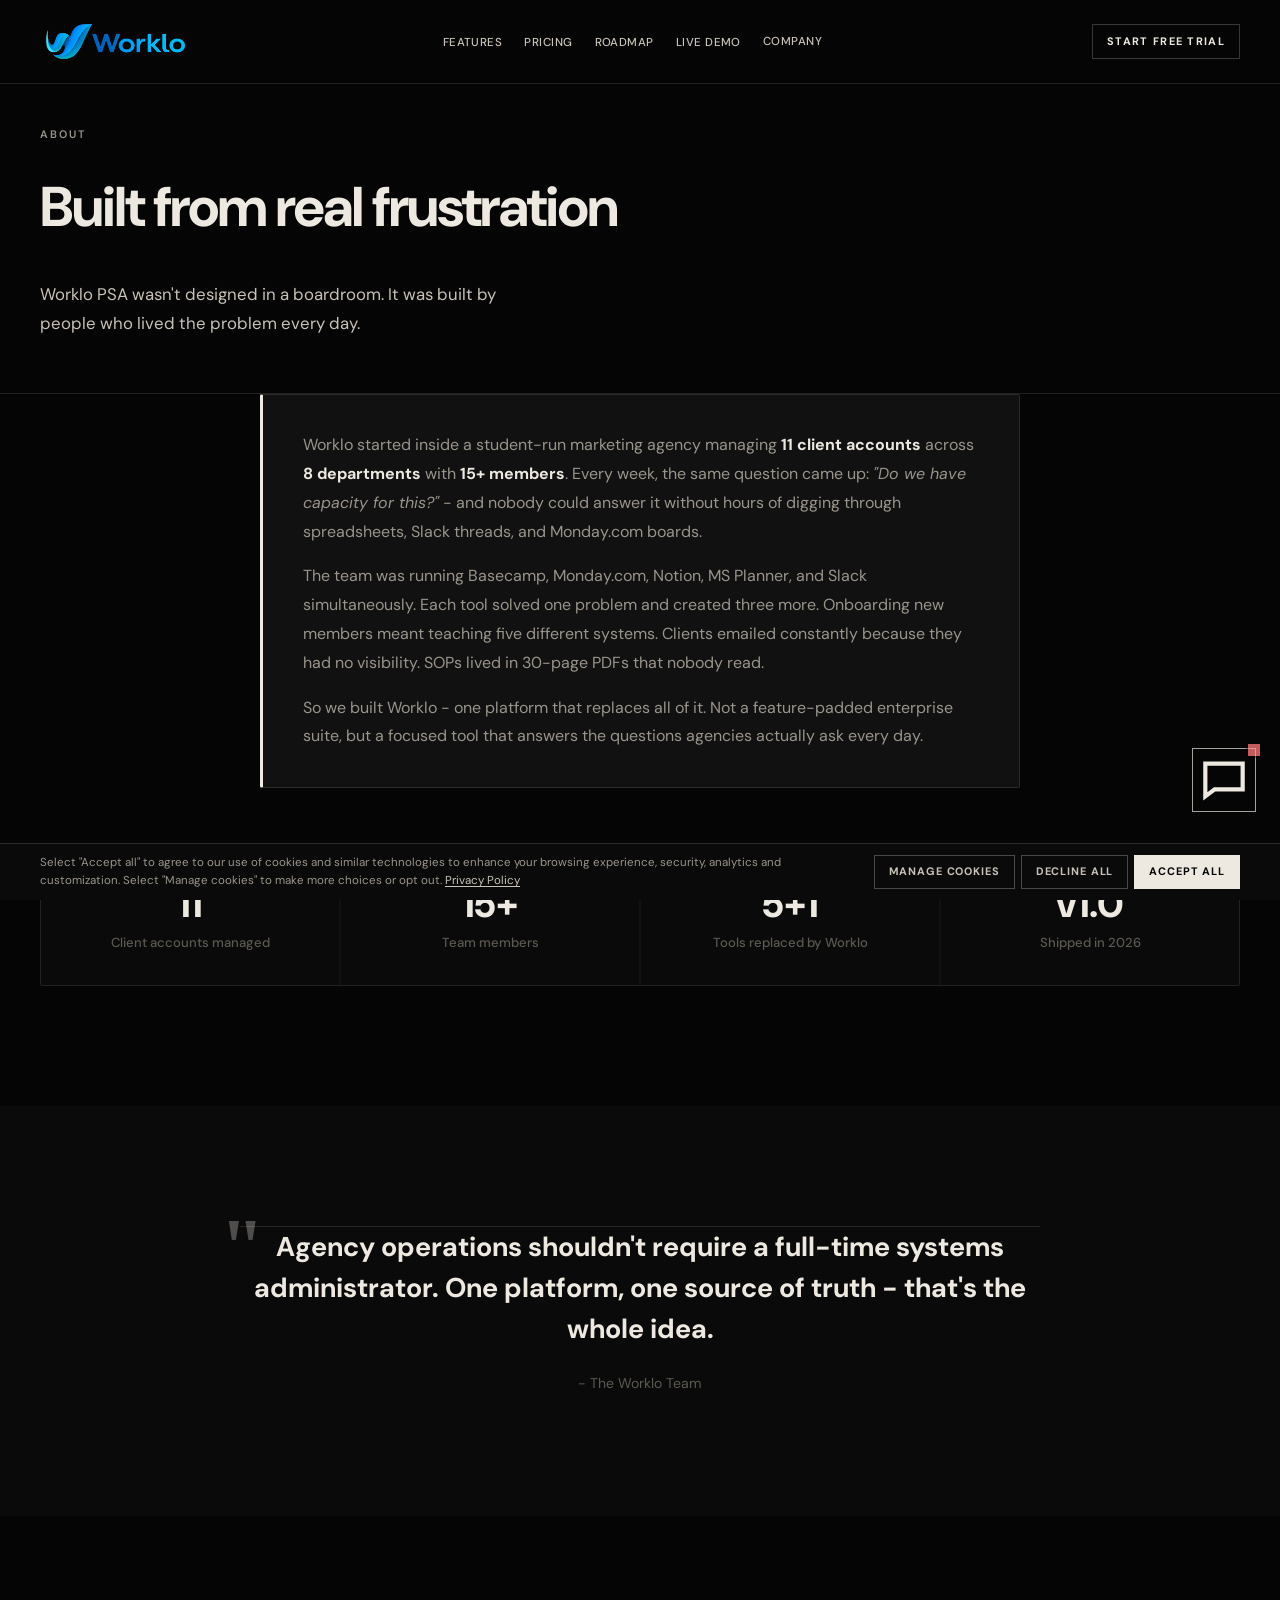
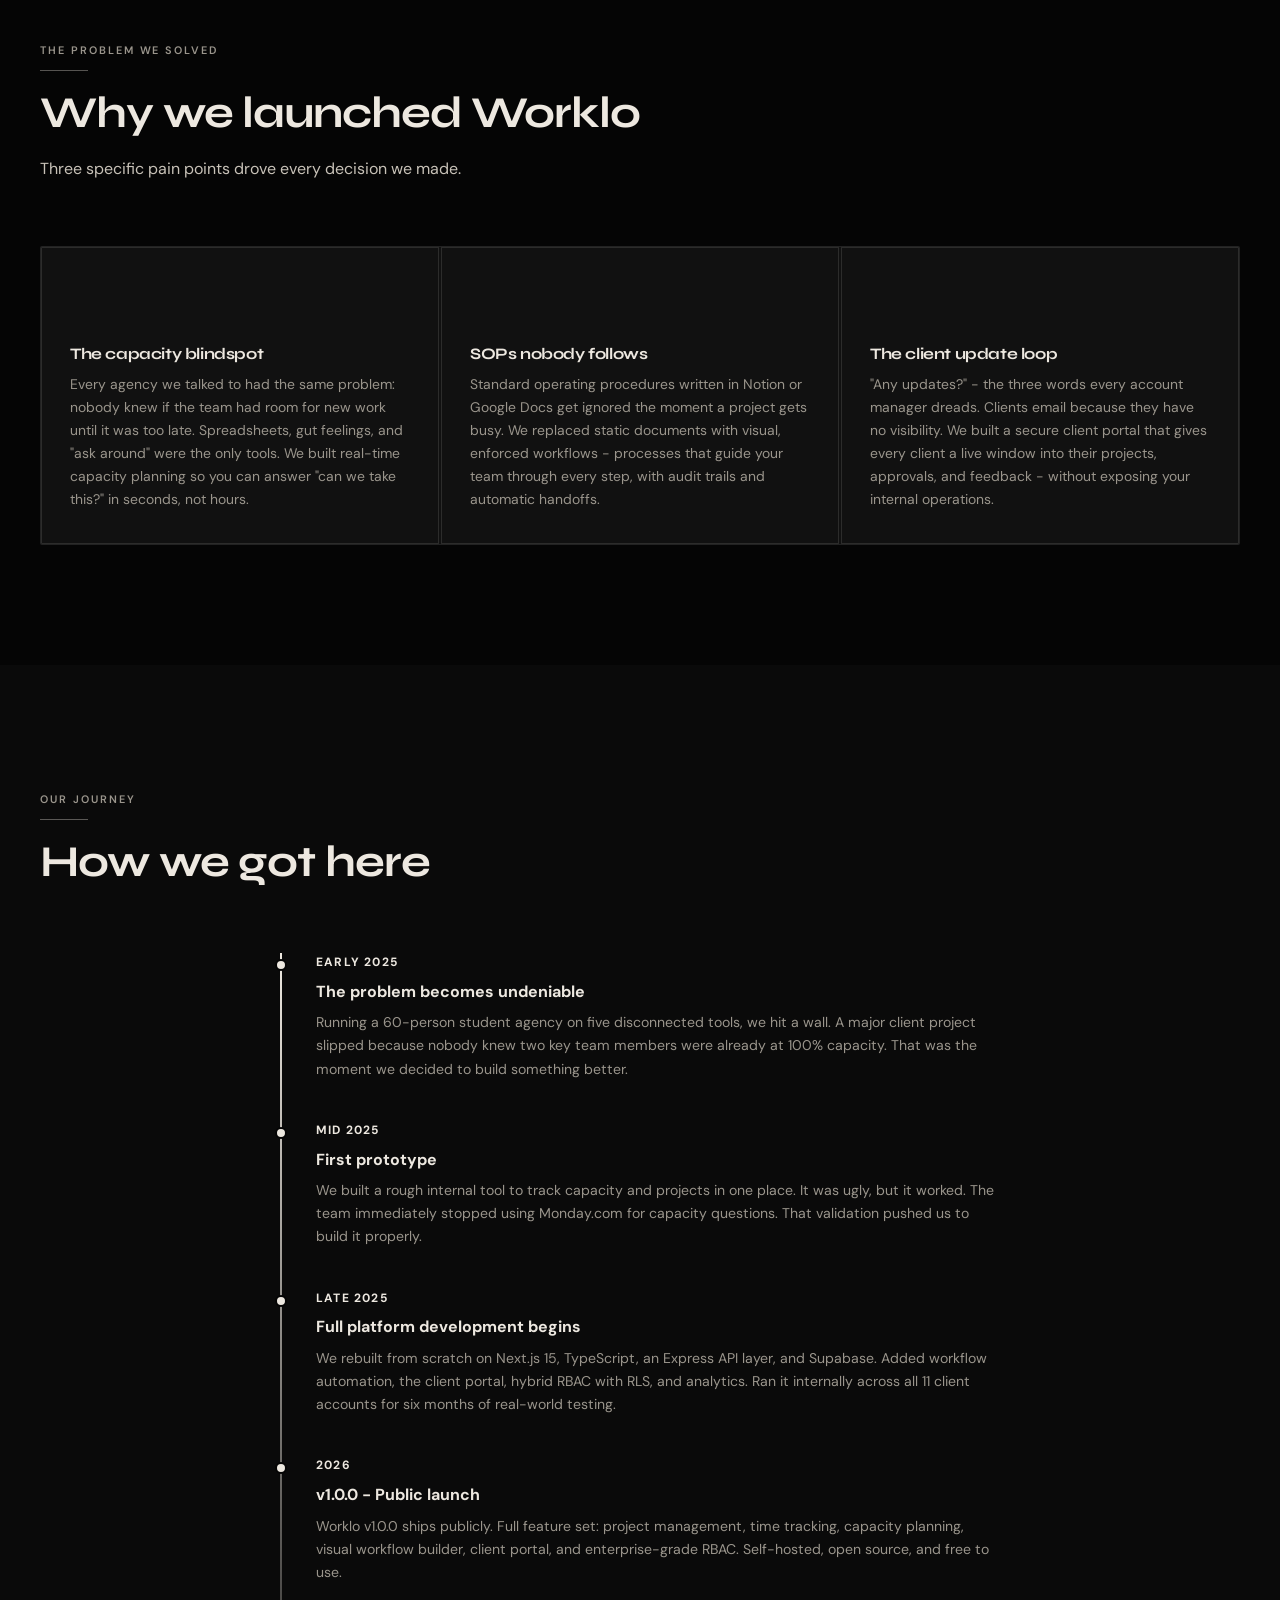
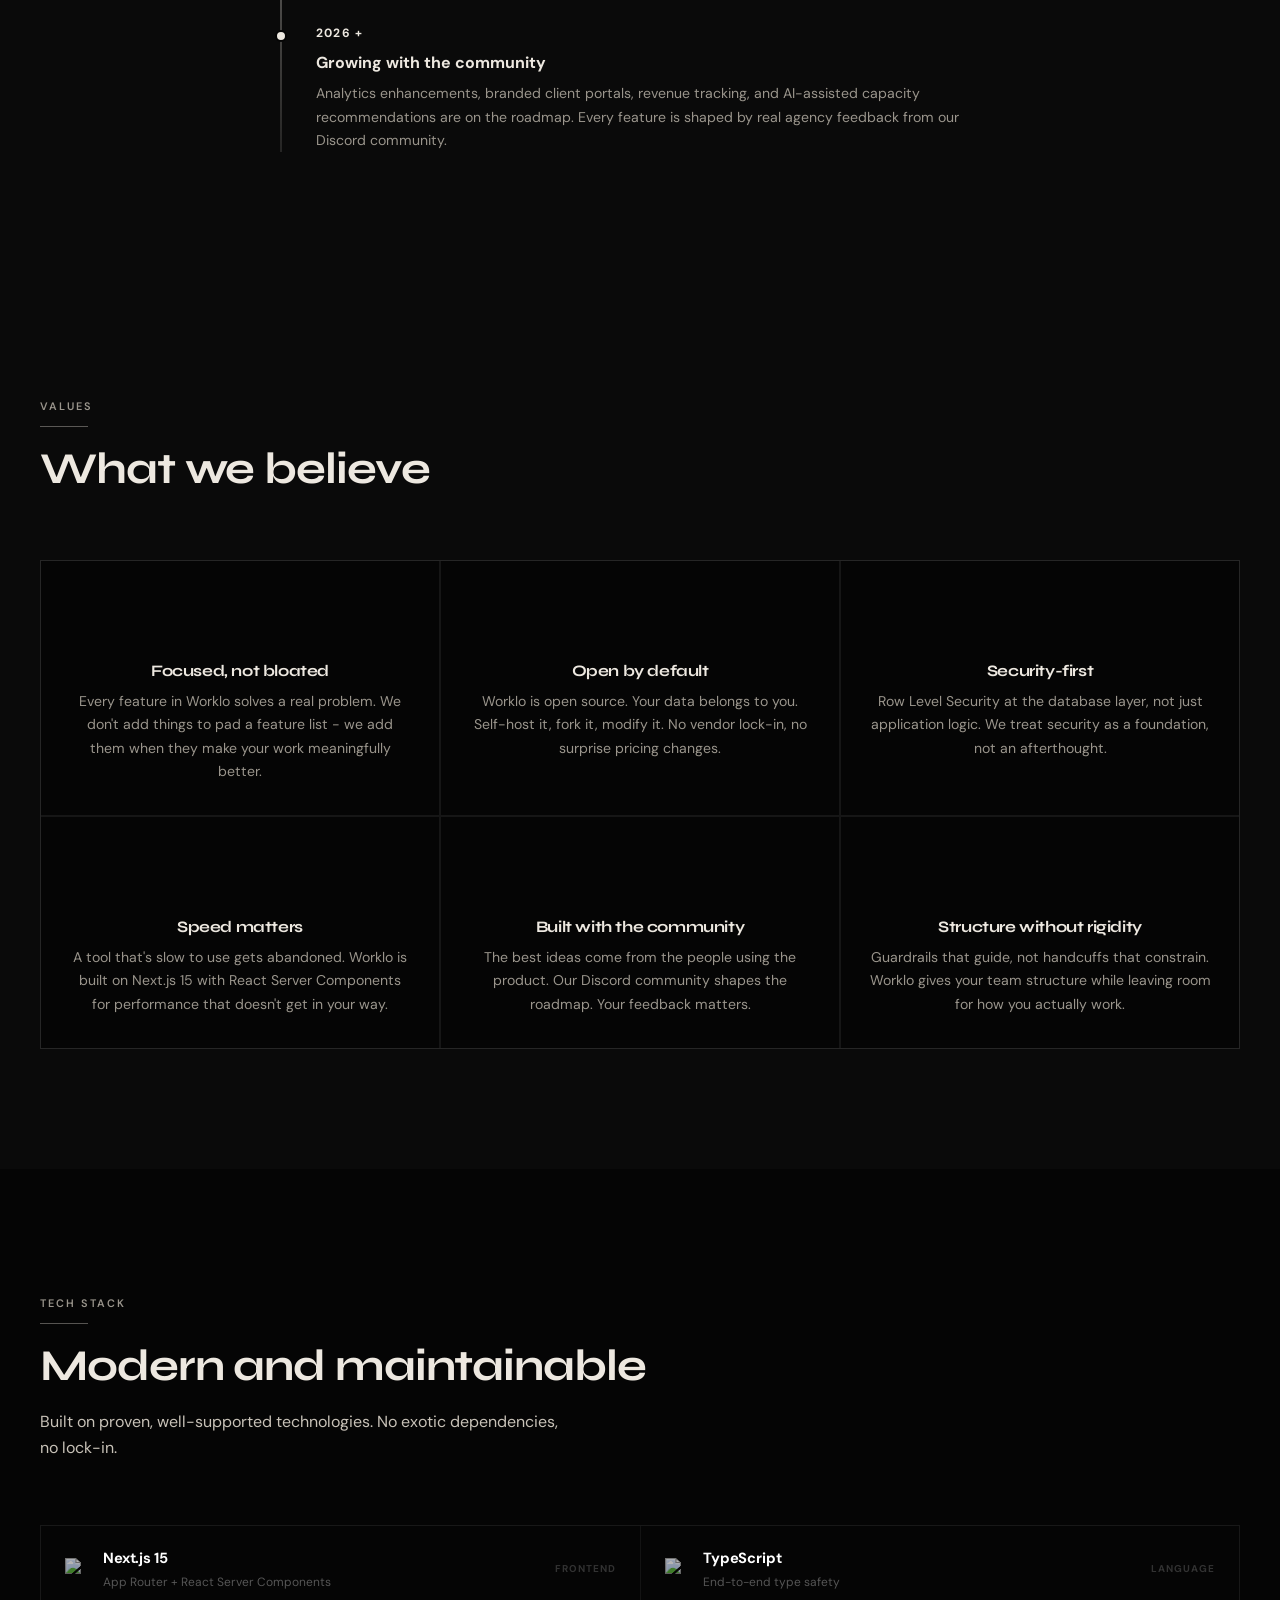
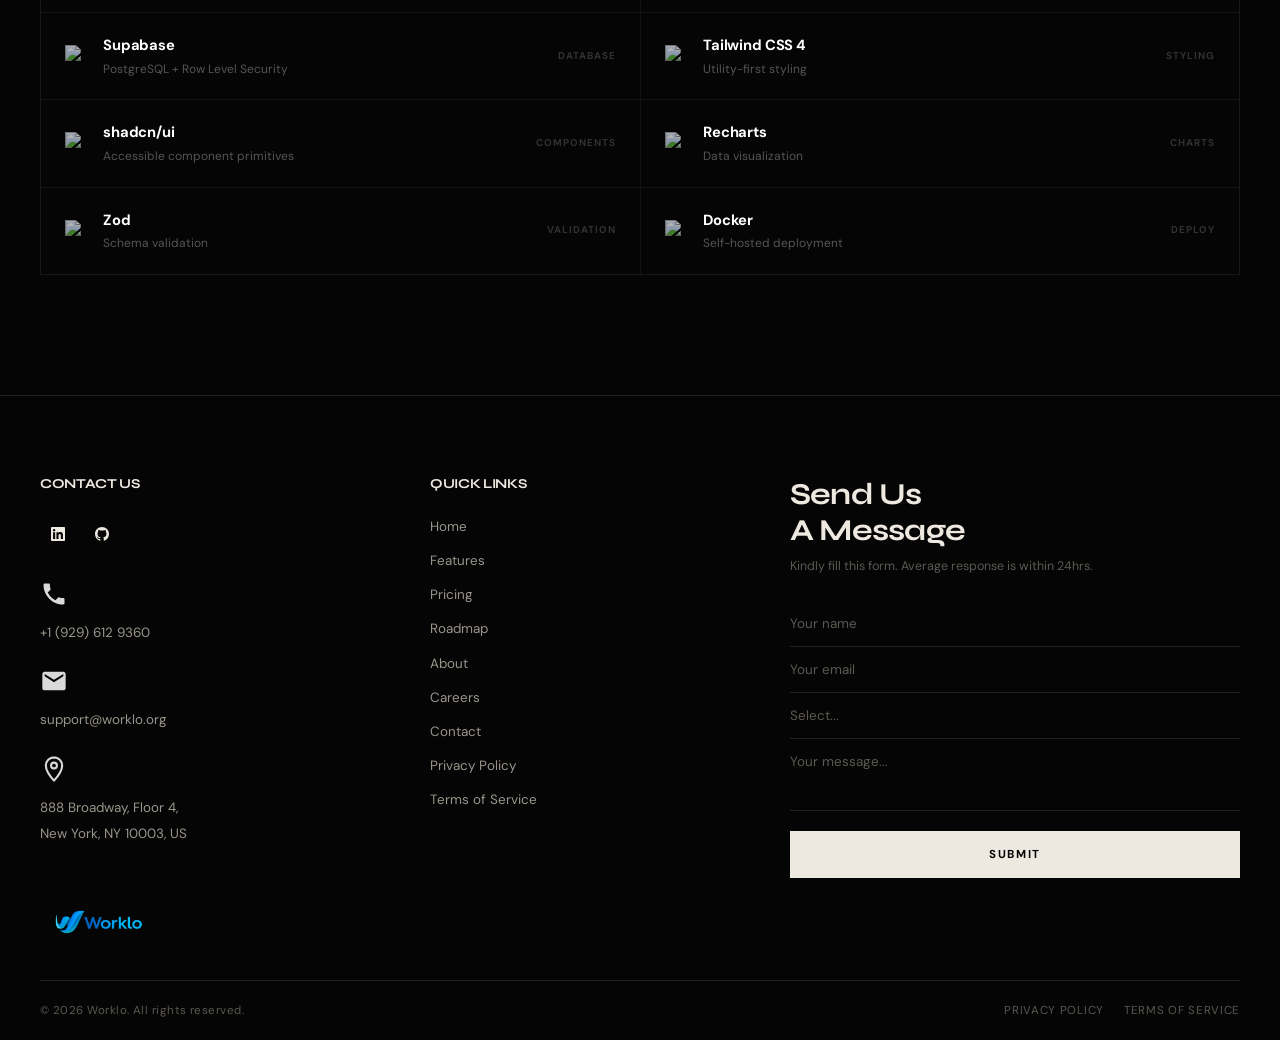
==== about/index.html @ 63b7ee44 "chagne whole design" ====
<!DOCTYPE html>
<html lang="en">
<head>
  <meta charset="UTF-8" />
  <meta name="viewport" content="width=device-width, initial-scale=1.0" />
  <title>About - Worklo</title>
  <meta name="description" content="Worklo was built by a student-run marketing agency that got tired of juggling five tools just to answer one question: do we have capacity?" />
  <link rel="stylesheet" href="/css/style.css?v=20260806g" />
  <script src="https://unpkg.com/lucide@latest/dist/umd/lucide.min.js"></script>
  <link rel="icon" href="/images/tab-logo.gif" type="image/gif" sizes="192x192" /><link rel="apple-touch-icon" sizes="180x180" href="/images/tab-logo.gif" /><link rel="shortcut icon" href="/images/tab-logo.gif" />
  <style>
    /* -$ Value cards - tile mosaic -$ */
    .values-grid {
      display: grid;
      grid-template-columns: repeat(3, 1fr);
      gap: 2px;
      background: rgba(255,255,255,0.05);
      border-radius:0;
      overflow: hidden;
      border: 1px solid rgba(255,255,255,0.07);
      counter-reset: value-counter;
    }
    .value-card {
      background: var(--dark, #0A1020);
      border: none;
      border-radius: 0;
      padding: 36px 28px 32px;
      position: relative;
      overflow: hidden;
      display: flex;
      flex-direction: column;
      align-items: center;
      text-align: center;
      transition: background 0.25s ease;
      counter-increment: value-counter;
    }
    /* Top accent bar */
    .value-card::before{display:none!important;}
    /* Ghost number watermark */
    .value-card::after{display:none!important;}
    .value-card:hover { background: var(--elevated, #152035); }
    .value-card:hover::before { opacity: 1; }

    /* Icon wrapper - colored per position */
    .value-card .icon {
      width: 44px; height: 44px;
      border-radius: 10px;
      display: flex;
      align-items: center;
      justify-content: center;
      margin: 0 auto 20px;
      transition: transform 0.3s cubic-bezier(0.16,1,0.3,1);
      flex-shrink: 0;
    }
    
    
    
    
    
    
    .value-card:hover .icon { transform:none; }
    .value-card h3 { margin-bottom: 10px; font-size: 1rem; }
    .value-card p { font-size: 0.88rem; color: var(--text-secondary); line-height: 1.65; }
    /* ── Tech Stack — clean list ── */
    .stack-list {
      display: grid;
      grid-template-columns: 1fr 1fr;
      gap: 0;
      border: 1px solid rgba(255,255,255,0.08);
      border-radius:0;
      overflow: hidden;
    }
    .stack-row {
      display: flex;
      align-items: center;
      gap: 16px;
      padding: 20px 24px;
      border-bottom: 1px solid rgba(255,255,255,0.06);
      position: relative;
      cursor: default;
      transition: background 0.2s ease;
    }
    .stack-row:nth-child(even) {
      border-left: 1px solid rgba(255,255,255,0.06);
    }
    .stack-row:nth-last-child(1),
    .stack-row:nth-last-child(2) {
      border-bottom: none;
    }
    .stack-row:hover { background: rgba(255,255,255,0.03); }

    /* Brand icon */
    .stack-icon {
      width: 22px;
      height: 22px;
      flex-shrink: 0;
      opacity: 0.7;
      transition: opacity 0.2s ease, transform 0.25s cubic-bezier(0.16,1,0.3,1);
      object-fit: contain;
    }
    .stack-row:hover .stack-icon {
      opacity: 1;
      transform: scale(1.15);
    }

    .stack-row-body { flex: 1; min-width: 0; }
    .stack-row-name {
      font-size: 0.92rem;
      font-weight: 700;
      color: #fff;
      letter-spacing: -0.01em;
      margin-bottom: 2px;
    }
    .stack-row-desc {
      font-size: 0.75rem;
      color: rgba(255,255,255,0.32);
    }
    .stack-row-cat {
      font-size: 0.62rem;
      font-weight: 700;
      letter-spacing: 0.1em;
      text-transform: uppercase;
      color: rgba(255,255,255,0.18);
      white-space: nowrap;
      transition: color 0.2s ease;
    }
    .stack-row:hover .stack-row-cat { color: rgba(255,255,255,0.45); }

    @media (max-width: 640px) {
      .stack-list { grid-template-columns: 1fr; }
      .stack-row:nth-child(even) { border-left: none; }
      .stack-row:nth-last-child(2) { border-bottom: 1px solid rgba(255,255,255,0.06); }
      .stack-row:nth-last-child(1) { border-bottom: none; }
    }
    .origin-block {
      background: var(--surface);
      border: 1px solid var(--border);
      border-left: 3px solid var(--blue);
      border-radius: var(--radius-lg);
      padding: 36px 40px;
      max-width: 760px;
      margin: 0 auto;
    }
    .origin-block p { font-size: 1rem; line-height: 1.8; margin-bottom: 16px; }
    .origin-block p:last-child { margin-bottom: 0; }

    /* Stats row */
    .stats-row {
      display: grid;
      grid-template-columns: repeat(4, 1fr);
      gap: 2px;
      background: rgba(255,255,255,0.05);
      border-radius: var(--radius-lg);
      overflow: hidden;
      border: 1px solid rgba(255,255,255,0.07);
      margin-top: 64px;
    }
    .stat-box {
      background: var(--dark, #0A1020);
      border: none;
      border-radius: 0;
      padding: 32px 24px;
      text-align: center;
      position: relative;
      overflow: hidden;
      transition: background 0.25s ease;
      cursor: default;
    }
    /* Top accent bar per nth-child */
    .stat-box::before {
      content: '';
      position: absolute;
      top: 0; left: 0; right: 0;
      height: 3px;
      opacity: 0;
      transition: opacity 0.3s ease;
      pointer-events: none;
    }
    .stat-box:hover { background: var(--elevated, #152035); }
    .stat-box:hover::before { opacity: 1; }
    .stat-box .num {
      font-size: 2.4rem;
      font-weight: 800;
      color: var(--blue);
      line-height: 1;
      margin-bottom: 8px;
    }
    .stat-box .lbl {
      font-size: 0.82rem;
      color: var(--text-muted);
      font-weight: 500;
    }

    /* Timeline */
    .timeline {
      position: relative;
      max-width: 720px;
      margin: 0 auto;
    }
    .timeline::before {
      content: '';
      position: absolute;
      left: 0;
      top: 0; bottom: 0;
      width: 2px;
      background: linear-gradient(to bottom, var(--blue), var(--border));
    }
    .timeline-item {
      padding-left: 36px;
      padding-bottom: 40px;
      position: relative;
    }
    .timeline-item:last-child { padding-bottom: 0; }
    .timeline-item::before {
      content: '';
      position: absolute;
      left: -5px;
      top: 6px;
      width: 12px; height: 12px;
      border-radius: 50%;
      background: var(--blue);
      border: 2px solid var(--black);
      box-shadow: 0 0 10px var(--blue-glow);
    }
    .timeline-date {
      font-size: 0.75rem;
      font-weight: 700;
      color: var(--blue);
      text-transform: uppercase;
      letter-spacing: 0.1em;
      margin-bottom: 6px;
    }
    .timeline-title {
      font-size: 1rem;
      font-weight: 700;
      color: var(--text-primary);
      margin-bottom: 6px;
    }
    .timeline-desc {
      font-size: 0.88rem;
      color: var(--text-secondary);
      line-height: 1.65;
    }

    /* Team photo */
    .team-photo-wrap {
      border-radius: var(--radius-xl);
      overflow: hidden;
      border: 1px solid var(--border);
      margin-bottom: 48px;
      box-shadow: 0 24px 64px rgba(0,0,0,0.4);
      position: relative;
    }
    .team-photo-wrap::after {
      content: '';
      position: absolute;
      inset: 0;
      background: linear-gradient(to bottom, transparent 60%, rgba(8,11,15,0.6) 100%);
      pointer-events: none;
    }
    .team-photo {
      width: 100%;
      height: auto;
      display: block;
    }

    /* Team flip cards */
    .team-grid {
      display: grid;
      grid-template-columns: repeat(4, 1fr);
      gap: 24px;
    }
    .team-card {
      perspective: 1000px;
      height: 340px;
      cursor: pointer;
      position: relative;
    }
    .team-card-inner {
      position: relative;
      width: 100%; height: 100%;
      transform-style: preserve-3d;
      transition: transform 0.55s cubic-bezier(0.16,1,0.3,1);
      border-radius: var(--radius-xl);
    }
    .team-card.flipped .team-card-inner {
      transform: rotateY(180deg);
    }
    .team-card-front,
    .team-card-back {
      position: absolute;
      inset: 0;
      backface-visibility: hidden;
      -webkit-backface-visibility: hidden;
      border-radius: var(--radius-xl);
      overflow: hidden;
      border: 1px solid var(--border);
    }
    /* Front */
    .team-card-front {
      background: var(--surface);
      display: flex;
      flex-direction: column;
    }
    .team-card-front .team-photo-area {
      flex: 1;
      overflow: hidden;
    }
    .team-card-front .team-photo-area img {
      width: 100%; height: 100%;
      object-fit: cover;
      object-position: top center;
      display: block;
      transition: transform 0.4s ease;
    }
    .team-card:hover .team-card-front .team-photo-area img {
      transform: scale(1.04);
    }
    .team-card-front .team-info {
      padding: 14px 16px 12px;
      background: var(--surface);
      border-top: 1px solid var(--border);
      display: flex;
      align-items: center;
      justify-content: space-between;
      gap: 8px;
    }
    .team-card-front .team-info-text { text-align: left; }
    .team-name { font-size: 0.95rem; font-weight: 700; margin-bottom: 2px; color: var(--text-primary); }
    .team-role { font-size: 0.75rem; color: var(--blue); font-weight: 600; }
    .bio-btn {
      display: flex;
      align-items: center;
      gap: 5px;
      font-size: 0.72rem;
      font-weight: 600;
      color: var(--text-secondary);
      background: rgba(255,255,255,0.06);
      border: 1px solid var(--border);
      border-radius: 8px;
      padding: 5px 10px;
      white-space: nowrap;
      transition: background 0.2s ease, color 0.2s ease, border-color 0.2s ease;
      flex-shrink: 0;
    }
    .bio-btn:hover { background: var(--blue); border-color: var(--blue); color: #fff; }
    .bio-btn svg { flex-shrink: 0; }
    /* Back */
    .team-card-back {
      background: var(--surface);
      transform: rotateY(180deg);
      display: flex;
      flex-direction: column;
      justify-content: center;
      padding: 28px 24px;
      text-align: left;
    }
    .team-card-back .team-name { font-size: 1rem; margin-bottom: 3px; }
    .team-card-back .team-role { font-size: 0.78rem; margin-bottom: 16px; display: block; }
    .team-card-back .team-bio {
      font-size: 0.83rem;
      color: var(--text-secondary);
      line-height: 1.65;
      flex: 1;
    }
    .back-close-btn {
      margin-top: 20px;
      display: inline-flex;
      align-items: center;
      gap: 5px;
      font-size: 0.72rem;
      font-weight: 600;
      color: var(--text-secondary);
      background: rgba(255,255,255,0.06);
      border: 1px solid var(--border);
      border-radius: 8px;
      padding: 5px 10px;
      width: fit-content;
      transition: background 0.2s ease, color 0.2s ease, border-color 0.2s ease;
    }
    .back-close-btn:hover { background: var(--blue); border-color: var(--blue); color: #fff; }

    /* Mission statement */
    .mission-block {
      max-width: 800px;
      margin: 0 auto;
      text-align: center;
    }
    .mission-block blockquote {
      font-size: clamp(1.2rem, 2.5vw, 1.7rem);
      font-weight: 700;
      line-height: 1.5;
      color: var(--text-primary);
      margin-bottom: 20px;
      position: relative;
    }
    .mission-block blockquote::before {
      content: '"';
      font-size: 5rem;
      color: var(--blue);
      opacity: 0.3;
      position: absolute;
      top: -20px;
      left: -20px;
      line-height: 1;
      font-family: Georgia, serif;
    }
    .mission-block cite {
      font-size: 0.88rem;
      color: var(--text-muted);
      font-style: normal;
    }

    @media (max-width: 1024px) {
      .team-grid { grid-template-columns: repeat(2, 1fr); }
      .stats-row { grid-template-columns: repeat(2, 1fr); }
    }
    @media (max-width: 768px) {
      .values-grid { grid-template-columns: 1fr; }
      .stack-list { grid-template-columns: 1fr; }
      .team-grid { grid-template-columns: repeat(2, 1fr); }
      .stats-row { grid-template-columns: repeat(2, 1fr); }
    }
    @media (max-width: 480px) {
      .team-grid { grid-template-columns: 1fr; }
      .team-card { height: 360px; }
    }

    /* -$ Stat boxes -$ */

    /* -$ Team cards -$ */
    .team-card {
      position: relative;
    }
    .team-card-front {
      transition: border-color 0.3s ease;
    }
    .team-card:hover .team-card-front {
      border-color: rgba(59,130,246,0.35);
    }

    /* -$ Origin block -$ */
    .origin-block {
      transition: border-color 0.3s ease, box-shadow 0.4s ease;
    }
    .origin-block:hover {
      border-color: rgba(59,130,246,0.5);
      box-shadow:none;, 0 24px 48px rgba(0,0,0,0.3);
    }

    /* -$ Timeline items -$ */
    .timeline-item {
      transition: padding-left 0.3s ease;
    }
    .timeline-item:hover { padding-left: 44px; }
    .timeline-item:hover .timeline-title { color: var(--blue); }
    .timeline-title { transition: color 0.25s ease; }

    /* -$ Scroll reveal for about page -$ */
    .about-reveal {
      opacity: 0;
      transform: translateY(36px);
      transition: opacity 0.7s cubic-bezier(0.16,1,0.3,1), transform 0.7s cubic-bezier(0.16,1,0.3,1);
    }
    .about-reveal.visible { opacity: 1; transform: none; }
    .about-reveal-left {
      opacity: 0;
      transform: translateX(-40px);
      transition: opacity 0.7s cubic-bezier(0.16,1,0.3,1), transform 0.7s cubic-bezier(0.16,1,0.3,1);
    }
    .about-reveal-left.visible { opacity: 1; transform: none; }
  </style>
<link rel="manifest" href="/manifest.json" /><meta name="theme-color" content="#050505" /><meta name="mobile-web-app-capable" content="yes" /><meta name="apple-mobile-web-app-capable" content="yes" /><meta name="apple-mobile-web-app-status-bar-style" content="black-translucent" />
</head>
<body>

<nav>
  <div class="nav-inner">
    <a href="/" class="nav-logo"><img src="/images/logo-nav.png" alt="Worklo" /></a>
    <ul class="nav-links">
      <li><a href="/features">Features</a></li>
      <li><a href="/pricing">Pricing</a></li>
      <li><a href="/roadmap">Roadmap</a></li>
      <li><a href="https://demo.worklo.org/" target="_blank" rel="noopener">Live Demo</a></li>
      <li class="nav-dropdown">
        <a href="#">Company <i data-lucide="chevron-down" class="chevron"></i></a>
        <div class="dropdown-menu">
          <a href="/about" class="dropdown-item">About</a>
          <a href="/careers" class="dropdown-item">Careers</a>
          <a href="/contact" class="dropdown-item">Contact</a>
        </div>
      </li>
    </ul>
    <div class="nav-actions">
      <a class="btn btn-outline nav-download-btn" href="https://app.worklo.org/">
        Start free trial
      </a>
      <div id="nav-actions-auth"></div>
    </div>
    <button class="nav-toggle" id="nav-toggle" aria-label="Toggle menu">
      <span></span><span></span><span></span>
    </button>
  </div>
</nav>
<div class="mobile-menu" id="mobile-menu">
  <a href="/features">Features</a>
  <a href="/pricing">Pricing</a>
  <a href="/roadmap">Roadmap</a>
  <a href="https://demo.worklo.org/" target="_blank" rel="noopener">Live Demo</a>
  <a href="/about">About</a>
  <a href="/careers">Careers</a>
  <a href="/contact">Contact</a>
  <a href="https://app.worklo.org/">Start free trial</a>
  <div id="mobile-auth-slot"></div>
</div>

<div class="page-hero">
  <div class="container">
    <span class="section-label">About</span>
    <h1>Built from real frustration</h1>
    <p>Worklo PSA wasn't designed in a boardroom. It was built by people who lived the problem every day.</p>
  </div>
</div>

<!-- Body sections with video background -->
<div class="video-section-wrap">

<!-- Origin Story -->
<section style="padding-top: 0;">
  <div class="container">
    <div class="origin-block fade-up">
      <p>Worklo started inside a student-run marketing agency managing <strong style="color:var(--text-primary)">11 client accounts</strong> across <strong style="color:var(--text-primary)">8 departments</strong> with <strong style="color:var(--text-primary)">15+ members</strong>. Every week, the same question came up: <em>"Do we have capacity for this?"</em> - and nobody could answer it without hours of digging through spreadsheets, Slack threads, and Monday.com boards.</p>
      <p>The team was running Basecamp, Monday.com, Notion, MS Planner, and Slack simultaneously. Each tool solved one problem and created three more. Onboarding new members meant teaching five different systems. Clients emailed constantly because they had no visibility. SOPs lived in 30-page PDFs that nobody read.</p>
      <p>So we built Worklo - one platform that replaces all of it. Not a feature-padded enterprise suite, but a focused tool that answers the questions agencies actually ask every day.</p>
    </div>

    <!-- Stats -->
    <div class="stats-row fade-up">
      <div class="stat-box">
        <div class="num">11</div>
        <div class="lbl">Client accounts managed</div>
      </div>
      <div class="stat-box">
        <div class="num">15+</div>
        <div class="lbl">Team members</div>
      </div>
      <div class="stat-box">
        <div class="num">5+1</div>
        <div class="lbl">Tools replaced by Worklo</div>
      </div>
      <div class="stat-box">
        <div class="num">v1.0</div>
        <div class="lbl">Shipped in 2026</div>
      </div>
    </div>
  </div>
</section>

<!-- Mission -->
<section style="background: var(--dark);">
  <div class="container">
    <div class="mission-block fade-up">
      <blockquote>Agency operations shouldn't require a full-time systems administrator. One platform, one source of truth - that's the whole idea.</blockquote>
      <cite>- The Worklo Team</cite>
    </div>
  </div>
</section>

<!-- Why We Built It -->
<section>
  <div class="container">
    <div class="section-header fade-up">
      <span class="section-label">The Problem We Solved</span>
      <h2>Why we launched Worklo</h2>
      <p>Three specific pain points drove every decision we made.</p>
    </div>
    <div class="features-grid">
      <div class="feature-card fade-up">
        <div class="feature-icon">
          <i data-lucide="alert-circle"></i>
        </div>
        <h3>The capacity blindspot</h3>
        <p>Every agency we talked to had the same problem: nobody knew if the team had room for new work until it was too late. Spreadsheets, gut feelings, and "ask around" were the only tools. We built real-time capacity planning so you can answer "can we take this?" in seconds, not hours.</p>
      </div>
      <div class="feature-card fade-up">
        <div class="feature-icon">
          <i data-lucide="file-text"></i>
        </div>
        <h3>SOPs nobody follows</h3>
        <p>Standard operating procedures written in Notion or Google Docs get ignored the moment a project gets busy. We replaced static documents with visual, enforced workflows - processes that guide your team through every step, with audit trails and automatic handoffs.</p>
      </div>
      <div class="feature-card fade-up">
        <div class="feature-icon">
          <i data-lucide="message-square"></i>
        </div>
        <h3>The client update loop</h3>
        <p>"Any updates?" - the three words every account manager dreads. Clients email because they have no visibility. We built a secure client portal that gives every client a live window into their projects, approvals, and feedback - without exposing your internal operations.</p>
      </div>
    </div>
  </div>
</section>

<!-- Timeline -->
<section style="background: var(--dark);">
  <div class="container">
    <div class="section-header fade-up">
      <span class="section-label">Our Journey</span>
      <h2>How we got here</h2>
    </div>
    <div class="timeline fade-up">
      <div class="timeline-item">
        <div class="timeline-date">Early 2025</div>
        <div class="timeline-title">The problem becomes undeniable</div>
        <div class="timeline-desc">Running a 60-person student agency on five disconnected tools, we hit a wall. A major client project slipped because nobody knew two key team members were already at 100% capacity. That was the moment we decided to build something better.</div>
      </div>
      <div class="timeline-item">
        <div class="timeline-date">Mid 2025</div>
        <div class="timeline-title">First prototype</div>
        <div class="timeline-desc">We built a rough internal tool to track capacity and projects in one place. It was ugly, but it worked. The team immediately stopped using Monday.com for capacity questions. That validation pushed us to build it properly.</div>
      </div>
      <div class="timeline-item">
        <div class="timeline-date">Late 2025</div>
        <div class="timeline-title">Full platform development begins</div>
        <div class="timeline-desc">We rebuilt from scratch on Next.js 15, TypeScript, an Express API layer, and Supabase. Added workflow automation, the client portal, hybrid RBAC with RLS, and analytics. Ran it internally across all 11 client accounts for six months of real-world testing.</div>
      </div>
      <div class="timeline-item">
        <div class="timeline-date">2026</div>
        <div class="timeline-title">v1.0.0 - Public launch</div>
        <div class="timeline-desc">Worklo v1.0.0 ships publicly. Full feature set: project management, time tracking, capacity planning, visual workflow builder, client portal, and enterprise-grade RBAC. Self-hosted, open source, and free to use.</div>
      </div>
      <div class="timeline-item">
        <div class="timeline-date">2026 +</div>
        <div class="timeline-title">Growing with the community</div>
        <div class="timeline-desc">Analytics enhancements, branded client portals, revenue tracking, and AI-assisted capacity recommendations are on the roadmap. Every feature is shaped by real agency feedback from our Discord community.</div>
      </div>
    </div>
  </div>
</section>

<!-- Values -->
<section style="background: var(--dark);">
  <div class="container">
    <div class="section-header fade-up">
      <span class="section-label">Values</span>
      <h2>What we believe</h2>
    </div>
    <div class="values-grid">
      <div class="value-card fade-up">
        <div class="icon"><i data-lucide="focus"></i></div>
        <h3>Focused, not bloated</h3>
        <p>Every feature in Worklo solves a real problem. We don't add things to pad a feature list - we add them when they make your work meaningfully better.</p>
      </div>
      <div class="value-card fade-up">
        <div class="icon"><i data-lucide="lock"></i></div>
        <h3>Open by default</h3>
        <p>Worklo is open source. Your data belongs to you. Self-host it, fork it, modify it. No vendor lock-in, no surprise pricing changes.</p>
      </div>
      <div class="value-card fade-up">
        <div class="icon"><i data-lucide="shield"></i></div>
        <h3>Security-first</h3>
        <p>Row Level Security at the database layer, not just application logic. We treat security as a foundation, not an afterthought.</p>
      </div>
      <div class="value-card fade-up">
        <div class="icon"><i data-lucide="trending-up"></i></div>
        <h3>Speed matters</h3>
        <p>A tool that's slow to use gets abandoned. Worklo is built on Next.js 15 with React Server Components for performance that doesn't get in your way.</p>
      </div>
      <div class="value-card fade-up">
        <div class="icon"><i data-lucide="git-merge"></i></div>
        <h3>Built with the community</h3>
        <p>The best ideas come from the people using the product. Our Discord community shapes the roadmap. Your feedback matters.</p>
      </div>
      <div class="value-card fade-up">
        <div class="icon"><i data-lucide="layers"></i></div>
        <h3>Structure without rigidity</h3>
        <p>Guardrails that guide, not handcuffs that constrain. Worklo gives your team structure while leaving room for how you actually work.</p>
      </div>
    </div>
  </div>
</section>

<!-- Tech Stack -->
<section>
  <div class="container">
    <div class="section-header fade-up">
      <span class="section-label">Tech Stack</span>
      <h2>Modern and maintainable</h2>
      <p>Built on proven, well-supported technologies. No exotic dependencies, no lock-in.</p>
    </div>
    <div class="stack-list fade-up">
      <div class="stack-row">
        <img class="stack-icon" src="https://cdn.simpleicons.org/nextdotjs/ffffff" alt="Next.js" />
        <div class="stack-row-body">
          <div class="stack-row-name">Next.js 15</div>
          <div class="stack-row-desc">App Router + React Server Components</div>
        </div>
        <span class="stack-row-cat">Frontend</span>
      </div>
      <div class="stack-row">
        <img class="stack-icon" src="https://cdn.simpleicons.org/typescript/3178C6" alt="TypeScript" />
        <div class="stack-row-body">
          <div class="stack-row-name">TypeScript</div>
          <div class="stack-row-desc">End-to-end type safety</div>
        </div>
        <span class="stack-row-cat">Language</span>
      </div>
      <div class="stack-row">
        <img class="stack-icon" src="https://cdn.simpleicons.org/supabase/3ECF8E" alt="Supabase" />
        <div class="stack-row-body">
          <div class="stack-row-name">Supabase</div>
          <div class="stack-row-desc">PostgreSQL + Row Level Security</div>
        </div>
        <span class="stack-row-cat">Database</span>
      </div>
      <div class="stack-row">
        <img class="stack-icon" src="https://cdn.simpleicons.org/tailwindcss/06B6D4" alt="Tailwind CSS" />
        <div class="stack-row-body">
          <div class="stack-row-name">Tailwind CSS 4</div>
          <div class="stack-row-desc">Utility-first styling</div>
        </div>
        <span class="stack-row-cat">Styling</span>
      </div>
      <div class="stack-row">
        <img class="stack-icon" src="https://cdn.simpleicons.org/shadcnui/ffffff" alt="shadcn/ui" />
        <div class="stack-row-body">
          <div class="stack-row-name">shadcn/ui</div>
          <div class="stack-row-desc">Accessible component primitives</div>
        </div>
        <span class="stack-row-cat">Components</span>
      </div>
      <div class="stack-row">
        <img class="stack-icon" src="https://cdn.simpleicons.org/postgresql/4169E1" alt="PostgreSQL" />
        <div class="stack-row-body">
          <div class="stack-row-name">Recharts</div>
          <div class="stack-row-desc">Data visualization</div>
        </div>
        <span class="stack-row-cat">Charts</span>
      </div>
      <div class="stack-row">
        <img class="stack-icon" src="https://cdn.simpleicons.org/zod/3E67B1" alt="Zod" />
        <div class="stack-row-body">
          <div class="stack-row-name">Zod</div>
          <div class="stack-row-desc">Schema validation</div>
        </div>
        <span class="stack-row-cat">Validation</span>
      </div>
      <div class="stack-row">
        <img class="stack-icon" src="https://cdn.simpleicons.org/docker/2496ED" alt="Docker" />
        <div class="stack-row-body">
          <div class="stack-row-name">Docker</div>
          <div class="stack-row-desc">Self-hosted deployment</div>
        </div>
        <span class="stack-row-cat">Deploy</span>
      </div>
    </div>
  </div>
</section>

</div><!-- end video-section-wrap -->


<!-- Footer -->
<footer>
  <div class="container">
    <div class="fnw">
      <div class="c1">
        <h4>Contact Us</h4>
        <div class="socials">
          <a href="https://www.linkedin.com/company/worklo-psa/" target="_blank" rel="noopener" aria-label="LinkedIn" class="soc-box"><svg viewBox="0 0 24 24" fill="currentColor"><path d="M20.447 20.452h-3.554v-5.569c0-1.328-.027-3.037-1.852-3.037-1.853 0-2.136 1.445-2.136 2.939v5.667H9.351V9h3.414v1.561h.046c.477-.9 1.637-1.85 3.37-1.85 3.601 0 4.267 2.37 4.267 5.455v6.286zM5.337 7.433a2.062 2.062 0 0 1-2.063-2.065 2.064 2.064 0 1 1 2.063 2.065zm1.782 13.019H3.555V9h3.564v11.452zM22.225 0H1.771C.792 0 0 .774 0 1.729v20.542C0 23.227.792 24 1.771 24h20.451C23.2 24 24 23.227 24 22.271V1.729C24 .774 23.2 0 22.222 0h.003z"/></svg></a><a href="https://github.com/Worklo-Group" target="_blank" rel="noopener" aria-label="GitHub" class="soc-box"><svg viewBox="0 0 24 24" fill="currentColor"><path d="M12 0C5.374 0 0 5.373 0 12c0 5.302 3.438 9.8 8.207 11.387.599.111.793-.261.793-.577v-2.234c-3.338.726-4.033-1.416-4.033-1.416-.546-1.387-1.333-1.756-1.333-1.756-1.089-.745.083-.729.083-.729 1.205.084 1.839 1.237 1.839 1.237 1.07 1.834 2.807 1.304 3.492.997.107-.775.418-1.305.762-1.604-2.665-.305-5.467-1.334-5.467-5.931 0-1.311.469-2.381 1.236-3.221-.124-.303-.535-1.524.117-3.176 0 0 1.008-.322 3.301 1.23A11.509 11.509 0 0 1 12 5.803c1.02.005 2.047.138 3.006.404 2.291-1.552 3.297-1.23 3.297-1.23.653 1.653.242 2.874.118 3.176.77.84 1.235 1.911 1.235 3.221 0 4.609-2.807 5.624-5.479 5.921.43.372.823 1.102.823 2.222v3.293c0 .319.192.694.801.576C20.566 21.797 24 17.3 24 12c0-6.627-5.373-12-12-12z"/></svg></a>
        </div>
        <div class="ph-block">
          <svg viewBox="0 0 24 24" fill="currentColor" style="width:28px;height:28px;color:rgba(255,255,255,.85);display:block;margin-bottom:12px;"><path d="M6.62 10.79c1.44 2.83 3.76 5.14 6.59 6.59l2.2-2.2c.27-.27.67-.36 1.02-.24 1.12.37 2.33.57 3.57.57.55 0 1 .45 1 1V20c0 .55-.45 1-1 1-9.39 0-17-7.61-17-17 0-.55.45-1 1-1h3.5c.55 0 1 .45 1 1 0 1.25.2 2.45.57 3.57.11.35.03.74-.25 1.02l-2.2 2.2z"/></svg>
          <a href="tel:+19296129360">+1 (929) 612 9360</a>
        </div>
        <div class="ph-block">
          <svg viewBox="0 0 24 24" fill="currentColor" style="width:28px;height:28px;color:rgba(255,255,255,.85);display:block;margin-bottom:12px;"><path d="M20 4H4c-1.1 0-2 .9-2 2v12c0 1.1.9 2 2 2h16c1.1 0 2-.9 2-2V6c0-1.1-.9-2-2-2zm0 4l-8 5-8-5V6l8 5 8-5v2z"/></svg>
          <a href="mailto:support@worklo.org">support@worklo.org</a>
        </div>
        <div class="ph-block">
          <svg viewBox="0 0 24 24" fill="none" stroke="currentColor" stroke-width="1.8" stroke-linecap="round" stroke-linejoin="round" style="width:28px;height:28px;color:rgba(255,255,255,.85);display:block;margin-bottom:12px;"><path d="M12 2C8.13 2 5 5.13 5 9c0 5.25 7 13 7 13s7-7.75 7-13c0-3.87-3.13-7-7-7zm0 9.5c-1.38 0-2.5-1.12-2.5-2.5s1.12-2.5 2.5-2.5 2.5 1.12 2.5 2.5-1.12 2.5-2.5 2.5z"/></svg>
          <a href="https://maps.google.com/?q=888+Broadway+New+York+NY" target="_blank" rel="noopener">888 Broadway, Floor 4,<br>New York, NY 10003, US</a>
        </div>
        
        <div class="logo-banner">
          <img src="/images/logo.gif" alt="Worklo" />
        </div>
      </div>
      <div class="c2">
        <h4>Quick Links</h4>
        <ul>
          <li><a href="/">Home</a></li>
          <li><a href="/features">Features</a></li>
          <li><a href="/pricing">Pricing</a></li>
          <li><a href="/roadmap">Roadmap</a></li>
          <li><a href="/about">About</a></li>
          <li><a href="/careers">Careers</a></li>
          <li><a href="/contact">Contact</a></li>
          <li><a href="/privacy">Privacy Policy</a></li>
          <li><a href="/terms">Terms of Service</a></li>
        </ul>
      </div>
      <div class="c3">
        <h3>Send Us<br>A Message</h3>
        <p class="sub">Kindly fill this form. Average response is within 24hrs.</p>
        <form id="fn-contact-form" novalidate>
          <input type="text" placeholder="Your name" name="name" required />
          <input type="email" placeholder="Your email" name="email" required />
          <select name="subject"><option value="" disabled selected>Select...</option><option value="demo">Request a demo</option><option value="support">Technical support</option><option value="pricing">Pricing inquiry</option><option value="other">Other</option></select>
          <textarea placeholder="Your message..." name="message" required></textarea>
          <button type="submit">Submit</button>
        </form>
      </div>
    </div>
    <div class="fn-bot">
      <p>&copy; 2026 Worklo. All rights reserved.</p>
      <div class="fn-bot-links">
        <a href="/privacy">Privacy Policy</a>
        <a href="/terms">Terms of Service</a>
      </div>
    </div>
  </div>
</footer>
<script src="/js/main.js"></script>
<script src="/js/chatbot.js"></script>
<script src="https://cdn.jsdelivr.net/npm/@supabase/supabase-js@2"></script>
<script src="/js/auth.js"></script>
<script>
  document.querySelectorAll('.bio-btn').forEach(function(btn) {
    btn.addEventListener('click', function(e) {
      e.stopPropagation();
      // Close all other open cards first
      document.querySelectorAll('.team-card.flipped').forEach(function(card) {
        card.classList.remove('flipped');
      });
      btn.closest('.team-card').classList.add('flipped');
    });
  });
  document.querySelectorAll('.back-close-btn').forEach(function(btn) {
    btn.addEventListener('click', function(e) {
      e.stopPropagation();
      btn.closest('.team-card').classList.remove('flipped');
    });
  });
</script>
<script>document.addEventListener("DOMContentLoaded",function(){lucide.createIcons();});</script>
</body>
</html>
---- css/style.css ----
/* ============================================================
   Worklo Website — Editorial Luxury Dark
   Black · Bone · Syne · Hairline
   ============================================================ */

@import url('https://fonts.googleapis.com/css2?family=DM+Sans:ital,opsz,wght@0,9..40,300;0,9..40,400;0,9..40,500;0,9..40,600;0,9..40,700;1,9..40,400&family=Syne:wght@500;600;700;800&display=swap');

*, *::before, *::after { box-sizing: border-box; margin: 0; padding: 0; }

:root {
  /* ── Backgrounds — true black family ── */
  --black:    #050505;
  --dark:     #0A0A0A;
  --surface:  #111111;
  --elevated: #171717;

  /* ── Borders — hairlines ── */
  --border:        rgba(237, 232, 224, 0.12);
  --border-strong: rgba(237, 232, 224, 0.22);

  /* ── Bone accent (no blue/teal glow) ── */
  --bone:      #EDE8E0;
  --bone-dim:  rgba(237, 232, 224, 0.08);
  --blue:      #EDE8E0;
  --blue-bright:#F5F1EA;
  --blue-dim:  rgba(237, 232, 224, 0.08);
  --blue-glow: transparent;
  --teal:      #EDE8E0;
  --teal-dim:  rgba(237, 232, 224, 0.1);
  --teal-glow: transparent;
  --grad: #EDE8E0;
  --grad-text: #EDE8E0;

  /* ── Text ── */
  --text-primary:   #EDE8E0;
  --text-secondary: #9A958C;
  --text-muted:     #5C5852;

  /* ── Semantic ── */
  --success: #6B8F71;
  --warning: #C4A574;
  --error:   #C45C5C;
  --info:    #EDE8E0;

  --radius:    0;
  --radius-lg: 2px;
  --radius-xl: 2px;

  --transition: 0.25s ease;
  --font: 'DM Sans', sans-serif;
  --font-display: 'Syne', sans-serif;
}

html { scroll-behavior: smooth; }

body {
  font-family: var(--font);
  background: var(--black);
  color: var(--text-primary);
  line-height: 1.65;
  overflow-x: hidden;
  -webkit-font-smoothing: antialiased;
}

/* ── Scrollbar ── */
::-webkit-scrollbar { width: 4px; }
::-webkit-scrollbar-track { background: var(--black); }
::-webkit-scrollbar-thumb { background: rgba(237,232,224,0.2); border-radius: 0; }
::-webkit-scrollbar-thumb:hover { background: rgba(237,232,224,0.4); }

/* ── Typography ── */
h1,h2,h3,h4,h5,h6 {
  font-family: var(--font-display);
  font-weight: 700;
  line-height: 1.05;
  letter-spacing: -0.03em;
  color: var(--text-primary);
}
h1 { font-size: clamp(2.8rem, 7vw, 5.5rem); font-weight: 800; }
h2 { font-size: clamp(2rem, 4.5vw, 3.4rem); }
h3 { font-size: clamp(1.15rem, 2vw, 1.45rem); letter-spacing: -0.02em; }
p  { color: var(--text-secondary); }

a { color: inherit; text-decoration: none; }

/* Neutralize legacy gradient text — solid bone */
.gradient-text {
  background: none;
  -webkit-background-clip: unset;
  -webkit-text-fill-color: var(--text-primary);
  background-clip: unset;
  color: var(--text-primary);
}

/* ── Layout ── */
.container {
  max-width: 1280px;
  margin: 0 auto;
  padding: 0 32px;
}

section { padding: 120px 0; }

/* ── Buttons — square, bone, editorial ── */
.btn {
  display: inline-flex;
  align-items: center;
  justify-content: center;
  gap: 10px;
  padding: 14px 28px;
  border-radius: 0;
  font-family: var(--font);
  font-size: 0.72rem;
  font-weight: 600;
  cursor: pointer;
  border: 1px solid transparent;
  transition: background var(--transition), color var(--transition), border-color var(--transition);
  white-space: nowrap;
  letter-spacing: 0.12em;
  text-transform: uppercase;
  position: relative;
  overflow: hidden;
}

.btn-primary {
  background: var(--bone);
  color: var(--black);
  font-weight: 700;
  box-shadow: none;
  z-index: 0;
}
.btn-primary::before,
.btn-primary::after { display: none !important; }
.btn-primary:hover {
  background: #fff;
  color: var(--black);
  transform: none;
  box-shadow: none;
}

.btn-outline {
  background: transparent;
  color: var(--bone);
  border: 1px solid var(--border-strong);
  z-index: 0;
}
.btn-outline::before { display: none !important; }
.btn-outline:hover {
  color: var(--black);
  background: var(--bone);
  border-color: var(--bone);
  transform: none;
}

.btn-ghost {
  background: transparent;
  color: var(--text-secondary);
  padding: 10px 20px;
  letter-spacing: 0.08em;
  border: none;
}
.btn-ghost:hover { color: var(--text-primary); }

/* ── Dropdown ── */
.nav-dropdown {
  position: relative;
}
.nav-dropdown > a {
  display: flex;
  align-items: center;
  gap: 4px;
}
.nav-dropdown > a .chevron {
  width: 14px; height: 14px;
  transition: transform 0.25s ease;
  flex-shrink: 0;
}
.nav-dropdown:hover > a .chevron { transform: rotate(180deg); }
.nav-dropdown:hover > a { color: #EDE8E0; }

/* Invisible bridge so cursor can move into the menu without closing it */
.nav-dropdown::after {
  content: '';
  position: absolute;
  left: -12px;
  right: -12px;
  top: 100%;
  height: 16px;
  display: none;
}
.nav-dropdown:hover::after { display: block; }

.dropdown-menu {
  position: absolute;
  top: calc(100% + 10px);
  left: 50%;
  right: auto;
  transform: translateX(-50%) translateY(8px);
  width: 200px;
  min-width: 200px;
  max-width: 220px;
  background: #0A0A0A;
  border: 1px solid rgba(237,232,224,0.14);
  border-radius: 0;
  padding: 8px;
  display: flex;
  flex-direction: column;
  gap: 2px;
  opacity: 0;
  visibility: hidden;
  pointer-events: none;
  transition: opacity 0.22s ease, transform 0.22s cubic-bezier(0.16,1,0.3,1), visibility 0.22s;
  box-shadow:
    0 24px 48px rgba(0,0,0,0.65),
    0 0 0 1px rgba(237,232,224,0.04);
  z-index: 200;
}
.dropdown-menu::before {
  content: '';
  position: absolute;
  top: -5px;
  left: 50%;
  transform: translateX(-50%) rotate(45deg);
  width: 8px;
  height: 8px;
  background: #0A0A0A;
  border-left: 1px solid rgba(237,232,224,0.14);
  border-top: 1px solid rgba(237,232,224,0.14);
  z-index: 1;
}
.dropdown-menu::after {
  content: '';
  position: absolute;
  top: 0;
  left: 8px;
  right: 8px;
  height: 1px;
  background: linear-gradient(90deg, transparent, rgba(237,232,224,0.35), transparent);
  pointer-events: none;
}
.nav-dropdown:hover .dropdown-menu {
  opacity: 1;
  visibility: visible;
  pointer-events: auto;
  transform: translateX(-50%) translateY(0);
}

.dropdown-item {
  position: relative;
  padding: 12px 14px 12px 16px;
  border-radius: 0;
  text-decoration: none;
  transition: background 0.18s ease, color 0.18s ease, padding-left 0.18s ease;
  display: flex;
  align-items: center;
  justify-content: space-between;
  gap: 12px;
  font-family: var(--font);
  font-size: 0.7rem;
  font-weight: 600;
  letter-spacing: 0.14em;
  text-transform: uppercase;
  color: #A8A39A;
  white-space: nowrap;
  background: transparent;
  border: none;
  cursor: pointer;
  pointer-events: auto;
  z-index: 2;
}
.dropdown-item::before {
  content: '';
  position: absolute;
  left: 0;
  top: 8px;
  bottom: 8px;
  width: 2px;
  background: #EDE8E0;
  opacity: 0;
  transform: scaleY(0.4);
  transition: opacity 0.18s ease, transform 0.18s ease;
}
.dropdown-item::after {
  content: '→';
  font-size: 0.75rem;
  letter-spacing: 0;
  color: #EDE8E0;
  opacity: 0;
  transform: translateX(-4px);
  transition: opacity 0.18s ease, transform 0.18s ease;
}
.dropdown-item:hover {
  background: rgba(237,232,224,0.06);
  color: #EDE8E0;
  padding-left: 18px;
}
.dropdown-item:hover::before {
  opacity: 1;
  transform: scaleY(1);
}
.dropdown-item:hover::after {
  opacity: 1;
  transform: translateX(0);
}
.dropdown-item + .dropdown-item {
  border-top: 1px solid rgba(237,232,224,0.06);
}
.dropdown-item h4 {
  font-size: inherit;
  font-weight: inherit;
  letter-spacing: inherit;
  text-transform: inherit;
  color: inherit;
  margin: 0;
  font-family: inherit;
}
.dropdown-item p {
  display: none;
}

/* ── Nav ── */
nav {
  position: fixed;
  top: 0; left: 0; right: 0;
  z-index: 100;
  padding: 0 40px;
  height: 84px;
  display: flex;
  align-items: center;
  background: var(--black);
  backdrop-filter: none;
  -webkit-backdrop-filter: none;
  border-bottom: 1px solid var(--border);
  box-shadow: none;
  transition: none;
  overflow: visible;
}
nav::before { display: none; }
nav.scrolled {
  background: var(--black);
  backdrop-filter: none;
  -webkit-backdrop-filter: none;
  border-bottom: 1px solid var(--border);
  box-shadow: none;
}
nav.scrolled::before { display: none; }

.nav-inner {
  max-width: 100%;
  width: 100%;
  margin: 0 auto;
  display: flex;
  align-items: center;
  justify-content: space-between;
  gap: 16px;
  position: relative;
  z-index: 1;
}

.nav-logo {
  display: inline-flex;
  align-items: center;
  gap: 0;
  height: auto;
  width: auto;
  overflow: visible;
  flex-shrink: 0;
  font-family: var(--font-display);
  font-size: 1.3rem;
  font-weight: 700;
  color: var(--text-primary);
}
.nav-logo img {
  height: 48px;
  width: auto;
  max-width: min(220px, 40vw);
  filter: none !important;
  transition: opacity 0.2s ease;
  transform: none !important;
  display: block;
  object-fit: contain;
  object-position: left center;
}
.nav-logo:hover img {
  filter: none !important;
  transform: none !important;
  opacity: 0.85;
}

.nav-links {
  display: flex;
  align-items: center;
  justify-content: center;
  flex: 1 1 auto;
  gap: 2px;
  list-style: none;
  position: static;
  left: auto;
  transform: none;
  min-width: 0;
  flex-wrap: nowrap;
}
.nav-links a {
  padding: 8px 10px;
  border-radius: 0;
  font-size: 0.72rem;
  font-weight: 500;
  letter-spacing: 0.04em;
  text-transform: uppercase;
  color: var(--text-secondary);
  transition: color var(--transition);
  background: none !important;
  white-space: nowrap;
}
.nav-links a:hover, .nav-links a.active {
  color: var(--bone);
  background: none !important;
}
.nav-links a::after { display: none !important; }

.nav-actions {
  display: flex;
  align-items: center;
  gap: 8px;
  flex-shrink: 0;
  margin-left: auto;
}

.nav-toggle {
  display: none;
  flex-direction: column;
  gap: 5px;
  cursor: pointer;
  padding: 8px;
  background: none;
  border: none;
}
.nav-toggle span {
  display: block;
  width: 22px;
  height: 1px;
  background: var(--bone);
  border-radius: 0;
}

/* ── Hero buttons ── */
.hero-actions {
  display: flex;
  align-items: center;
  gap: 12px;
  flex-wrap: wrap;
  justify-content: flex-start;
}

.btn-hero-primary {
  display: inline-flex;
  align-items: center;
  gap: 10px;
  padding: 16px 32px;
  border-radius: 0;
  font-family: var(--font);
  font-size: 0.72rem;
  font-weight: 700;
  cursor: pointer;
  border: 1px solid var(--bone);
  background: var(--bone);
  color: var(--black);
  letter-spacing: 0.14em;
  text-transform: uppercase;
  transition: background 0.2s ease, color 0.2s ease;
  white-space: nowrap;
  position: relative;
  overflow: hidden;
}
.btn-hero-primary::before { display: none !important; }
.btn-hero-primary:hover {
  background: #fff;
  color: var(--black);
  transform: none;
  box-shadow: none;
}
.btn-hero-primary span,
.btn-hero-primary svg { position: relative; z-index: 1; }
.btn-hero-primary svg { width: 16px; height: 16px; transition: transform 0.2s ease; }
.btn-hero-primary:hover svg { transform: translateX(3px); }

.btn-hero-ghost {
  display: inline-flex;
  align-items: center;
  justify-content: center;
  gap: 8px;
  padding: 16px 32px;
  border-radius: 0;
  font-family: var(--font);
  font-size: 0.72rem;
  font-weight: 600;
  cursor: pointer;
  background: transparent;
  color: var(--bone);
  border: 1px solid var(--border-strong);
  letter-spacing: 0.14em;
  text-transform: uppercase;
  transition: background 0.2s ease, color 0.2s ease, border-color 0.2s ease;
  white-space: nowrap;
  position: relative;
  overflow: hidden;
}
.btn-hero-ghost::before { display: none !important; }
.btn-hero-ghost:hover {
  background: var(--bone);
  color: var(--black);
  border-color: var(--bone);
  transform: none;
}
.btn-hero-ghost span { position: relative; z-index: 1; }

.btn-hero-solid {
  display: inline-flex;
  align-items: center;
  justify-content: center;
  padding: 14px 28px;
  border-radius: 0;
  font-family: var(--font);
  font-size: 0.72rem;
  font-weight: 700;
  cursor: pointer;
  border: none;
  background: var(--bone);
  color: var(--black);
  letter-spacing: 0.12em;
  text-transform: uppercase;
  transition: background 0.2s ease;
  white-space: nowrap;
  box-shadow: none;
}
.btn-hero-solid:hover {
  background: #fff;
  transform: none;
  box-shadow: none;
}

.btn-hero-outline {
  display: inline-flex;
  align-items: center;
  justify-content: center;
  padding: 14px 28px;
  border-radius: 0;
  font-family: var(--font);
  font-size: 0.72rem;
  font-weight: 600;
  cursor: pointer;
  background: transparent;
  color: var(--bone);
  border: 1px solid var(--border-strong);
  letter-spacing: 0.12em;
  text-transform: uppercase;
  transition: background 0.2s ease, color 0.2s ease;
  white-space: nowrap;
}
.btn-hero-outline:hover {
  background: var(--bone);
  color: var(--black);
  border-color: var(--bone);
  transform: none;
}

/* ── Hero ── */
.hero {
  min-height: 100vh;
  display: flex;
  align-items: flex-end;
  justify-content: flex-start;
  padding: 0;
  position: relative;
  overflow: clip;
  background: var(--black);
}

.hero-video-bg {
  position: absolute;
  inset: 0;
  z-index: 0;
  pointer-events: none;
}
.hero-video-bg video,
.hero-video-bg img {
  width: 100%;
  height: 100%;
  object-fit: cover;
  object-position: center;
  opacity: 1;
  filter: brightness(0.45);
}
.hero-video-bg::after {
  display: none !important;
  content: none !important;
}

.hero-bg { display: none; }
.hero-grid { display: none; }

.hero-content {
  position: relative;
  z-index: 3;
  max-width: 720px;
  margin: 0;
  text-align: left;
  padding: 0 0 100px;
  opacity: 1;
  transform: none;
  animation: none;
}

.hero-brand {
  font-family: var(--font-display);
  font-size: clamp(1.5rem, 3vw, 2rem);
  font-weight: 800;
  letter-spacing: -0.03em;
  color: var(--bone);
  margin-bottom: 28px;
  display: block;
}

.hero-badge { display: none !important; }

.hero h1 { margin-bottom: 24px; color: var(--bone); text-align: left; }
.hero p {
  font-size: 1.05rem;
  max-width: 480px;
  margin: 0 0 40px;
  color: rgba(237,232,224,0.72);
  text-align: left;
  line-height: 1.7;
}
.hero p strong { color: var(--bone); font-weight: 600; }

.hero-stats { display: none; }

/* ── Section headers ── */
.section-label {
  display: block;
  font-family: var(--font);
  font-size: 0.68rem;
  font-weight: 600;
  letter-spacing: 0.18em;
  text-transform: uppercase;
  color: var(--text-muted);
  background: none;
  -webkit-background-clip: unset;
  -webkit-text-fill-color: var(--text-muted);
  background-clip: unset;
  margin: 0 0 16px;
}
.section-header {
  text-align: left;
  margin-bottom: 64px;
  max-width: 640px;
}
.section-header h2 { margin-bottom: 16px; color: var(--bone); }
.section-header p {
  max-width: 520px;
  margin: 0;
  font-size: 1rem;
  color: var(--text-secondary);
}

/* ── Problem/Solution — VS Layout ── */
.vs-layout {
  display: grid;
  grid-template-columns: 1fr auto 1fr;
  gap: 0;
  margin-top: 56px;
  align-items: stretch;
}

/* Side panels */
.vs-side {
  padding: 48px 40px;
  border-radius: 20px;
  position: relative;
  overflow: hidden;
  display: flex;
  flex-direction: column;
}
.vs-before {
  background: rgba(239, 68, 68, 0.04);
  border: 1px solid rgba(239, 68, 68, 0.12);
}
.vs-before::before {
  content: '';
  position: absolute;
  top: 0; left: 0; right: 0;
  height: 2px;
  background: linear-gradient(90deg, transparent, rgba(239,68,68,0.5), transparent);
}
.vs-after {
  background: rgba(0, 194, 168, 0.04);
  border: 1px solid rgba(59,130,246,0.14);
}
.vs-after::before {
  content: '';
  position: absolute;
  top: 0; left: 0; right: 0;
  height: 2px;
  background: linear-gradient(90deg, transparent, rgba(59,130,246,0.6), transparent);
}

/* Label row */
.vs-side-label {
  display: flex;
  align-items: center;
  gap: 10px;
  font-size: 0.78rem;
  font-weight: 700;
  letter-spacing: 0.1em;
  text-transform: uppercase;
  margin-bottom: 32px;
}
.vs-label-dot {
  width: 8px; height: 8px;
  border-radius: 50%;
  flex-shrink: 0;
}
.vs-dot-red  { background: #EF4444; box-shadow: 0 0 8px rgba(239,68,68,0.6); }
.vs-dot-teal { background: var(--blue); box-shadow: 0 0 8px rgba(59,130,246,0.6); }
.vs-before .vs-side-label { color: rgba(239,68,68,0.8); }
.vs-after  .vs-side-label { color: rgba(59,130,246,0.9); }

/* List */
.vs-list {
  list-style: none;
  display: flex;
  flex-direction: column;
  gap: 0;
}
.vs-list li {
  display: flex;
  align-items: flex-start;
  gap: 16px;
  padding: 14px 0;
  border-bottom: 1px solid rgba(255,255,255,0.04);
  font-size: 0.93rem;
  color: var(--text-secondary);
  transition: color 0.2s ease;
}
.vs-list li:last-child { border-bottom: none; }
.vs-list li:hover { color: var(--text-primary); }

/* Numbered items (before) */
.vs-num {
  flex-shrink: 0;
  font-size: 0.68rem;
  font-weight: 700;
  letter-spacing: 0.06em;
  color: rgba(239,68,68,0.4);
  margin-top: 3px;
  font-variant-numeric: tabular-nums;
  min-width: 20px;
}
.vs-list li:hover .vs-num { color: rgba(239,68,68,0.7); }

/* Check icon (after) */
.vs-check {
  flex-shrink: 0;
  width: 16px; height: 16px;
  margin-top: 2px;
}

/* Center VS divider */
.vs-divider {
  display: flex;
  flex-direction: column;
  align-items: center;
  justify-content: center;
  padding: 0 28px;
  gap: 12px;
  align-self: stretch;
}
.vs-divider-line {
  flex: 1;
  width: 1px;
  background: linear-gradient(to bottom, transparent, rgba(255,255,255,0.08), transparent);
}
.vs-divider-badge {
  font-size: 0.7rem;
  font-weight: 800;
  letter-spacing: 0.15em;
  color: rgba(255,255,255,0.2);
  border: 1px solid rgba(255,255,255,0.08);
  border-radius: 6px;
  padding: 6px 8px;
  background: rgba(255,255,255,0.03);
}


/* ── Features ── */
.features-grid {
  display: grid;
  grid-template-columns: repeat(3, 1fr);
  gap: 2px;
  background: rgba(255,255,255,0.05);
  border-radius: var(--radius-xl);
  overflow: hidden;
  border: 1px solid rgba(255,255,255,0.07);
}

.feature-card {
  background: var(--dark);
  border: none;
  border-radius: 0;
  padding: 32px 28px;
  transition: background 0.25s ease;
  position: relative;
  overflow: hidden;
}

/* Accent line — unique color per card via nth-child */
.feature-card::before {
  content: '';
  position: absolute;
  top: 0; left: 0; right: 0;
  height: 3px;
  opacity: 0;
  transition: opacity 0.3s ease;
}
.feature-card:nth-child(1)::before { background: linear-gradient(90deg, #3B82F6, #60A5FA); }
.feature-card:nth-child(2)::before { background: linear-gradient(90deg, #8B5CF6, #A78BFA); }
.feature-card:nth-child(3)::before { background: linear-gradient(90deg, #06B6D4, #22D3EE); }
.feature-card:nth-child(4)::before { background: linear-gradient(90deg, #10B981, #34D399); }
.feature-card:nth-child(5)::before { background: linear-gradient(90deg, #F59E0B, #FCD34D); }
.feature-card:nth-child(6)::before { background: linear-gradient(90deg, #EF4444, #F87171); }
.feature-card:nth-child(7)::before { background: linear-gradient(90deg, #EC4899, #F472B6); }
.feature-card:nth-child(8)::before { background: linear-gradient(90deg, #3B82F6, #00C2A8); }
.feature-card:nth-child(9)::before { background: linear-gradient(90deg, #6366F1, #818CF8); }

/* Card number badge */
.feature-card::after {
  content: counter(feature-counter, decimal-leading-zero);
  counter-increment: feature-counter;
  position: absolute;
  top: 28px; right: 24px;
  font-size: 0.65rem;
  font-weight: 800;
  letter-spacing: 0.08em;
  color: rgba(255,255,255,0.1);
  font-variant-numeric: tabular-nums;
}

.features-grid { counter-reset: feature-counter; }

.feature-card:hover {
  background: var(--elevated);
}
.feature-card:hover::before { opacity: 1; }

.feature-icon {
  width: 44px; height: 44px;
  border-radius: 10px;
  display: flex;
  align-items: center;
  justify-content: center;
  margin-bottom: 20px;
  position: relative;
  z-index: 1;
}

/* Icon color per card */
.feature-card:nth-child(1) .feature-icon { background: transparent; color: #60A5FA; border: none; }
.feature-card:nth-child(2) .feature-icon { background: transparent; color: #A78BFA; border: none; }
.feature-card:nth-child(3) .feature-icon { background: transparent; color: #22D3EE; border: none; }
.feature-card:nth-child(4) .feature-icon { background: transparent; color: #34D399; border: none; }
.feature-card:nth-child(5) .feature-icon { background: transparent; color: #FCD34D; border: none; }
.feature-card:nth-child(6) .feature-icon { background: transparent; color: #F87171; border: none; }
.feature-card:nth-child(7) .feature-icon { background: transparent; color: #F472B6; border: none; }
.feature-card:nth-child(8) .feature-icon { background: transparent; color: #60A5FA; border: none; }
.feature-card:nth-child(9) .feature-icon { background: transparent; color: #818CF8; border: none; }

.feature-card h3 {
  margin-bottom: 10px;
  font-size: 1rem;
  font-weight: 700;
  letter-spacing: -0.01em;
  color: var(--text-primary);
}
.feature-card p { font-size: 0.87rem; line-height: 1.65; color: var(--text-secondary); }

/* ── Comparison table ── */
.comparison-table {
  width: 100%;
  border-collapse: collapse;
  border-radius: var(--radius-lg);
  overflow: hidden;
  border: 1px solid var(--border);
}
.comparison-table th {
  background: var(--elevated);
  padding: 16px 24px;
  text-align: left;
  font-size: 0.85rem;
  font-weight: 600;
  color: var(--text-secondary);
  letter-spacing: 0.05em;
  text-transform: uppercase;
}
.comparison-table th.highlight { color: var(--blue); }
.comparison-table td {
  padding: 16px 24px;
  border-top: 1px solid var(--border);
  font-size: 0.92rem;
  background: var(--surface);
}
.comparison-table td.highlight {
  color: var(--blue);
  font-weight: 600;
}
.comparison-table tr:hover td { background: var(--elevated); }

/* ── Pricing ── */
.pricing-grid {
  display: grid;
  grid-template-columns: repeat(3, 1fr);
  gap: 24px;
  align-items: stretch;
  padding-top: 0;
  overflow: visible;
}

.pricing-card {
  background: var(--elevated);
  border: 1px solid rgba(255,255,255,0.08);
  border-radius: var(--radius-xl);
  padding: 36px 32px;
  position: relative;
  transition: transform 0.3s cubic-bezier(0.16,1,0.3,1), box-shadow 0.3s ease, border-color 0.3s ease;
}
.pricing-card.featured {
  padding-top: 36px;
}
.pricing-card:hover {
  transform: translateY(-6px);
  box-shadow: 0 24px 56px rgba(0,0,0,0.4);
  border-color: rgba(255,255,255,0.15);
}

/* Featured card — dramatic gradient */
.pricing-card.featured {
  background: linear-gradient(145deg, #0d1f3c 0%, #0a1628 40%, #0d1a2e 100%);
  border-color: rgba(59,130,246,0.5);
  box-shadow: 0 0 0 1px rgba(59,130,246,0.2), 0 8px 40px rgba(59,130,246,0.15);
}
.pricing-card.featured:hover {
  box-shadow: 0 0 0 1px rgba(59,130,246,0.4), 0 28px 64px rgba(59,130,246,0.2);
  border-color: rgba(59,130,246,0.7);
}

/* Decorative corner glow on featured */
.pricing-card.featured::after {
  content: '';
  position: absolute;
  top: -40px; right: -40px;
  width: 160px; height: 160px;
  background: radial-gradient(circle, rgba(59,130,246,0.2) 0%, transparent 70%);
  pointer-events: none;
  border-radius: 50%;
}

.pricing-badge {
  position: relative;
  top: auto;
  left: auto;
  right: auto;
  transform: none;
  background: var(--bone);
  color: var(--black);
  font-size: 0.72rem;
  font-weight: 700;
  padding: 5px 12px;
  border-radius: 0;
  letter-spacing: 0.08em;
  text-transform: uppercase;
  white-space: nowrap;
  z-index: 2;
  box-shadow: none;
  display: inline-block;
  margin-bottom: 12px;
  align-self: flex-start;
}

.pricing-name { font-size: 0.85rem; font-weight: 600; color: var(--text-muted); text-transform: uppercase; letter-spacing: 0.1em; margin-bottom: 8px; }
.pricing-price { font-size: 2.8rem; font-weight: 800; line-height: 1; margin-bottom: 4px; }
.pricing-price span { font-size: 1rem; font-weight: 400; color: var(--text-muted); }
.pricing-desc { font-size: 0.88rem; color: var(--text-secondary); margin-bottom: 16px; padding-bottom: 16px; border-bottom: 1px solid var(--border); }

.pricing-features { list-style: none; display: flex; flex-direction: column; gap: 8px; margin-bottom: 20px; }
.pricing-features li {
  display: flex;
  align-items: center;
  gap: 10px;
  font-size: 0.88rem;
  color: var(--text-secondary);
}
.pricing-features li .check {
  width: 18px; height: 18px;
  background: rgba(59,130,246,0.12);
  border: 1px solid rgba(59,130,246,0.25);
  border-radius: 50%;
  display: flex;
  align-items: center;
  justify-content: center;
  flex-shrink: 0;
  color: var(--blue);
  font-size: 0;
  line-height: 0;
}
.pricing-features li .check::before {
  content: '\2713';
  font-size: 0.7rem;
  font-weight: 800;
  line-height: 1;
}
.pricing-card.featured .pricing-features li .check {
  background: rgba(59,130,246,0.2);
  border-color: rgba(59,130,246,0.4);
}

/* ── Testimonials ── */
.testimonials-grid {
  display: grid;
  grid-template-columns: repeat(3, 1fr);
  gap: 20px;
}
.testimonial-card {
  background: var(--elevated);
  border: 1px solid rgba(255,255,255,0.07);
  border-radius: var(--radius-lg);
  padding: 28px;
  position: relative;
  overflow: hidden;
  transition: transform 0.3s cubic-bezier(0.16,1,0.3,1), border-color 0.3s ease, box-shadow 0.3s ease;
}

/* Large decorative quote mark */
.testimonial-card::before {
  content: '\201C';
  position: absolute;
  top: -8px; right: 20px;
  font-size: 7rem;
  line-height: 1;
  font-family: Georgia, serif;
  color: rgba(59,130,246,0.08);
  pointer-events: none;
  user-select: none;
}

/* Bottom gradient border on hover */
.testimonial-card::after {
  content: '';
  position: absolute;
  bottom: 0; left: 0; right: 0;
  height: 2px;
  background: linear-gradient(90deg, #3B82F6, #00C2A8);
  transform: scaleX(0);
  transform-origin: left;
  transition: transform 0.4s cubic-bezier(0.16,1,0.3,1);
}
.testimonial-card:hover {
  transform: translateY(-5px);
  border-color: rgba(59,130,246,0.25);
  box-shadow: 0 20px 48px rgba(0,0,0,0.3);
}
.testimonial-card:hover::after {
  transform: scaleX(1);
}
.testimonial-quote {
  font-size: 0.92rem;
  color: var(--text-secondary);
  line-height: 1.7;
  margin-bottom: 20px;
  font-style: italic;
}
.testimonial-author { display: flex; align-items: center; gap: 12px; }
.author-avatar {
  width: 40px; height: 40px;
  border-radius: 50%;
  background: var(--teal-dim);
  border: 1px solid rgba(59,130,246,0.3);
  display: flex;
  align-items: center;
  justify-content: center;
  font-weight: 700;
  font-size: 0.85rem;
  color: var(--blue);
  flex-shrink: 0;
  overflow: hidden;
}
.author-avatar img {
  width: 100%;
  height: 100%;
  object-fit: cover;
  display: block;
}
.author-name { font-size: 0.88rem; font-weight: 600; }
.author-role { font-size: 0.78rem; color: var(--text-muted); }

/* ── CTA ── */
.cta-section {
  text-align: center;
  position: relative;
  overflow: hidden;
}
.cta-section::before {
  content: '';
  position: absolute;
  inset: 0;
  background: radial-gradient(ellipse 60% 80% at 50% 50%, rgba(59,130,246,0.08) 0%, transparent 70%);
}
.cta-section .container { position: relative; z-index: 1; }
.cta-section h2 { margin-bottom: 16px; }
.cta-section p { margin-bottom: 36px; font-size: 1.05rem; }

.cta-actions { display: flex; gap: 14px; justify-content: center; flex-wrap: wrap; align-items: center; }

/* CTA primary — larger, pill */
.cta-actions .btn-primary {
  padding: 14px 32px;
  font-size: 0.82rem;
  border-radius: 100px;
}
/* CTA outline — pill to match */
.cta-actions .btn-outline {
  padding: 14px 28px;
  font-size: 0.78rem;
  border-radius: 100px;
}

/* ── Video section wrapper (body sections) ── */
.video-section-wrap {
  position: relative;
  overflow: visible;
}
/* Allow pricing badge to overflow the clip boundary */
.video-section-wrap .pricing-grid {
  position: relative;
  z-index: 2;
}
.video-section-wrap section:has(.pricing-grid) {
  overflow: visible;
}
/* Network demo video must not be clipped by the page wrap */
.video-section-wrap section.home-network {
  overflow: visible;
}
.video-section-wrap .section-video-bg {
  position: absolute;
  inset: 0;
  z-index: 0;
}
.video-section-wrap .section-video-bg video {
  width: 100%;
  height: 100%;
  object-fit: cover;
  opacity: 0.55;
}
.video-section-wrap .section-video-bg::after {
  content: '';
  position: absolute;
  inset: 0;
  background: rgba(8,11,15,0.45);
}
.video-section-wrap > .container,
.video-section-wrap > section > .container,
.video-section-wrap section {
  position: relative;
  z-index: 1;
}

/* ── Home: product preview (immediately after hero) ── */
.home-product-preview {
  padding: 72px 0 88px;
}
@media (max-width: 768px) {
  .home-product-preview {
    padding: 48px 0 56px;
  }
}
.home-product-preview .section-header {
  margin-bottom: 48px;
}
.home-product-preview .home-preview-tagline {
  font-size: 1.05rem;
  font-weight: 600;
  color: var(--text-primary);
  margin: 0 auto 8px;
  max-width: 640px;
  letter-spacing: -0.01em;
}
.home-preview-frame {
  border-radius: var(--radius-xl);
  border: 1px solid rgba(255, 255, 255, 0.08);
  background: var(--elevated);
  box-shadow: 0 16px 48px rgba(0, 0, 0, 0.3);
  overflow: hidden;
  line-height: 0;
  max-width: min(760px, 90%);
  margin-left: auto;
  margin-right: auto;
}
.home-preview-frame img {
  width: 100%;
  max-width: 100%;
  height: auto;
  display: block;
}
@media (hover: hover) and (pointer: fine) {
  .home-preview-frame {
    transition: transform 0.35s ease, box-shadow 0.35s ease;
  }
  .home-preview-frame:hover {
    transform: translateY(-4px);
    box-shadow: 0 24px 64px rgba(0, 0, 0, 0.35);
  }
}

/* ── Home: pain + solution (story beats) ── */
.home-pain {
  padding: 0 0 72px;
}
@media (max-width: 768px) {
  .home-pain {
    padding: 0 0 48px;
  }
}
.home-pain .section-header {
  margin-bottom: 40px;
}
.home-pain-metrics {
  display: grid;
  grid-template-columns: repeat(3, 1fr);
  gap: 16px;
  margin-bottom: 40px;
  max-width: 900px;
  margin-left: auto;
  margin-right: auto;
}
@media (max-width: 640px) {
  .home-pain-metrics {
    grid-template-columns: 1fr;
  }
}
.home-pain-metric {
  text-align: center;
  padding: 22px 16px;
  border-radius: var(--radius-lg);
  border: 1px solid rgba(255, 255, 255, 0.07);
  background: var(--elevated);
}
.home-pain-num,
.home-pain-word {
  display: block;
  font-size: clamp(2rem, 4vw, 2.75rem);
  font-weight: 800;
  letter-spacing: -0.03em;
  line-height: 1.1;
  color: #fff;
}
.home-pain-num {
  color: #f87171;
}
.home-pain-word {
  font-size: clamp(1.75rem, 3.5vw, 2.25rem);
  font-weight: 800;
  color: #fca5a5;
}
.home-pain-cap {
  display: block;
  margin-top: 8px;
  font-size: 0.8rem;
  font-weight: 600;
  color: rgba(255, 255, 255, 0.55);
  line-height: 1.35;
}
.home-pain-bullets {
  list-style: none;
  margin: 0 auto;
  padding: 0;
  max-width: 640px;
  display: flex;
  flex-direction: column;
  gap: 14px;
}
.home-pain-bullets li {
  display: flex;
  align-items: flex-start;
  gap: 12px;
  font-size: 0.95rem;
  color: var(--text-secondary);
  line-height: 1.5;
}
.home-pain-dot {
  flex-shrink: 0;
  width: 8px;
  height: 8px;
  margin-top: 7px;
  border-radius: 50%;
  background: #ef4444;
  box-shadow: 0 0 0 4px rgba(239, 68, 68, 0.2);
}

.home-network {
  padding: 72px 0 88px;
}
@media (max-width: 768px) {
  .home-network {
    padding: 48px 0 56px;
  }
}
.home-network .section-header {
  margin-bottom: 40px;
}
.home-network-frame {
  max-width: min(920px, 100%);
  margin: 0 auto;
  border-radius: var(--radius-xl);
  overflow: hidden;
  border: 1px solid rgba(255, 255, 255, 0.08);
  background: #080b0f;
  box-shadow: 0 16px 48px rgba(0, 0, 0, 0.3);
  line-height: 0;
  min-width: 0;
}
.home-network-frame img,
.home-network-frame video {
  width: 100%;
  max-width: 100%;
  height: auto;
  display: block;
  vertical-align: top;
  object-fit: contain;
  object-position: center top;
  background: #080b0f;
}

/* ── Home: outcome / solution (after pain) ── */
.home-outcome {
  padding: 0 0 72px;
}
@media (max-width: 768px) {
  .home-outcome {
    padding: 0 0 48px;
  }
}
.home-outcome .section-header {
  margin-bottom: 40px;
}
.home-outcome-grid {
  display: grid;
  grid-template-columns: repeat(3, 1fr);
  gap: 20px;
  max-width: 1100px;
  margin: 0 auto;
}
@media (max-width: 900px) {
  .home-outcome-grid {
    grid-template-columns: 1fr;
    max-width: 520px;
  }
}
.home-outcome-card {
  padding: 28px 24px 28px 28px;
  border-radius: var(--radius-lg);
  border: 1px solid rgba(255,255,255,0.07);
  background: var(--elevated);
  position: relative;
  overflow: hidden;
  transition: transform 0.3s ease, border-color 0.3s ease, box-shadow 0.3s ease;
}

/* Colored left accent bar per card */
.home-outcome-card:nth-child(1) { border-left: 3px solid #3B82F6; }
.home-outcome-card:nth-child(2) { border-left: 3px solid #00C2A8; }
.home-outcome-card:nth-child(3) { border-left: 3px solid #8B5CF6; }

/* Decorative large number */
.home-outcome-card::before {
  content: attr(data-num);
  position: absolute;
  bottom: -12px; right: 16px;
  font-size: 5.5rem;
  font-weight: 900;
  line-height: 1;
  color: rgba(255,255,255,0.04);
  pointer-events: none;
  user-select: none;
  letter-spacing: -0.04em;
}

.home-outcome-card:hover {
  transform: translateY(-4px);
  border-color: rgba(255,255,255,0.14);
  box-shadow: 0 16px 40px rgba(0,0,0,0.3);
}

.home-outcome-card h3 {
  margin: 0 0 10px;
  font-size: 1.05rem;
  font-weight: 700;
  letter-spacing: -0.01em;
  color: #fff;
}
.home-outcome-card p {
  margin: 0;
  font-size: 0.92rem;
  line-height: 1.55;
  color: var(--text-secondary);
}

/* ── Home: four spotlight rows (marketing depth) ── */
.home-spotlight {
  padding: 72px 0 88px;
  border-top: 1px solid rgba(255, 255, 255, 0.06);
}
@media (max-width: 768px) {
  .home-spotlight {
    padding: 48px 0 56px;
  }
}
.home-spotlight .section-header {
  margin-bottom: 48px;
}
.home-spot-row {
  display: grid;
  grid-template-columns: 1fr 1.05fr;
  gap: 48px;
  align-items: center;
  margin-bottom: 56px;
}
.home-spot-row:last-child {
  margin-bottom: 0;
}
.home-spot-row--reverse .home-spot-copy {
  order: 2;
}
.home-spot-row--reverse .home-spot-visual {
  order: 1;
}
@media (max-width: 900px) {
  .home-spot-row,
  .home-spot-row.home-spot-row--reverse {
    grid-template-columns: 1fr;
    gap: 28px;
    margin-bottom: 48px;
  }
  .home-spot-row--reverse .home-spot-copy,
  .home-spot-row--reverse .home-spot-visual {
    order: unset;
  }
}
.home-spot-copy h3 {
  margin: 0 0 12px;
  font-size: clamp(1.25rem, 2.5vw, 1.45rem);
  font-weight: 700;
  letter-spacing: -0.02em;
  color: #fff;
}
.home-spot-copy > p {
  margin: 0 0 16px;
  font-size: 0.98rem;
  line-height: 1.6;
  color: var(--text-secondary);
}
.home-spot-benefits {
  list-style: none;
  margin: 0;
  padding: 0;
  display: flex;
  flex-direction: column;
  gap: 10px;
}
.home-spot-benefits li {
  position: relative;
  padding-left: 18px;
  font-size: 0.9rem;
  color: rgba(255, 255, 255, 0.72);
  line-height: 1.45;
}
.home-spot-benefits li::before {
  content: '';
  position: absolute;
  left: 0;
  top: 0.55em;
  width: 6px;
  height: 6px;
  border-radius: 50%;
  background: var(--blue);
  box-shadow: 0 0 0 3px rgba(59, 130, 246, 0.2);
}
.home-spot-frame {
  margin: 0;
  border-radius: var(--radius-xl);
  overflow: hidden;
  border: 1px solid rgba(255, 255, 255, 0.1);
  background: var(--elevated);
  box-shadow: 0 24px 64px rgba(0, 0, 0, 0.4), 0 0 0 1px rgba(59,130,246,0.08);
  line-height: 0;
  transition: transform 0.4s cubic-bezier(0.16,1,0.3,1), box-shadow 0.4s ease;
}
.home-spot-frame:hover {
  transform: translateY(-4px) scale(1.01);
  box-shadow: 0 32px 80px rgba(0, 0, 0, 0.5), 0 0 0 1px rgba(59,130,246,0.15);
}
.home-spot-frame img {
  width: 100%;
  height: auto;
  display: block;
}
.home-spot-visual--card {
  display: flex;
  align-items: stretch;
  justify-content: center;
}
.home-spot-placeholder {
  width: 100%;
  min-height: 220px;
  padding: 32px 28px;
  border-radius: var(--radius-xl);
  border: 1px solid rgba(59,130,246,0.2);
  background: linear-gradient(145deg, rgba(59,130,246,0.08) 0%, var(--elevated) 60%, rgba(0,194,168,0.05) 100%);
  display: flex;
  flex-direction: column;
  justify-content: center;
  align-items: flex-start;
  gap: 12px;
  position: relative;
  overflow: hidden;
}
.home-spot-placeholder::before {
  content: '';
  position: absolute;
  top: -30px; right: -30px;
  width: 120px; height: 120px;
  background: radial-gradient(circle, rgba(0,194,168,0.15) 0%, transparent 70%);
  pointer-events: none;
}
.home-spot-placeholder-label {
  font-size: 0.72rem;
  font-weight: 700;
  text-transform: uppercase;
  letter-spacing: 0.12em;
  color: rgba(0, 194, 168, 0.95);
}
.home-spot-placeholder p {
  margin: 0 0 8px;
  font-size: 0.95rem;
  line-height: 1.55;
  color: var(--text-secondary);
  max-width: 340px;
}

/* ── Home: benefits band ── */
.home-benefits {
  padding: 64px 0 80px;
  background: rgba(0, 0, 0, 0.25);
  border-top: 1px solid rgba(255, 255, 255, 0.06);
  border-bottom: 1px solid rgba(255, 255, 255, 0.06);
}
@media (max-width: 768px) {
  .home-benefits {
    padding: 48px 0 56px;
  }
}
.home-benefits .section-header {
  margin-bottom: 40px;
}
.home-benefits-grid {
  display: grid;
  grid-template-columns: repeat(4, 1fr);
  gap: 2px;
  background: rgba(255,255,255,0.05);
  border-radius: var(--radius-xl);
  overflow: hidden;
  border: 1px solid rgba(255,255,255,0.07);
}
@media (max-width: 960px) {
  .home-benefits-grid {
    grid-template-columns: repeat(2, 1fr);
  }
}
@media (max-width: 520px) {
  .home-benefits-grid {
    grid-template-columns: 1fr;
  }
}

.home-benefit-card {
  padding: 28px 24px;
  border-radius: 0;
  border: none;
  background: var(--dark);
  position: relative;
  overflow: hidden;
  transition: background 0.25s ease;
  counter-increment: benefit-counter;
}
.home-benefits-grid { counter-reset: benefit-counter; }

/* Unique color top bar per card */
.home-benefit-card::before {
  content: '';
  position: absolute;
  top: 0; left: 0; right: 0;
  height: 3px;
  opacity: 0;
  transition: opacity 0.3s ease;
  pointer-events: none;
}
.home-benefit-card:nth-child(1)::before { background: linear-gradient(90deg, #F59E0B, #FCD34D); }
.home-benefit-card:nth-child(2)::before { background: linear-gradient(90deg, #10B981, #34D399); }
.home-benefit-card:nth-child(3)::before { background: linear-gradient(90deg, #8B5CF6, #A78BFA); }
.home-benefit-card:nth-child(4)::before { background: linear-gradient(90deg, #3B82F6, #00C2A8); }

/* Ghost number watermark */
.home-benefit-card::after {
  content: counter(benefit-counter, decimal-leading-zero);
  position: absolute;
  bottom: -10px; right: 14px;
  font-size: 4.5rem;
  font-weight: 900;
  line-height: 1;
  color: rgba(255,255,255,0.04);
  pointer-events: none;
  user-select: none;
  letter-spacing: -0.04em;
}

.home-benefit-card:hover {
  background: var(--elevated);
}
.home-benefit-card:hover::before { opacity: 1; }

.home-benefit-card h3 {
  margin: 0 0 10px;
  font-size: 1rem;
  font-weight: 700;
  color: #fff;
  letter-spacing: -0.01em;
}
.home-benefit-card p {
  margin: 0;
  font-size: 0.88rem;
  line-height: 1.55;
  color: var(--text-secondary);
}

/* Benefit card icon — unique color per card */
.benefit-icon {
  width: 36px; height: 36px;
  border-radius: 8px;
  display: flex;
  align-items: center;
  justify-content: center;
  margin-bottom: 16px;
  transition: transform 0.3s cubic-bezier(0.16,1,0.3,1);
}
.home-benefit-card:nth-child(1) .benefit-icon { background: transparent; color: #FCD34D; border: none; }
.home-benefit-card:nth-child(2) .benefit-icon { background: transparent; color: #34D399; border: none; }
.home-benefit-card:nth-child(3) .benefit-icon { background: transparent; color: #A78BFA; border: none; }
.home-benefit-card:nth-child(4) .benefit-icon { background: transparent; color: #60A5FA; border: none; }

.home-benefit-card:hover .benefit-icon {
  transform: scale(1.1) rotate(-5deg);
}

/* Other icon types used across pages */
.value-card .icon {
  width: 44px; height: 44px;
  background: transparent;
  border: none;
  border-radius: 0;
  display: flex;
  align-items: center;
  justify-content: center;
  margin-bottom: 14px;
  color: var(--bone);
}
.hosting-card .icon {
  width: 56px; height: 56px;
  background: transparent;
  border: none;
  border-radius: 0;
  display: flex;
  align-items: center;
  justify-content: center;
  margin: 0 auto 16px;
  color: var(--bone);
}
.group-icon {
  width: 44px; height: 44px;
  background: transparent;
  border: none;
  border-radius: 0;
  display: flex;
  align-items: center;
  justify-content: center;
  margin-bottom: 14px;
  color: var(--bone);
}
.priority-card .icon {
  width: 52px; height: 52px;
  background: transparent;
  border: none;
  border-radius: 0;
  display: flex;
  align-items: center;
  justify-content: center;
  margin: 0 auto 14px;
  color: var(--bone);
}
.channel-icon {
  width: 40px; height: 40px;
  background: transparent;
  border: none;
  border-radius: 0;
  display: flex;
  align-items: center;
  justify-content: center;
  flex-shrink: 0;
  color: var(--bone);
}
.visual-icon {
  position: relative;
  z-index: 1;
  color: var(--blue);
}

/* ── Worklo PSA overview (Features page — architecture + product shots) ── */
.psa-showcase {
  padding: 56px 0 72px;
  border-bottom: 1px solid var(--border);
}
@media (max-width: 768px) {
  .psa-showcase {
    padding: 40px 0 52px;
  }
}
.psa-showcase .section-header {
  margin-bottom: 36px;
}
.psa-showcase .section-header p {
  max-width: 520px;
}
.home-psa-visual-wrap {
  position: relative;
  margin-top: 8px;
}
.home-psa-visual-wrap::before {
  content: '';
  position: absolute;
  inset: -12% -8% 35%;
  background: url('/images/Home/Network.gif') 50% 40% / min(900px, 140%) no-repeat;
  opacity: 0.07;
  pointer-events: none;
  z-index: 0;
}
.home-psa-flow,
.home-psa-bento {
  position: relative;
  z-index: 1;
}
.home-psa-flow {
  display: flex;
  flex-wrap: wrap;
  align-items: stretch;
  justify-content: center;
  gap: 10px 6px;
  margin-bottom: 40px;
}
.home-psa-flow-step {
  flex: 0 1 132px;
  text-align: center;
  padding: 22px 14px 20px;
  border-radius: var(--radius-lg);
  border: 1px solid rgba(255, 255, 255, 0.1);
  background: linear-gradient(165deg, rgba(255, 255, 255, 0.06) 0%, rgba(8, 11, 15, 0.75) 100%);
  box-shadow: 0 16px 40px rgba(0, 0, 0, 0.35);
}
.home-psa-flow-step-accent {
  border-color: rgba(59, 130, 246, 0.35);
  box-shadow: 0 16px 44px rgba(59, 130, 246, 0.12);
}
.home-psa-flow-icon {
  width: 52px;
  height: 52px;
  margin: 0 auto 12px;
  display: flex;
  align-items: center;
  justify-content: center;
  border-radius: 14px;
  background: rgba(59, 130, 246, 0.12);
  color: var(--blue);
}
.home-psa-flow-step-accent .home-psa-flow-icon {
  background: rgba(0, 194, 168, 0.15);
  color: #00c2a8;
}
.home-psa-flow-label {
  font-size: 0.95rem;
  font-weight: 700;
  color: var(--text-primary);
  letter-spacing: -0.02em;
}
.home-psa-flow-sub {
  margin-top: 4px;
  font-size: 0.75rem;
  color: var(--text-muted);
}
.home-psa-flow-arrow {
  display: flex;
  align-items: center;
  justify-content: center;
  color: rgba(255, 255, 255, 0.22);
  flex: 0 0 auto;
  padding: 0 2px;
}
.home-psa-flow-sr {
  position: absolute;
  width: 1px;
  height: 1px;
  padding: 0;
  margin: -1px;
  overflow: hidden;
  clip: rect(0, 0, 0, 0);
  white-space: nowrap;
  border: 0;
}
.home-psa-bento {
  display: grid;
  grid-template-columns: repeat(2, 1fr);
  gap: 20px;
  max-width: 960px;
  margin: 0 auto;
}
@media (max-width: 720px) {
  .home-psa-bento {
    grid-template-columns: 1fr;
  }
  .home-psa-flow {
    flex-direction: column;
    align-items: center;
  }
  .home-psa-flow-arrow {
    transform: rotate(90deg);
    padding: 4px 0;
  }
}
.home-psa-shot {
  margin: 0;
  text-align: center;
}
.home-psa-shot-frame {
  border-radius: var(--radius-lg);
  overflow: hidden;
  border: 1px solid rgba(255, 255, 255, 0.1);
  background: rgba(8, 11, 15, 0.5);
  box-shadow: 0 20px 50px rgba(0, 0, 0, 0.4);
  line-height: 0;
}
.home-psa-shot-frame img {
  width: 100%;
  height: auto;
  display: block;
}
.home-psa-shot figcaption {
  margin-top: 12px;
  font-size: 0.82rem;
  font-weight: 600;
  color: rgba(255, 255, 255, 0.55);
  letter-spacing: 0.04em;
  text-transform: uppercase;
}

/* ── Footer (old rules removed — see new footer below) ── */
.footer-video-bg { display: none; }
footer .container {
  position: relative;
  z-index: 1;
}
.footer-grid {
  display: grid;
  grid-template-columns: 2fr 1fr 1fr 1.4fr;
  gap: 48px;
  margin-bottom: 48px;
}
.footer-brand .nav-logo { margin-bottom: 14px; }
.footer-brand p { font-size: 0.88rem; max-width: 280px; color: rgba(255,255,255,0.7); }

.footer-socials {
  display: flex;
  gap: 10px;
  margin-top: 20px;
}
.footer-social-link {
  width: 38px; height: 38px;
  border-radius: 0;
  background: transparent;
  border: none;
  display: flex;
  align-items: center;
  justify-content: center;
  color: #ffffff;
  transition: color 0.2s ease, opacity 0.2s ease;
}
.footer-social-link:hover {
  background: transparent;
  border: none;
  color: var(--bone);
  transform: none;
  box-shadow: none;
  opacity: 0.85;
}
.footer-col h4 { font-size: 0.82rem; font-weight: 700; text-transform: uppercase; letter-spacing: 0.1em; color: #ffffff; margin-bottom: 16px; }
.footer-col ul { list-style: none; display: flex; flex-direction: column; gap: 10px; }
.footer-col ul li a { font-size: 0.88rem; color: rgba(255,255,255,0.75); transition: color var(--transition), padding-left 0.2s ease; }
.footer-col ul li a:hover { color: var(--blue); padding-left: 6px; }
.footer-bottom {
  padding-top: 28px;
  border-top: 1px solid rgba(255,255,255,0.12);
  display: flex;
  align-items: center;
  justify-content: space-between;
  flex-wrap: wrap;
  gap: 12px;
}
.footer-bottom p { font-size: 0.82rem; color: rgba(255,255,255,0.6); }
.footer-links { display: flex; gap: 20px; }
.footer-links a { font-size: 0.82rem; color: rgba(255,255,255,0.6); transition: color var(--transition); }
.footer-links a:hover { color: var(--blue); }

/* ── Page hero (inner pages) ── */
.page-hero {
  padding: 140px 0 72px;
  text-align: left;
  position: relative;
  overflow: visible;
  border-bottom: 1px solid var(--border);
  background: var(--black);
}
.page-hero::before { display: none; }
.page-hero .container { position: relative; z-index: 1; max-width: 1280px; overflow: visible; }
.page-hero h1 {
  margin-bottom: 20px;
  max-width: 720px;
  font-size: clamp(2.4rem, 5.5vw, 4rem);
  line-height: 1.2;
  overflow: visible;
  padding-bottom: 0.08em;
}
.page-hero p {
  font-size: 1.05rem;
  max-width: 480px;
  margin: 0;
  color: var(--text-secondary);
  line-height: 1.7;
}

/* ── Cards ── */
.card {
  background: var(--surface);
  border: 1px solid var(--border);
  border-radius: var(--radius-lg);
  padding: 28px;
}

/* ── Tag ── */
.tag {
  display: inline-flex;
  align-items: center;
  padding: 4px 12px;
  background: var(--teal-dim);
  border: 1px solid rgba(59,130,246,0.2);
  border-radius: 100px;
  font-size: 0.75rem;
  font-weight: 600;
  color: var(--blue);
}

/* ── Divider ── */
.divider { height: 1px; background: var(--border); margin: 0; }

/* ── Animations ── */
.fade-up {
  opacity: 0;
  transform: translateY(32px);
  transition: opacity 0.7s cubic-bezier(0.16,1,0.3,1), transform 0.7s cubic-bezier(0.16,1,0.3,1);
}
.fade-up.visible {
  opacity: 1;
  transform: translateY(0);
}

/* Staggered children */
.features-grid .feature-card:nth-child(1) { transition-delay: 0s; }
.features-grid .feature-card:nth-child(2) { transition-delay: 0.05s; }
.features-grid .feature-card:nth-child(3) { transition-delay: 0.10s; }
.features-grid .feature-card:nth-child(4) { transition-delay: 0.15s; }
.features-grid .feature-card:nth-child(5) { transition-delay: 0.20s; }
.features-grid .feature-card:nth-child(6) { transition-delay: 0.25s; }
.features-grid .feature-card:nth-child(7) { transition-delay: 0.30s; }
.features-grid .feature-card:nth-child(8) { transition-delay: 0.35s; }
.features-grid .feature-card:nth-child(9) { transition-delay: 0.40s; }

.testimonials-grid .testimonial-card:nth-child(1) { transition-delay: 0s; }
.testimonials-grid .testimonial-card:nth-child(2) { transition-delay: 0.06s; }
.testimonials-grid .testimonial-card:nth-child(3) { transition-delay: 0.12s; }

/* Glow pulse on teal elements */
@keyframes glowPulse {
  0%,100% { box-shadow: 0 0 12px rgba(59,130,246,0.2); }
  50%      { box-shadow: 0 0 28px rgba(59,130,246,0.5); }
}

/* Nav link underline slide */
.nav-links a {
  position: relative;
}
.nav-links a::after {
  content: '';
  position: absolute;
  bottom: 2px; left: 14px; right: 14px;
  height: 1.5px;
  background: var(--blue);
  transform: scaleX(0);
  transform-origin: center;
  transition: transform 0.25s cubic-bezier(0.16,1,0.3,1);
  border-radius: 2px;
}
.nav-links a:hover::after,
.nav-links a.active::after { transform: scaleX(1); }

/* Feature card hover — handled by grid tile system */
.feature-card {
  transition: background 0.25s ease;
}
.feature-card:hover {
  background: var(--elevated);
}

/* Primary btn — gradient reveal handled by ::before */
.btn-primary {
  position: relative;
  overflow: hidden;
}
.btn-primary::after { display: none; }
.btn-primary:hover::after { display: none; }

/* Hero badge float — removed */

/* Section label slide in */
.section-label {
  display: inline-block;
  animation: none;
}

/* Teal line draw on section headers */
.section-header h2 {
  position: relative;
}

/* Smooth card entrance for pricing */
.pricing-card {
  transition: transform 0.35s cubic-bezier(0.16,1,0.3,1), box-shadow 0.35s ease, border-color 0.3s ease;
}

/* Testimonial card hover lift */
.testimonial-card {
  transition: transform 0.3s cubic-bezier(0.16,1,0.3,1), border-color 0.3s ease, box-shadow 0.3s ease;
}
/* (hover styles consolidated below) */

/* Comparison table row highlight */
.comparison-table tr {
  transition: background 0.2s ease;
}

/* Footer link hover */
.footer-col ul li a {
  position: relative;
  padding-left: 0;
  transition: color 0.2s ease, padding-left 0.2s ease;
}
.footer-col ul li a:hover {
  padding-left: 6px;
}

/* Page hero text reveal */
.page-hero h1, .page-hero p {
  animation: heroReveal 0.6s ease both;
}
.page-hero p { animation-delay: 0.1s; }
@keyframes heroReveal {
  from { opacity: 0; }
  to   { opacity: 1; }
}

/* Teal dot in badge */
.hero-badge .dot {
  animation: pulse 2s infinite;
}

/* Mobile menu slide down */
.mobile-menu {
  transform: translateY(-8px);
  opacity: 0;
  transition: transform 0.3s cubic-bezier(0.16,1,0.3,1), opacity 0.3s ease;
}
.mobile-menu.open {
  transform: translateY(0);
  opacity: 1;
}

/* ── Mobile nav ── */
.mobile-menu {
  display: flex;
  flex-direction: column;
  gap: 4px;
  position: fixed;
  top: 68px; left: 0; right: 0;
  background: rgba(8,11,15,0.88);
  backdrop-filter: blur(24px);
  -webkit-backdrop-filter: blur(24px);
  border-bottom: 1px solid var(--border);
  padding: 20px 24px;
  z-index: 99;
  pointer-events: none;
  opacity: 0;
  transform: translateY(-8px);
  transition: opacity 0.3s cubic-bezier(0.16,1,0.3,1), transform 0.3s cubic-bezier(0.16,1,0.3,1);
}
.mobile-menu.open {
  pointer-events: all;
  opacity: 1;
  transform: translateY(0);
}
.mobile-menu a {
  padding: 12px 16px;
  border-radius: var(--radius);
  font-size: 0.95rem;
  font-weight: 500;
  color: var(--text-secondary);
  transition: all var(--transition);
}
.mobile-menu a:hover { color: var(--text-primary); background: rgba(255,255,255,0.05); }
.mobile-menu .btn { margin-top: 8px; justify-content: center; }

/* ── Responsive ── */
@media (max-width: 1024px) {
  .features-grid { grid-template-columns: repeat(2, 1fr); }
  .pricing-grid { grid-template-columns: 1fr; max-width: 480px; margin: 0 auto; }
  .testimonials-grid { grid-template-columns: 1fr 1fr; }
  .footer-grid { grid-template-columns: 1fr 1fr; }
}

/* Hide crowded desktop nav earlier — long translations need room */
@media (max-width: 1200px) {
  .nav-links, .nav-actions { display: none; }
  .nav-toggle { display: flex; }
}

@media (max-width: 768px) {
  section { padding: 72px 0; }
  .features-grid { grid-template-columns: 1fr; }
  .vs-layout { grid-template-columns: 1fr; }
  .vs-divider { flex-direction: row; padding: 20px 0; align-self: auto; }
  .vs-divider-line { flex: 1; width: auto; height: 1px; background: linear-gradient(to right, transparent, rgba(255,255,255,0.08), transparent); }
  .vs-side { padding: 32px 24px; }
  .testimonials-grid { grid-template-columns: 1fr; }
  .footer-grid { grid-template-columns: 1fr; gap: 32px; }
  .hero-stats { gap: 24px; }
  .comparison-table { font-size: 0.82rem; }
  .comparison-table th, .comparison-table td { padding: 12px 16px; }
}

/* Hide Download button on mid-size screens to keep Sign In + Get Started visible */
@media (max-width: 1100px) {
  .nav-download-wrap { display: none; }
}
@media (max-width: 900px) {
  .nav-lang-btn span:last-of-type { display: none; }
}

@media (max-width: 480px) {
  .container { padding: 0 16px; }
  .hero-actions { flex-direction: column; }
  .cta-actions { flex-direction: column; align-items: center; }
}

/* ── Download Section ── */
.hero-version-note {
  margin-top: 18px;
  font-size: 0.78rem;
  color: rgba(255,255,255,0.45);
  letter-spacing: 0.04em;
}

.download-grid {
  display: grid;
  grid-template-columns: repeat(3, 1fr);
  gap: 20px;
  margin-bottom: 32px;
  padding-top: 28px; /* room for the badge */
  overflow: visible;
}

.download-card {
  background: var(--elevated);
  border: 1px solid rgba(255,255,255,0.08);
  border-radius: var(--radius-xl);
  padding: 36px 28px 28px;
  text-align: center;
  position: relative;
  overflow: visible;
  transition: border-color 0.3s ease, transform 0.3s cubic-bezier(0.16,1,0.3,1), box-shadow 0.3s ease;
}
.download-card::before {
  display: none;
}
.download-card:hover {
  border-color: rgba(59,130,246,0.3);
  transform: translateY(-5px);
  box-shadow: 0 20px 48px rgba(0,0,0,0.35);
}
.download-card:hover::before { opacity: 0; }

.download-card-featured {
  border-color: rgba(59,130,246,0.4);
  background: linear-gradient(145deg, #0d1f3c 0%, var(--elevated) 60%);
  box-shadow: 0 0 0 1px rgba(59,130,246,0.12);
}
.download-card-featured::before { display: none; }

.download-badge-pill {
  position: absolute;
  top: -14px;
  left: 50%;
  transform: translateX(-50%);
  background: var(--blue);
  color: var(--black);
  font-size: 0.72rem;
  font-weight: 700;
  padding: 5px 18px;
  border-radius: 100px;
  letter-spacing: 0.06em;
  text-transform: uppercase;
  white-space: nowrap;
  z-index: 2;
  pointer-events: none;
}

.download-os-icon {
  width: 72px;
  height: 72px;
  background: var(--teal-dim);
  border: 1px solid rgba(59,130,246,0.2);
  border-radius: var(--radius-lg);
  display: flex;
  align-items: center;
  justify-content: center;
  margin: 0 auto 18px;
  color: var(--blue);
  transition: background 0.25s ease;
}
.download-card:hover .download-os-icon {
  background: rgba(59,130,246,0.15);
}

.download-os-name {
  font-size: 1.2rem;
  font-weight: 700;
  color: var(--text-primary);
  margin-bottom: 6px;
}

.download-os-sub {
  font-size: 0.8rem;
  color: var(--text-muted);
  margin-bottom: 24px;
  line-height: 1.5;
}

.download-btn {
  width: 100%;
  justify-content: center;
  padding: 12px 20px;
  font-size: 0.9rem;
}

.download-version {
  margin-top: 12px;
  font-size: 0.75rem;
  color: var(--text-muted);
  font-weight: 500;
}

.download-footnote {
  text-align: center;
  font-size: 0.85rem;
  color: var(--text-muted);
  margin-top: 8px;
}
.download-footnote strong { color: var(--text-secondary); }
.download-footnote a {
  color: var(--blue);
  text-decoration: none;
  transition: opacity 0.2s ease;
}
.download-footnote a:hover { opacity: 0.8; }

/* btn-sm variant */
.btn-sm {
  padding: 7px 14px;
  font-size: 0.72rem;
  letter-spacing: 0.04em;
}

/* Stagger download cards */
.download-grid .download-card:nth-child(1) { transition-delay: 0s; }
.download-grid .download-card:nth-child(2) { transition-delay: 0.08s; }
.download-grid .download-card:nth-child(3) { transition-delay: 0.16s; }

@media (max-width: 768px) {
  .download-grid { grid-template-columns: 1fr; max-width: 380px; margin: 0 auto 32px; }
}

/* ── All Download Dropdown Menus (nav, hero, cta) ── */
.nav-download-wrap {
  position: relative;
  z-index: 9999;
}

.nav-download-btn,
.hero-dl-btn,
.cta-dl-btn {
  cursor: pointer;
  user-select: none;
}
.nav-download-btn .chevron,
.hero-dl-btn .chevron,
.cta-dl-btn .chevron {
  width: 13px;
  height: 13px;
  flex-shrink: 0;
  transition: transform 0.25s ease;
}

.nav-download-menu,
.hero-dl-menu,
.cta-dl-menu {
  display: none;
  position: fixed;
  width: 240px;
  flex-direction: column;
  gap: 2px;
  padding: 8px;
  background: rgba(13,17,23,0.97);
  backdrop-filter: blur(24px);
  -webkit-backdrop-filter: blur(24px);
  border: 1px solid rgba(255,255,255,0.12);
  border-radius: 14px;
  box-shadow: 0 16px 40px rgba(0,0,0,0.55);
  z-index: 9999;
}

.nav-download-item {
  display: flex;
  align-items: center;
  gap: 12px;
  padding: 10px 12px;
  border-radius: 8px;
  text-decoration: none;
  color: var(--text-primary);
  transition: background 0.15s ease;
}
.nav-download-item:hover {
  background: rgba(255,255,255,0.07);
}

.nav-dl-icon {
  width: 32px;
  height: 32px;
  background: var(--teal-dim);
  border: 1px solid rgba(59,130,246,0.2);
  border-radius: 7px;
  display: flex;
  align-items: center;
  justify-content: center;
  flex-shrink: 0;
  color: var(--blue);
}

.nav-dl-text {
  display: flex;
  flex-direction: column;
  gap: 2px;
}
.nav-dl-os {
  font-size: 0.88rem;
  font-weight: 600;
  color: var(--text-primary);
}
.nav-dl-ext {
  font-size: 0.72rem;
  color: var(--text-muted);
}

/* ── Hero & CTA wrap ── */
.hero-dl-wrap,
.cta-dl-wrap {
  position: relative;
  display: inline-flex;
}
.hero-dl-btn,
.cta-dl-btn {
  gap: 8px;
}
.hero-dl-btn .chevron,
.cta-dl-btn .chevron {
  width: 14px;
  height: 14px;
}

/* ── Advanced Animations & Effects ── */

/* Scroll progress bar */
body { position: relative; }

/* Cursor glow — only on desktop */
@media (hover: hover) {
  #cursor-glow { display: block; }
}
@media (hover: none) {
  #cursor-glow { display: none !important; }
}

/* Button smooth transitions */
.btn-primary, .btn-hero-primary, .btn-hero-ghost, .btn-hero-solid, .btn-hero-outline {
  will-change: transform;
  transition: transform 0.3s cubic-bezier(0.16,1,0.3,1), background 0.25s ease, box-shadow 0.25s ease, color 0.25s ease, border-color 0.25s ease;
}

/* Card base — no 3D tilt */
.feature-card, .pricing-card, .download-card {
  will-change: auto;
  transform-style: flat;
}
.testimonial-card {
  will-change: auto;
  transform-style: flat;
}

/* Feature card inner glow on hover — handled by tile system */
.feature-card:hover {
  background: var(--elevated);
}

/* Section header h2 — static, no shimmer */
.section-header h2 {
  color: var(--text-primary);
}

/* Glowing teal border on cards hover — removed */
.feature-card::after {
  content: none;
}
.feature-card:hover::after { opacity: 0; }

/* Fade-up — no blur, just opacity + translate */
.fade-up {
  transition: opacity 0.55s cubic-bezier(0.16,1,0.3,1), transform 0.55s cubic-bezier(0.16,1,0.3,1);
}
.fade-up.visible {
  filter: none;
}

/* Home network video: skip blur on this frame — compositing can crop/wash video edges */
.home-network .home-network-frame.fade-up {
  filter: none;
  transition: opacity 0.7s cubic-bezier(0.16, 1, 0.3, 1), transform 0.7s cubic-bezier(0.16, 1, 0.3, 1);
}
.home-network .home-network-frame.fade-up:not(.visible) {
  opacity: 0;
  transform: translateY(32px);
}
.home-network .home-network-frame.fade-up.visible {
  opacity: 1;
  transform: translateY(0);
  filter: none;
}

/* Badge ring — removed */

/* Blue glow pulse — removed */
.download-card-featured {
  box-shadow: 0 0 0 1px rgba(59,130,246,0.12);
}

/* Hero badge — static, no float */
.hero-badge {
  position: relative;
}

/* Nav logo subtle hover scale — handled above */

/* Comparison table row slide */
.comparison-table tbody tr {
  transition: background 0.2s ease, transform 0.2s ease;
}
.comparison-table tbody tr:hover {
  transform: translateX(4px);
}

/* Footer social link spin on hover */
.footer-social-link:hover svg {
  animation: spinOnce 0.4s ease;
}
@keyframes spinOnce {
  from { transform: rotate(0deg); }
  to   { transform: rotate(360deg); }
}

/* Page hero text reveal — simple fade, no movement */
.page-hero h1,
.page-hero p,
.page-hero .section-label {
  animation: heroReveal 0.6s ease both;
}
.page-hero p { animation-delay: 0.1s; }
@keyframes heroReveal {
  from { opacity: 0; }
  to   { opacity: 1; }
}

/* gradientShift on featured card — removed, static gradient */
.download-card-featured {
  background-position: 0% 50%;
}

/* Smooth underline on footer links */
.footer-col ul li a::after {
  content: '';
  display: block;
  height: 1px;
  background: var(--blue);
  transform: scaleX(0);
  transform-origin: left;
  transition: transform 0.25s ease;
}
.footer-col ul li a:hover::after {
  transform: scaleX(1);
}
.footer-col ul li a:hover {
  padding-left: 0;
}
/* Constrain underline to text width */
.footer-col ul li {
  display: inline-flex;
}
.footer-col ul {
  align-items: flex-start;
}

/* We are hiring badge */
.hiring-badge {
  display: inline-flex;
  align-items: center;
  gap: 4px;
  font-size: 0.62rem;
  font-weight: 700;
  letter-spacing: 0.06em;
  text-transform: uppercase;
  color: var(--blue);
  background: var(--teal-dim);
  border: 1px solid rgba(59,130,246,0.3);
  border-radius: 999px;
  padding: 2px 7px;
  margin-left: 7px;
  vertical-align: middle;
  animation: hiringPulse 2.5s ease-in-out infinite;
  white-space: nowrap;
}
.hiring-badge::before {
  content: '';
  width: 5px;
  height: 5px;
  border-radius: 50%;
  background: var(--blue);
  flex-shrink: 0;
  animation: hiringDot 2.5s ease-in-out infinite;
}
@keyframes hiringPulse {
  0%, 100% { box-shadow: 0 0 0 0 rgba(59,130,246,0.25); }
  50%       { box-shadow: 0 0 0 4px rgba(0,194,168,0); }
}
@keyframes hiringDot {
  0%, 100% { opacity: 1; }
  50%       { opacity: 0.4; }
}

/* ═══════════════════════════════════════════════════════════
   GLOBAL CARD HOVER EFFECTS — Clean & Professional
═══════════════════════════════════════════════════════════ */

/* ── Shared base: all cards get position for effects ── */
.feature-card,
.pricing-card,
.testimonial-card,
.download-card,
.hosting-card,
.perk-card,
.job-card,
.group-card,
.priority-card,
.mini-card,
.faq-item {
  position: relative;
  overflow: hidden;
  transition:
    transform 0.3s cubic-bezier(0.16,1,0.3,1),
    box-shadow 0.3s ease,
    border-color 0.3s ease;
}

/* ── No shimmer sweep ── */
.feature-card::before,
.testimonial-card::before,
.hosting-card::before,
.perk-card::before,
.job-card::before,
.group-card::before,
.priority-card::before,
.mini-card::before {
  content: none;
}
.feature-card.shimmer-play::before,
.testimonial-card.shimmer-play::before,
.hosting-card.shimmer-play::before,
.perk-card.shimmer-play::before,
.job-card.shimmer-play::before,
.group-card.shimmer-play::before,
.priority-card.shimmer-play::before,
.mini-card.shimmer-play::before {
  content: none;
}

/* ── Clean border on hover ── */
.feature-card:hover,
.hosting-card:hover,
.perk-card:hover,
.group-card:hover,
.priority-card:hover {
  border-color: rgba(255,255,255,0.14);
  box-shadow: 0 12px 32px rgba(0, 0, 0, 0.25);
  transform: translateY(-3px);
}
/* ── Pricing card: creative lift ── */
.pricing-card:hover {
  transform: translateY(-6px);
  box-shadow: 0 24px 56px rgba(0,0,0,0.4);
  border-color: rgba(255,255,255,0.15);
}
.pricing-card.featured:hover {
  box-shadow: 0 0 0 1px rgba(59,130,246,0.4), 0 28px 64px rgba(59,130,246,0.2);
  border-color: rgba(59,130,246,0.7);
}

/* ── Testimonial card ── */
.testimonial-card {
  position: relative;
}
.testimonial-card::after {
  content: '';
  position: absolute;
  bottom: 0; left: 0; right: 0;
  height: 2px;
  background: linear-gradient(90deg, #3B82F6, #00C2A8);
  transform: scaleX(0);
  transform-origin: left;
  transition: transform 0.4s cubic-bezier(0.16,1,0.3,1);
}
.testimonial-card:hover {
  transform: translateY(-5px);
  border-color: rgba(59,130,246,0.25);
  box-shadow: 0 20px 48px rgba(0,0,0,0.3);
}
.testimonial-card:hover::after {
  transform: scaleX(1);
}

/* ── Download card ── */
.download-card:hover {
  transform: translateY(-5px);
  border-color: rgba(59,130,246,0.3);
  box-shadow: 0 20px 48px rgba(0, 0, 0, 0.35);
}

/* ── Job card: slide-right accent line ── */
.job-card::after {
  content: '';
  position: absolute;
  left: 0; top: 0; bottom: 0;
  width: 3px;
  background: linear-gradient(180deg, var(--blue), rgba(0, 194, 168, 0));
  transform: scaleY(0);
  transform-origin: top;
  transition: transform 0.35s cubic-bezier(0.16, 1, 0.3, 1);
  border-radius: 0 2px 2px 0;
}
.job-card:hover {
  transform: translateX(6px);
  border-color: rgba(59,130,246,0.3);
  box-shadow: 0 12px 32px rgba(0, 0, 0, 0.25);
}
.job-card:hover::after {
  transform: scaleY(1);
}

/* ── Mini card (features page stats) ── */
.mini-card:hover {
  transform: translateY(-3px);
  border-color: rgba(255,255,255,0.14);
  box-shadow: 0 10px 24px rgba(0, 0, 0, 0.2);
  background: var(--elevated);
}

/* ── FAQ item: subtle left glow ── */
.faq-item {
  transition: background 0.25s ease, padding-left 0.25s ease;
  border-radius: var(--radius);
  padding-left: 0;
}
.faq-item:hover {
  background: rgba(0, 194, 168, 0.03);
  padding-left: 8px;
}

/* ── Perk card icon pop ── */
.perk-card:hover .perk-icon {
  background: rgba(59,130,246,0.18);
  border-color: rgba(59,130,246,0.4);
  transform: scale(1.12) rotate(-4deg);
  transition: transform 0.35s cubic-bezier(0.16, 1, 0.3, 1), background 0.3s, border-color 0.3s;
}
.perk-icon {
  transition: transform 0.35s cubic-bezier(0.16, 1, 0.3, 1), background 0.3s, border-color 0.3s;
}

/* ── Group card (roadmap): clean hover ── */
.group-card::after {
  content: none;
}
.group-card:hover::after { opacity: 0; }

/* ── Priority card: clean hover ── */
.priority-card::after {
  content: none;
}
.priority-card:hover::after { transform: none; }

/* ── Hosting card icon spin ── */
.hosting-card:hover .icon svg {
  transform: rotate(8deg) scale(1.1);
  transition: transform 0.4s cubic-bezier(0.16, 1, 0.3, 1);
  color: var(--blue);
}
.hosting-card .icon svg {
  transition: transform 0.4s cubic-bezier(0.16, 1, 0.3, 1), color 0.3s;
}

/* ── Feature card icon — scale on hover ── */
.feature-card:hover .feature-icon {
  transform: scale(1.1);
  transition: transform 0.3s cubic-bezier(0.16,1,0.3,1);
}
.feature-icon {
  transition: transform 0.3s cubic-bezier(0.16,1,0.3,1);
}

/* Fix: pricing-card badge clipping — override global overflow:hidden */
.pricing-card {
  overflow: visible;
}
/* Re-clip only the shimmer pseudo-element via clip-path instead */
.pricing-card::before {
  clip-path: inset(0 0 0 0 round var(--radius-xl));
}

/* Download card: keep overflow visible for badge */
.download-card {
  overflow: visible;
}
.download-card::before {
  display: none;
}
/* Also ensure the section doesn't clip the grid */
#download .container {
  overflow: visible;
}

/* ── Auth Nav User Menu ── */
.nav-user-menu { position: relative; }
.nav-user-btn {
  display: flex;
  align-items: center;
  gap: 8px;
  background: var(--elevated);
  border: 1px solid var(--border-strong);
  border-radius: 999px;
  padding: 5px 12px 5px 5px;
  cursor: pointer;
  font-family: var(--font);
  color: var(--text-primary);
  font-size: 0.88rem;
  font-weight: 600;
  transition: border-color 0.2s ease, background 0.2s ease;
}
.nav-user-btn:hover { border-color: var(--blue); background: var(--surface); }
.nav-user-avatar {
  width: 28px; height: 28px;
  border-radius: 50%;
  background: var(--blue);
  color: #fff;
  font-size: 0.72rem;
  font-weight: 800;
  display: flex;
  align-items: center;
  justify-content: center;
  flex-shrink: 0;
}
.nav-user-name { max-width: 100px; overflow: hidden; text-overflow: ellipsis; white-space: nowrap; }
.nav-user-dropdown {
  display: none;
  position: absolute;
  top: calc(100% + 8px);
  right: 0;
  min-width: 200px;
  background: var(--surface);
  border: 1px solid var(--border-strong);
  border-radius: var(--radius-lg);
  box-shadow: 0 16px 40px rgba(0,0,0,0.4);
  z-index: 9999;
  overflow: hidden;
}
.nav-user-dropdown.open { display: block; }
.nav-user-info { padding: 14px 16px; }
.nav-user-fullname { display: block; font-size: 0.88rem; font-weight: 700; color: var(--text-primary); margin-bottom: 2px; }
.nav-user-email { display: block; font-size: 0.78rem; color: var(--text-muted); }
.nav-user-divider { height: 1px; background: var(--border); }
.nav-user-signout {
  width: 100%;
  padding: 12px 16px;
  text-align: left;
  background: none;
  border: none;
  font-family: var(--font);
  font-size: 0.88rem;
  color: var(--error);
  cursor: pointer;
  transition: background 0.15s ease;
}
.nav-user-signout:hover { background: rgba(239,68,68,0.08); }

.nav-user-profile-link {
  display: block;
  padding: 12px 16px;
  font-size: 0.88rem;
  color: var(--text-primary);
  text-decoration: none;
  font-weight: 500;
  transition: background 0.15s ease;
}
.nav-user-profile-link:hover { background: var(--elevated); color: var(--blue); }

/* ── Cookie Consent Banner ── */
.cookie-banner {
  position: fixed;
  bottom: 0; left: 0; right: 0;
  z-index: 99999;
  background: #0A0A0A;
  border-top: 1px solid rgba(237,232,224,0.14);
  padding: 10px 40px;
  display: flex;
  align-items: center;
  gap: 32px;
  opacity: 1;
  transform: translateY(0);
  transition: opacity 0.3s ease, transform 0.3s ease;
}
.cookie-banner.hidden {
  opacity: 0;
  transform: translateY(100%);
  pointer-events: none;
}
.cookie-banner-text {
  flex: 1;
  font-size: 0.72rem;
  color: #9A958C;
  line-height: 1.55;
  margin: 0;
}
.cookie-banner-text a {
  color: #C8C2B8;
  text-decoration: underline;
  text-underline-offset: 2px;
}
.cookie-banner-text a:hover { color: #EDE8E0; }
.cookie-banner-actions {
  display: flex;
  align-items: center;
  gap: 6px;
  flex-shrink: 0;
}
.cookie-btn-manage,
.cookie-btn-decline,
.cookie-btn-accept {
  padding: 6px 14px;
  border-radius: 0;
  font-family: var(--font);
  font-size: 0.68rem;
  font-weight: 700;
  letter-spacing: 0.08em;
  text-transform: uppercase;
  cursor: pointer;
  transition: background 0.15s ease, color 0.15s ease, border-color 0.15s ease;
  white-space: nowrap;
  line-height: 1.8;
}
.cookie-btn-manage {
  background: transparent;
  color: #C8C2B8;
  border: 1px solid rgba(237,232,224,0.28);
}
.cookie-btn-manage:hover { background: rgba(237,232,224,0.06); color: #EDE8E0; }
.cookie-btn-decline {
  background: transparent;
  color: #C8C2B8;
  border: 1px solid rgba(237,232,224,0.28);
}
.cookie-btn-decline:hover { background: rgba(237,232,224,0.06); color: #EDE8E0; }
.cookie-btn-accept {
  background: #EDE8E0;
  color: #050505;
  border: 1px solid #EDE8E0;
}
.cookie-btn-accept:hover { background: #fff; border-color: #fff; color: #050505; }
@media (max-width: 768px) {
  .cookie-banner {
    flex-direction: column;
    align-items: flex-start;
    padding: 14px 20px;
    gap: 12px;
  }
  .cookie-banner-actions { width: 100%; justify-content: flex-end; }
}

/* ── Language Switcher ── */
.nav-lang-menu { position: relative; }

.nav-lang-btn {
  display: flex;
  align-items: center;
  gap: 4px;
  background: none;
  border: none;
  border-radius: 0;
  padding: 6px 4px;
  cursor: pointer;
  font-family: var(--font);
  font-size: 0.72rem;
  font-weight: 800;
  color: rgba(255,255,255,0.75);
  letter-spacing: 0.1em;
  text-transform: uppercase;
  transition: color 0.2s ease;
  white-space: nowrap;
  position: relative;
}

/* Underline that draws in on hover */
.nav-lang-btn::after {
  content: '';
  position: absolute;
  bottom: 2px; left: 4px; right: 4px;
  height: 1px;
  background: rgba(255,255,255,0.5);
  transform: scaleX(0);
  transform-origin: left;
  transition: transform 0.25s cubic-bezier(0.16,1,0.3,1);
}
.nav-lang-btn:hover {
  color: #fff;
}
.nav-lang-btn:hover::after {
  transform: scaleX(1);
}

/* Chevron */
.nav-lang-btn svg {
  opacity: 0.6;
  transition: opacity 0.2s ease, transform 0.25s ease;
}
.nav-lang-btn:hover svg {
  opacity: 1;
}
.nav-lang-menu:hover .nav-lang-btn svg {
  transform: rotate(180deg);
  opacity: 1;
}

/* Flag badge — replaced with plain text, hide the badge styling */
.nav-lang-flag {
  font-size: 0.72rem;
  font-weight: 800;
  letter-spacing: 0.1em;
  background: none;
  color: inherit;
  border-radius: 0;
  padding: 0;
  line-height: 1;
}

/* Dropdown — sharp, editorial */
.nav-lang-dropdown {
  display: none;
  position: absolute;
  top: calc(100% + 8px);
  right: 0;
  min-width: 148px;
  background: #0a0e18;
  border: 1px solid rgba(255,255,255,0.1);
  border-radius: 4px;
  box-shadow: 0 16px 40px rgba(0,0,0,0.7);
  z-index: 9999;
  overflow: hidden;
  padding: 4px 0;
  backdrop-filter: none;
}
.nav-lang-dropdown.open { display: block; }

.nav-lang-option {
  display: flex;
  align-items: center;
  gap: 10px;
  padding: 9px 16px;
  font-size: 0.78rem;
  font-weight: 600;
  color: rgba(255,255,255,0.5);
  cursor: pointer;
  border-radius: 0;
  transition: color 0.15s ease, background 0.15s ease;
  border: none;
  background: none;
  width: 100%;
  font-family: var(--font);
  text-align: left;
  letter-spacing: 0.04em;
  text-transform: uppercase;
  position: relative;
}

/* Active indicator — left bar */
.nav-lang-option.active {
  color: #fff;
  font-weight: 800;
}
.nav-lang-option.active::before {
  content: '';
  position: absolute;
  left: 0; top: 20%; bottom: 20%;
  width: 2px;
  background: #fff;
  border-radius: 0 2px 2px 0;
}
.nav-lang-option:hover {
  background: rgba(255,255,255,0.05);
  color: rgba(255,255,255,0.9);
}

/* ── Search ── */
.nav-search-btn {
  width: 36px; height: 36px;
  border-radius: 0;
  background: transparent;
  border: none;
  display: flex; align-items: center; justify-content: center;
  cursor: pointer;
  color: rgba(255,255,255,0.5);
  transition: color 0.2s ease, opacity 0.2s ease;
  flex-shrink: 0;
}
.nav-search-btn:hover {
  background: transparent;
  border: none;
  color: #fff;
  opacity: 0.9;
}
.search-overlay {
  position: fixed;
  inset: 0;
  background: rgba(0,0,0,0.7);
  backdrop-filter: blur(8px);
  z-index: 99998;
  display: flex;
  align-items: flex-start;
  justify-content: center;
  padding-top: 80px;
  opacity: 0;
  pointer-events: none;
  transition: opacity 0.25s ease;
}
.search-overlay.open { opacity: 1; pointer-events: all; }
.search-box {
  width: 100%;
  max-width: 640px;
  background: var(--surface);
  border: 1px solid var(--border-strong);
  border-radius: var(--radius-xl);
  box-shadow: 0 24px 64px rgba(0,0,0,0.6);
  overflow: hidden;
  transform: translateY(-16px);
  transition: transform 0.25s cubic-bezier(0.16,1,0.3,1);
  margin: 0 16px;
}
.search-overlay.open .search-box { transform: translateY(0); }
.search-input-wrap {
  display: flex;
  align-items: center;
  gap: 12px;
  padding: 16px 20px;
  border-bottom: 1px solid var(--border);
}
.search-input-wrap svg { color: var(--text-muted); flex-shrink: 0; }
.search-input {
  flex: 1;
  background: none;
  border: none;
  outline: none;
  font-family: var(--font);
  font-size: 1rem;
  color: var(--text-primary);
}
.search-input::placeholder { color: var(--text-muted); }
.search-close {
  background: var(--elevated);
  border: 1px solid var(--border);
  border-radius: 6px;
  padding: 4px 8px;
  font-size: 0.72rem;
  color: var(--text-muted);
  cursor: pointer;
  font-family: var(--font);
  transition: all 0.15s ease;
}
.search-close:hover { border-color: var(--text-muted); color: var(--text-primary); }
.search-results {
  max-height: 400px;
  overflow-y: auto;
  padding: 8px;
}
.search-result-item {
  display: flex;
  align-items: flex-start;
  gap: 12px;
  padding: 12px;
  border-radius: var(--radius);
  cursor: pointer;
  text-decoration: none;
  transition: background 0.15s ease;
}
.search-result-item:hover { background: var(--elevated); }
.search-result-icon {
  width: 32px; height: 32px;
  border-radius: 8px;
  background: rgba(59,130,246,0.1);
  border: 1px solid rgba(59,130,246,0.15);
  display: flex; align-items: center; justify-content: center;
  flex-shrink: 0;
  color: var(--blue);
}
.search-result-title { font-size: 0.88rem; font-weight: 600; color: var(--text-primary); margin-bottom: 2px; }
.search-result-snippet { font-size: 0.78rem; color: var(--text-muted); line-height: 1.5; }
.search-result-snippet mark { background: rgba(59,130,246,0.2); color: var(--blue); border-radius: 2px; padding: 0 2px; }
.search-empty {
  padding: 32px;
  text-align: center;
  color: var(--text-muted);
  font-size: 0.88rem;
}
.search-footer {
  padding: 10px 20px;
  border-top: 1px solid var(--border);
  display: flex;
  gap: 16px;
  font-size: 0.72rem;
  color: var(--text-muted);
}
.search-footer kbd {
  background: var(--elevated);
  border: 1px solid var(--border);
  border-radius: 4px;
  padding: 1px 5px;
  font-family: var(--font);
  font-size: 0.7rem;
}

/* ── Nav actions layout fix ── */
.nav-actions {
  flex-wrap: nowrap !important;
  align-items: center;
  gap: 6px !important;
}
#nav-actions-auth {
  display: contents; /* makes it invisible to flex layout — children participate directly */
}
.nav-download-wrap { flex-shrink: 0; }
.nav-lang-menu { flex-shrink: 0; }
.nav-search-btn { flex-shrink: 0; }

/* Divider between utility controls and CTA buttons */
.nav-actions-divider {
  width: 1px;
  height: 20px;
  background: rgba(255,255,255,0.1);
  flex-shrink: 0;
  margin: 0 2px;
}

/* Nav CTA button sizing */
.nav-actions .btn {
  padding: 8px 14px;
  font-size: 0.68rem;
  border-radius: 0;
  letter-spacing: 0.04em;
  white-space: nowrap;
  max-width: none;
  flex-shrink: 0;
}

/* Nav "Start free trial" — bone outline, no GT-breaking overflow tricks */
.nav-actions .btn-outline {
  background: transparent;
  border: 1px solid rgba(237,232,224,0.45);
  color: #EDE8E0;
  border-radius: 0;
  font-weight: 700;
  letter-spacing: 0.04em;
  padding: 8px 14px;
  display: inline-flex;
  align-items: center;
  gap: 0;
  overflow: visible;
  position: relative;
  transition: background 0.2s ease, color 0.2s ease, border-color 0.2s ease;
}

/* Disable arrow pseudo — conflicts with Google Translate text nodes */
.nav-actions .btn-outline::after {
  content: none !important;
  display: none !important;
}

.nav-actions .btn-outline:hover {
  background: #EDE8E0;
  border-color: #EDE8E0;
  color: #050505;
  transform: none;
}
.nav-actions .btn-outline:hover::after { display: none !important; }
.nav-actions .btn-outline:hover::before { display: none !important; }

/* ── Hide Google Translate toolbar ── */
.goog-te-banner-frame,
.goog-te-banner-frame.skiptranslate,
#goog-gt-tt,
.goog-te-balloon-frame,
.goog-tooltip,
.goog-tooltip:hover,
.goog-te-gadget,
.goog-te-gadget-simple,
iframe.skiptranslate {
  display: none !important;
  visibility: hidden !important;
}
body {
  top: 0 !important;
}
.skiptranslate {
  display: none !important;
  visibility: hidden !important;
}

/* ── Lang button loading spinner ── */
.nav-lang-btn[data-loading='true'] {
  pointer-events: none;
  opacity: 0.4;
}
.nav-lang-btn[data-loading='true'] span,
.nav-lang-btn[data-loading='true'] svg {
  opacity: 0;
}
.nav-lang-btn[data-loading='true']::before {
  content: '';
  position: absolute;
  width: 10px;
  height: 10px;
  border: 1.5px solid rgba(255,255,255,.2);
  border-top-color: #fff;
  border-radius: 50%;
  animation: langSpin .6s linear infinite;
  left: 50%; top: 50%;
  transform: translate(-50%, -50%);
}
@keyframes langSpin { to { transform: translate(-50%, -50%) rotate(360deg); } }
.nav-lang-btn { position: relative; display: flex; align-items: center; }

/* ── Chatbot widget — always on top ── */
#wl-btn,
#wl-panel {
  z-index: 2147483647 !important;
  position: fixed !important;
  pointer-events: auto !important;
}
#wl-btn {
  bottom: 88px !important;
  right: 24px !important;
  width: 64px !important;
  height: 64px !important;
  border-radius: 0 !important;
  border: none !important;
  background: transparent !important;
  box-shadow: none !important;
  overflow: visible !important;
}
#wl-btn img {
  width: 48px !important;
  height: 48px !important;
  max-width: 48px !important;
  max-height: 48px !important;
}
#wl-panel {
  z-index: 2147483646 !important;
  bottom: 168px !important;
  right: 24px !important;
}

.footer-video-bg { display: none; }

/* ── End of styles ── */

/* ── Lucide icon sizing ── */
/* Lucide replaces <i data-lucide> with <svg> — target the SVG */
.feature-icon svg,
.benefit-icon svg,
.perk-icon svg,
.group-icon svg,
.priority-card .icon svg,
.hosting-card .icon svg,
.value-card .icon svg,
.channel-icon svg,
.modal-icon-box svg,
.stack-icon svg {
  display: block;
  stroke-width: 1.75;
}

.feature-icon svg  { width: 20px; height: 20px; }
.benefit-icon svg  { width: 18px; height: 18px; }
.perk-icon svg     { width: 22px; height: 22px; }
.group-icon svg    { width: 22px; height: 22px; }
.priority-card .icon svg { width: 24px; height: 24px; }
.hosting-card .icon svg  { width: 28px; height: 28px; }
.value-card .icon svg    { width: 22px; height: 22px; }
.channel-icon svg  { width: 18px; height: 18px; }
.modal-icon-box svg{ width: 24px; height: 24px; }

/* Button icons */
.btn-hero-primary svg,
.btn svg { width: 16px; height: 16px; stroke-width: 2.25; display: block; }

/* Bio / back buttons */
.bio-btn svg,
.back-close-btn svg { width: 13px; height: 13px; stroke-width: 2.5; display: block; }

/* Nav chevron */
.chevron svg,
svg.chevron { width: 14px; height: 14px; stroke-width: 2.5; }

/* Ensure icon wrapper <i> doesn't collapse before Lucide runs */
i[data-lucide] {
  display: inline-flex;
  align-items: center;
  justify-content: center;
  width: 1em;
  height: 1em;
}

/* ═══════════════════════════════════════════════════════════
   EDITORIAL LUXURY — Homepage + Footer + Neutralize
   ═══════════════════════════════════════════════════════════ */

/* Kill rainbow / glow card accents */
.feature-card::before,
.feature-card::after,
.home-outcome-card::before,
.home-benefit-card::before { display: none !important; }
.feature-card {
  background: var(--surface) !important;
  border: 1px solid var(--border) !important;
  border-radius: 0 !important;
  box-shadow: none !important;
}
.feature-card:hover {
  transform: none !important;
  border-color: var(--border-strong) !important;
  box-shadow: none !important;
}
.feature-icon {
  background: var(--bone-dim) !important;
  color: var(--bone) !important;
  border: 1px solid var(--border) !important;
  border-radius: 0 !important;
}

.pricing-card,
.testimonial-card,
.download-card,
.job-card,
.mini-card {
  border-radius: 0 !important;
}

/* CTA */
.cta-section {
  background: var(--dark) !important;
  border-top: 1px solid var(--border);
  text-align: left;
  padding: 120px 0;
}
.cta-section .section-label { margin-bottom: 16px; }
.cta-section h2 {
  font-family: var(--font-display);
  font-size: clamp(2.2rem, 5vw, 3.8rem);
  margin-bottom: 20px;
  max-width: 640px;
}
.cta-section > .container > p,
.cta-section p {
  max-width: 480px;
  margin: 0 0 40px;
  text-align: left;
}
.cta-actions {
  display: flex;
  gap: 12px;
  flex-wrap: wrap;
  justify-content: flex-start;
}

/* Mobile menu — editorial */
.mobile-menu {
  background: var(--black) !important;
  border-top: 1px solid var(--border);
}
.mobile-menu a {
  font-family: var(--font);
  letter-spacing: 0.1em;
  text-transform: uppercase;
  font-size: 0.8rem;
  color: var(--text-secondary);
  border-radius: 0;
}
.mobile-menu a:hover { color: var(--bone); background: var(--bone-dim); }

/* ── Editorial homepage sections ── */
.ed-wrap {
  background: var(--black);
  padding-left: 40px;
  padding-right: 40px;
  box-sizing: border-box;
}

.ed-product {
  padding: 0 0 120px;
  border-top: 1px solid var(--border);
}
.ed-product-caption {
  display: flex;
  align-items: baseline;
  justify-content: space-between;
  gap: 24px;
  padding: 28px 0;
  border-bottom: 1px solid var(--border);
  max-width: 1280px;
  margin: 0 auto;
  width: 100%;
  box-sizing: border-box;
}
.ed-product-caption span {
  font-size: 0.68rem;
  letter-spacing: 0.16em;
  text-transform: uppercase;
  color: var(--text-muted);
  font-weight: 600;
}
.ed-product-caption p {
  font-size: 0.9rem;
  color: var(--text-secondary);
  margin: 0;
  max-width: 420px;
  text-align: right;
}
.ed-product-frame {
  width: 100%;
  max-width: 960px;
  margin: 0 auto;
  padding: 0 0 8px;
  overflow: visible;
  background: transparent;
  box-sizing: border-box;
}
.ed-product-frame img {
  width: 100%;
  height: auto;
  max-height: none;
  object-fit: contain;
  object-position: center top;
  display: block;
  border: 1px solid var(--border);
  background: var(--dark);
}

.ed-pain {
  padding: 120px 0;
  border-top: 1px solid var(--border);
}
.ed-pain-grid {
  display: grid;
  grid-template-columns: 1fr 1fr;
  gap: 80px;
  align-items: start;
}
.ed-pain-copy h2 { margin-bottom: 20px; }
.ed-pain-copy > p {
  font-size: 1.05rem;
  max-width: 420px;
  margin-bottom: 0;
}
.ed-metrics {
  display: flex;
  flex-direction: column;
}
.ed-metric {
  display: grid;
  grid-template-columns: 100px 1fr;
  gap: 24px;
  align-items: baseline;
  padding: 28px 0;
  border-top: 1px solid var(--border);
}
.ed-metric:last-child { border-bottom: 1px solid var(--border); }
.ed-metric-val {
  font-family: var(--font-display);
  font-size: 2rem;
  font-weight: 800;
  letter-spacing: -0.03em;
  color: var(--bone);
}
.ed-metric-cap {
  font-size: 0.92rem;
  color: var(--text-secondary);
  line-height: 1.5;
}

.ed-shift {
  padding: 120px 0;
  border-top: 1px solid var(--border);
  background: var(--dark);
}
.ed-shift-list {
  list-style: none;
  margin: 0;
  padding: 0;
  max-width: 900px;
}
.ed-shift-item {
  display: grid;
  grid-template-columns: 64px 1fr;
  gap: 32px;
  padding: 36px 0;
  border-top: 1px solid var(--border);
  opacity: 0;
  transform: translateY(16px);
  transition: opacity 0.6s ease, transform 0.6s ease;
}
.ed-shift-item.visible,
.fade-up.visible .ed-shift-item,
.ed-shift .fade-up.visible + .ed-shift-list .ed-shift-item {
  opacity: 1;
  transform: none;
}
.ed-shift-list.fade-up.visible .ed-shift-item {
  opacity: 1;
  transform: none;
}
.ed-shift-list.fade-up.visible .ed-shift-item:nth-child(1) { transition-delay: 0.05s; }
.ed-shift-list.fade-up.visible .ed-shift-item:nth-child(2) { transition-delay: 0.15s; }
.ed-shift-list.fade-up.visible .ed-shift-item:nth-child(3) { transition-delay: 0.25s; }
.ed-shift-item:last-child { border-bottom: 1px solid var(--border); }
.ed-shift-num {
  font-family: var(--font-display);
  font-size: 0.85rem;
  font-weight: 700;
  letter-spacing: 0.1em;
  color: var(--text-muted);
  padding-top: 6px;
}
.ed-shift-body h3 {
  font-size: 1.35rem;
  margin-bottom: 10px;
  color: var(--bone);
}
.ed-shift-body p {
  margin: 0;
  max-width: 520px;
  font-size: 0.95rem;
}

.ed-spot {
  padding: 0;
  border-top: 1px solid var(--border);
  max-width: 1280px;
  margin: 0 auto;
}
.ed-spot-row {
  display: grid;
  grid-template-columns: 1fr 1.2fr;
  gap: 0;
  align-items: stretch;
  min-height: 520px;
  border-bottom: 1px solid var(--border);
  border-left: 1px solid var(--border);
  border-right: 1px solid var(--border);
}
.ed-spot-row--reverse { grid-template-columns: 1.2fr 1fr; }
.ed-spot-row--reverse .ed-spot-copy { order: 2; }
.ed-spot-row--reverse .ed-spot-visual { order: 1; }
.ed-spot-copy {
  display: flex;
  flex-direction: column;
  justify-content: center;
  padding: 64px 48px;
  border-right: 1px solid var(--border);
}
.ed-spot-row--reverse .ed-spot-copy { border-right: none; border-left: 1px solid var(--border); }
.ed-spot-kicker {
  font-size: 0.68rem;
  letter-spacing: 0.16em;
  text-transform: uppercase;
  color: var(--text-muted);
  font-weight: 600;
  margin-bottom: 20px;
}
.ed-spot-copy h3 {
  font-size: clamp(1.6rem, 3vw, 2.2rem);
  margin-bottom: 16px;
  max-width: 360px;
}
.ed-spot-copy p {
  font-size: 0.98rem;
  max-width: 360px;
  margin: 0;
  line-height: 1.7;
}
.ed-spot-visual {
  overflow: hidden;
  background: var(--dark);
  position: relative;
}
.ed-spot-visual img,
.ed-spot-visual video {
  width: 100%;
  height: 100%;
  object-fit: cover;
  display: block;
  min-height: 400px;
}

.ed-close {
  padding: 140px 0;
  border-top: 1px solid var(--border);
  background: var(--black);
}
.ed-close-inner {
  max-width: 720px;
}
.ed-close h2 {
  font-size: clamp(2.4rem, 6vw, 4.2rem);
  margin-bottom: 24px;
}
.ed-close p {
  font-size: 1.05rem;
  max-width: 440px;
  margin: 0 0 40px;
}
.ed-close-actions {
  display: flex;
  gap: 12px;
  flex-wrap: wrap;
}

/* Rule draw-in on scroll */
.ed-rule {
  height: 1px;
  background: var(--border);
  transform: scaleX(0);
  transform-origin: left;
  transition: transform 0.8s cubic-bezier(0.16,1,0.3,1);
}
.ed-rule.visible,
.fade-up.visible .ed-rule { transform: scaleX(1); }

/* ── Footer (shared) ── */
footer {
  background: var(--black);
  border-top: 1px solid var(--border);
  padding: 80px 0 0;
}
footer .container { position: relative; z-index: 1; }
.fnw {
  display: grid;
  grid-template-columns: 1.1fr 1fr 1.5fr;
  gap: 60px;
  align-items: start;
}
.fnw .c1 h4,
.fnw .c2 h4 {
  font-family: var(--font-display);
  font-size: 0.85rem;
  font-weight: 700;
  color: var(--bone);
  margin: 0 0 24px;
  letter-spacing: 0.06em;
  text-transform: uppercase;
  background: none;
  -webkit-text-fill-color: var(--bone);
}
.fnw .socials { display: flex; gap: 8px; margin-bottom: 28px; }
.fnw .socials a {
  width: 36px;
  height: 36px;
  border-radius: 0;
  background: transparent;
  border: none;
  display: flex;
  align-items: center;
  justify-content: center;
  color: var(--bone);
  text-decoration: none;
  transition: opacity 0.2s, color 0.2s;
  flex-shrink: 0;
}
.fnw .socials a svg { width: 14px; height: 14px; }
.fnw .socials a:hover {
  background: transparent;
  color: var(--bone);
  border: none;
  transform: none;
  opacity: 0.7;
}
.fnw .ph-block { margin-bottom: 22px; }
.fnw .ph-block > svg,
.fnw .ad-block > svg {
  display: block;
  color: var(--text-muted);
  margin-bottom: 10px;
  width: 18px;
  height: 18px;
}
.fnw .ph-block a {
  display: block;
  font-size: 0.84rem;
  color: var(--text-secondary);
  text-decoration: none;
  line-height: 1.9;
  transition: color 0.2s;
}
.fnw .ph-block a:hover { color: var(--bone); }
.fnw .logo-banner {
  width: 100%;
  padding: 16px 0;
  background: none;
  border: none;
  display: flex;
  align-items: center;
  justify-content: flex-start;
  margin-top: 8px;
}
.fnw .logo-banner img {
  height: 80px;
  width: auto;
  max-width: 100%;
  object-fit: contain;
  filter: none !important;
}
.fnw .c2 ul {
  list-style: none;
  padding: 0;
  margin: 0;
  display: flex;
  flex-direction: column;
  gap: 12px;
}
.fnw .c2 ul li a {
  font-size: 0.84rem;
  color: var(--text-secondary);
  text-decoration: none;
  transition: color 0.2s;
  display: block;
  padding: 0;
}
.fnw .c2 ul li a:hover { color: var(--bone); }
.fnw .c3 h3 {
  font-family: var(--font-display);
  font-size: 1.9rem;
  font-weight: 700;
  color: var(--bone);
  line-height: 1.1;
  margin: 0 0 8px;
  letter-spacing: -0.03em;
  background: none;
  -webkit-text-fill-color: var(--bone);
}
.fnw .c3 .sub {
  font-size: 0.78rem;
  color: var(--text-muted);
  margin-bottom: 24px;
  line-height: 1.6;
}
.fnw .c3 form { display: flex; flex-direction: column; gap: 0; }
.fnw .c3 input,
.fnw .c3 select,
.fnw .c3 textarea {
  width: 100%;
  background: transparent;
  border: none;
  border-bottom: 1px solid var(--border);
  border-radius: 0;
  padding: 14px 0;
  font-family: var(--font);
  font-size: 0.84rem;
  color: var(--text-secondary);
  outline: none;
  box-shadow: none;
  transition: border-color 0.2s;
}
.fnw .c3 input::placeholder,
.fnw .c3 textarea::placeholder { color: var(--text-muted); }
.fnw .c3 input:focus,
.fnw .c3 select:focus,
.fnw .c3 textarea:focus {
  border-bottom-color: var(--border-strong);
  background: transparent;
  box-shadow: none;
}
.fnw .c3 select {
  color: var(--text-muted);
  cursor: pointer;
  -webkit-appearance: none;
  appearance: none;
}
.fnw .c3 select option { background: #111; color: #fff; }
.fnw .c3 textarea { resize: none; min-height: 72px; }
.fnw .c3 button {
  width: 100%;
  padding: 16px;
  border-radius: 0;
  background: var(--bone);
  color: var(--black);
  font-family: var(--font);
  font-size: 0.72rem;
  font-weight: 700;
  letter-spacing: 0.14em;
  text-transform: uppercase;
  border: none;
  cursor: pointer;
  margin-top: 20px;
  transition: background 0.2s;
}
.fnw .c3 button:hover {
  background: #fff;
  transform: none;
}
.fn-bot {
  border-top: 1px solid var(--border);
  padding: 20px 0;
  display: flex;
  align-items: center;
  justify-content: space-between;
  flex-wrap: wrap;
  gap: 12px;
}
.fn-bot p { font-size: 0.72rem; color: var(--text-muted); margin: 0; letter-spacing: 0.04em; }
.fn-bot-links { display: flex; gap: 20px; }
.fn-bot-links a {
  font-size: 0.72rem;
  color: var(--text-muted);
  text-decoration: none;
  letter-spacing: 0.06em;
  text-transform: uppercase;
  transition: color 0.2s;
}
.fn-bot-links a:hover { color: var(--bone); }

@media (max-width: 960px) {
  .ed-wrap {
    padding-left: 20px;
    padding-right: 20px;
  }
  .fnw { grid-template-columns: 1fr 1fr; gap: 40px; }
  .fnw .c3 { grid-column: 1 / -1; }
  .ed-pain-grid { grid-template-columns: 1fr; gap: 48px; }
  .ed-spot-row,
  .ed-spot-row--reverse { grid-template-columns: 1fr; min-height: 0; }
  .ed-spot-row--reverse .ed-spot-copy,
  .ed-spot-row--reverse .ed-spot-visual { order: unset; }
  .ed-spot-copy,
  .ed-spot-row--reverse .ed-spot-copy {
    border: none;
    border-bottom: 1px solid var(--border);
    padding: 48px 24px;
  }
  .ed-spot-visual img,
  .ed-spot-visual video { min-height: 280px; }
  .hero-content { padding: 0 0 72px; }
  .ed-product-caption { flex-direction: column; align-items: flex-start; }
  .ed-product-caption p { text-align: left; }
}

@media (max-width: 600px) {
  .fnw { grid-template-columns: 1fr; gap: 32px; }
  footer { padding: 48px 0 0; }
  .fnw .logo-banner img { height: 64px; }
  .fnw .c3 h3 { font-size: 1.5rem; }
  .fn-bot { flex-direction: column; align-items: flex-start; gap: 8px; }
  .container { padding: 0 20px; }
  nav { padding: 0 20px; }
  .ed-metric { grid-template-columns: 80px 1fr; gap: 16px; }
  .ed-shift-item { grid-template-columns: 40px 1fr; gap: 16px; }
}

.nav-links a::after{display:none!important;}
.nav-logo img{filter:none!important;}

/* ═══════════════════════════════════════════════════════════
   PASS 2 — Inner page editorial overrides
   ═══════════════════════════════════════════════════════════ */

/* Kill orbs / glass / tilt noise */
.orb, .orb-teal, .orb-blue, .orb-purple { display: none !important; }
.tilt-card { transform: none !important; }

/* Feature page rows */
.feature-section {
  padding: 100px 0 !important;
  border-bottom: 1px solid var(--border) !important;
  position: relative;
}
.feature-section::after { display: none !important; }
.feature-row {
  display: grid;
  grid-template-columns: 1fr 1fr;
  gap: 64px;
  align-items: center;
}
.feature-row.reverse { direction: rtl; }
.feature-row.reverse > * { direction: ltr; }
.feature-visual {
  background: var(--dark) !important;
  border: 1px solid var(--border) !important;
  border-radius: 0 !important;
  padding: 0 !important;
  min-height: 280px;
  overflow: hidden;
  position: relative;
}
.feature-visual img {
  width: 100%;
  height: 100%;
  object-fit: cover;
  border-radius: 0 !important;
  box-shadow: none !important;
  transform: none !important;
}
.feature-visual:hover img {
  transform: none !important;
  box-shadow: none !important;
}
.feature-text h2 {
  font-family: var(--font-display);
  font-size: clamp(1.6rem, 3vw, 2.2rem);
  margin-bottom: 16px;
  color: var(--bone);
}
.feature-bullets {
  list-style: none;
  display: flex;
  flex-direction: column;
  gap: 12px;
  margin-bottom: 0;
}
.feature-bullets li {
  display: flex;
  align-items: flex-start;
  gap: 14px;
  font-size: 0.9rem;
  color: var(--text-secondary);
  padding: 10px 0;
  border-top: 1px solid var(--border);
}
.feature-bullets li:last-child { border-bottom: 1px solid var(--border); }
.feature-bullets li::before {
  content: "" !important;
  width: 6px;
  height: 6px;
  margin-top: 8px;
  background: var(--bone);
  flex-shrink: 0;
  color: transparent !important;
}

/* Mini metric cards — editorial hairline grid */
.mini-cards {
  display: grid !important;
  grid-template-columns: 1fr 1fr !important;
  gap: 0 !important;
  width: 100% !important;
  padding: 0 !important;
  background: transparent !important;
  backdrop-filter: none !important;
  border-radius: 0 !important;
  border: 1px solid var(--border) !important;
  box-shadow: none !important;
}
.mini-card {
  background: transparent !important;
  border: none !important;
  border-right: 1px solid var(--border) !important;
  border-bottom: 1px solid var(--border) !important;
  border-radius: 0 !important;
  padding: 24px 20px !important;
  transform: none !important;
  box-shadow: none !important;
}
.mini-card:nth-child(2n) { border-right: none !important; }
.mini-card:nth-child(n+3) { border-bottom: none !important; }
.mini-card:hover {
  background: var(--bone-dim) !important;
  border-color: var(--border) !important;
  transform: none !important;
}
.mini-card .label {
  font-size: 0.65rem !important;
  color: var(--text-muted) !important;
  letter-spacing: 0.14em !important;
}
.mini-card .value {
  font-family: var(--font-display) !important;
  font-size: 1.8rem !important;
  font-weight: 800 !important;
  color: var(--bone) !important;
  letter-spacing: -0.03em !important;
}
.mini-card .sub {
  font-size: 0.72rem !important;
  color: var(--text-muted) !important;
}

/* PSA showcase */
.psa-showcase { padding: 100px 0; border-bottom: 1px solid var(--border); }
.home-psa-bento {
  display: grid;
  grid-template-columns: 1fr 1fr;
  gap: 1px;
  background: var(--border);
  border: 1px solid var(--border);
}
.home-psa-shot {
  margin: 0;
  background: var(--dark);
}
.home-psa-shot-frame { overflow: hidden; }
.home-psa-shot-frame img { width: 100%; height: auto; display: block; }
.home-psa-shot figcaption {
  padding: 14px 18px;
  font-size: 0.68rem;
  letter-spacing: 0.14em;
  text-transform: uppercase;
  color: var(--text-muted);
  border-top: 1px solid var(--border);
}

/* Pricing */
.pricing-grid {
  display: grid;
  grid-template-columns: repeat(3, 1fr);
  gap: 1px;
  background: var(--border);
  border: 1px solid var(--border);
  padding: 0;
  align-items: stretch;
}
.pricing-card {
  background: var(--black) !important;
  border: none !important;
  border-radius: 0 !important;
  padding: 28px 22px !important;
  box-shadow: none !important;
  position: relative;
  height: 100%;
  display: flex;
  flex-direction: column;
}
.pricing-card.featured,
.pricing-card.popular {
  background: var(--dark) !important;
  transform: none !important;
  box-shadow: none !important;
}
.pricing-badge {
  position: absolute;
  top: 20px;
  right: 20px;
  left: auto;
  transform: none;
  background: var(--bone) !important;
  color: var(--black) !important;
  font-size: 0.62rem !important;
  font-weight: 700 !important;
  letter-spacing: 0.12em !important;
  text-transform: uppercase !important;
  padding: 6px 10px !important;
  border-radius: 0 !important;
  background-image: none !important;
  box-shadow: none !important;
}
.billing-toggle, .billing-pill {
  border-radius: 0 !important;
  background: var(--dark) !important;
  border: 1px solid var(--border) !important;
}
.billing-pill span,
.billing-option {
  border-radius: 0 !important;
}
.hosting-grid {
  display: grid;
  grid-template-columns: repeat(3, 1fr);
  gap: 1px;
  background: var(--border);
  border: 1px solid var(--border);
}
.hosting-card {
  background: var(--black) !important;
  border: none !important;
  border-radius: 0 !important;
  padding: 36px 28px !important;
  box-shadow: none !important;
}
.hosting-card::before,
.hosting-card::after { display: none !important; }
.hosting-card .icon {
  background: var(--bone-dim) !important;
  color: var(--bone) !important;
  border: 1px solid var(--border) !important;
  border-radius: 0 !important;
}
.faq-item {
  border: none !important;
  border-top: 1px solid var(--border) !important;
  border-radius: 0 !important;
  background: transparent !important;
}
.faq-item:last-child { border-bottom: 1px solid var(--border) !important; }

/* Roadmap */
.status-badge {
  border-radius: 0 !important;
  background: var(--bone-dim) !important;
  color: var(--bone) !important;
  border: 1px solid var(--border) !important;
  font-size: 0.62rem !important;
  letter-spacing: 0.1em !important;
  text-transform: uppercase !important;
}
.status-badge .dot,
.status-badge::before { display: none !important; }
.group-card, .priority-card {
  background: var(--black) !important;
  border: 1px solid var(--border) !important;
  border-radius: 0 !important;
  box-shadow: none !important;
}
.group-card::before,
.priority-card::before,
.group-card::after,
.priority-card::after { display: none !important; }
.group-icon, .priority-card .icon {
  background: transparent !important;
  color: var(--bone) !important;
  border: none !important;
  border-radius: 0 !important;
}

/* About */
.stats-row, .values-grid {
  display: grid;
  gap: 1px;
  background: var(--border);
  border: 1px solid var(--border);
}
.stat-card, .value-card, .home-benefit-card {
  background: var(--black) !important;
  border: none !important;
  border-radius: 0 !important;
  box-shadow: none !important;
}
.stat-card::before, .value-card::before,
.stat-card::after, .value-card::after { display: none !important; }
.origin-block, .mission-block {
  border-top: 1px solid var(--border);
}
.stack-list li {
  border-bottom: 1px solid var(--border);
  padding: 14px 0;
}
.timeline-item::before,
.timeline .dot {
  background: var(--bone) !important;
  box-shadow: none !important;
}

/* Careers */
.job-card {
  background: transparent !important;
  border: none !important;
  border-top: 1px solid var(--border) !important;
  border-radius: 0 !important;
  box-shadow: none !important;
  padding: 28px 32px !important;
}
@media (max-width: 768px) {
  .job-card { padding: 20px 20px !important; }
}
.job-card:last-child { border-bottom: 1px solid var(--border) !important; }
.job-card::before { display: none !important; }
.job-tag {
  border-radius: 0 !important;
  background: transparent !important;
  border: 1px solid var(--border) !important;
  color: var(--text-secondary) !important;
  font-size: 0.65rem !important;
  letter-spacing: 0.08em !important;
  text-transform: uppercase !important;
}
.job-tag.remote {
  color: var(--bone) !important;
  border-color: var(--border-strong) !important;
}
.perks-grid {
  display: grid;
  grid-template-columns: repeat(3, 1fr);
  gap: 1px;
  background: var(--border);
  border: 1px solid var(--border);
}
.perk-card {
  background: var(--black) !important;
  border: none !important;
  border-radius: 0 !important;
  padding: 36px 28px !important;
}
.perk-card::before, .perk-card::after { display: none !important; }
.perk-icon {
  background: transparent !important;
  color: var(--bone) !important;
  border: none !important;
  border-radius: 0 !important;
}
.jfp-badge {
  border-radius: 0 !important;
  background: var(--bone-dim) !important;
  color: var(--bone) !important;
  border: 1px solid var(--border) !important;
}
.jfp-apply-btn, .afp-submit-btn {
  border-radius: 0 !important;
  background: var(--bone) !important;
  color: var(--black) !important;
  background-image: none !important;
}
.jfp-apply-btn:hover, .afp-submit-btn:hover {
  background: #fff !important;
  opacity: 1 !important;
}
.jfp-section h4 { color: var(--text-muted) !important; }
.jfp-salary { color: var(--bone) !important; }
.jfp-about-heading { color: var(--text-muted) !important; }

/* Contact */
.contact-wrap {
  display: grid;
  grid-template-columns: 1fr 1.2fr;
  gap: 0;
  border-top: 1px solid var(--border);
  border-bottom: 1px solid var(--border);
}
.contact-left, .contact-form-panel {
  padding: 64px 48px;
}
.contact-form-panel {
  border-left: 1px solid var(--border);
  background: var(--dark);
}
.contact-row {
  border-bottom: 1px solid var(--border);
  padding: 20px 0;
}
.contact-row-dot { display: none !important; }

/* Legal */
.legal-wrap { max-width: 760px; padding: 64px 0 120px; }
.legal-toc {
  background: transparent !important;
  border: 1px solid var(--border) !important;
  border-radius: 0 !important;
  padding: 24px !important;
}
.legal-highlight {
  background: transparent !important;
  border: 1px solid var(--border) !important;
  border-left: 2px solid var(--bone) !important;
  border-radius: 0 !important;
}

@media (max-width: 900px) {
  .feature-row, .feature-row.reverse { grid-template-columns: 1fr; gap: 32px; direction: ltr; }
  .pricing-grid, .hosting-grid, .home-psa-bento { grid-template-columns: 1fr; }
  .perks-grid, .values-grid { grid-template-columns: 1fr; }
  .contact-wrap { grid-template-columns: 1fr; }
  .contact-form-panel { border-left: none; border-top: 1px solid var(--border); }
  .contact-left, .contact-form-panel { padding: 40px 24px; }
}

.hosting-card .icon,
.perk-icon,
.group-icon,
.value-card .icon,
.priority-card .icon,
.feature-icon,
.benefit-icon,
.channel-icon,
.nav-search-btn,
.footer-social-link,
.fnw .socials a,
#wl-btn {
  background: transparent !important;
  color: var(--bone) !important;
  border: none !important;
  border-radius: 0 !important;
  box-shadow: none !important;
  transform: none !important;
}
.hosting-card::before,
.job-card::before,
.perk-card::before,
.group-card::before,
.priority-card::before,
.value-card::before,
.stat-card::before,
.hosting-card::after,
.job-card::after,
.perk-card::after,
.group-card::after,
.priority-card::after,
.value-card::after,
.stat-card::after {
  display: none !important;
  content: none !important;
  opacity: 0 !important;
}
.contact-eyebrow::before,
.contact-note::before { background: var(--bone) !important; box-shadow: none !important; }
.billing-option.active {
  background: var(--bone) !important;
  color: var(--black) !important;
  border-radius: 0 !important;
}
.pricing-price { color: var(--bone) !important; font-family: var(--font-display) !important; }


/* ═══════════════════════════════════════════════════════════
   FINAL EDITORIAL LOCK — wins over legacy layers
   ═══════════════════════════════════════════════════════════ */
:root {
  --black: #050505 !important;
  --dark: #0A0A0A !important;
  --surface: #111111 !important;
  --elevated: #171717 !important;
  --bone: #EDE8E0 !important;
  --text-primary: #EDE8E0 !important;
  --text-secondary: #9A958C !important;
  --text-muted: #5C5852 !important;
  --border: rgba(237,232,224,0.12) !important;
  --border-strong: rgba(237,232,224,0.22) !important;
  --blue: #EDE8E0 !important;
  --teal: #EDE8E0 !important;
  --grad: #EDE8E0 !important;
  --grad-text: #EDE8E0 !important;
  --font: 'DM Sans', sans-serif !important;
  --font-display: 'Syne', sans-serif !important;
  --radius: 0 !important;
  --radius-lg: 2px !important;
  --radius-xl: 2px !important;
}

body {
  background: #050505 !important;
  color: #EDE8E0 !important;
  font-family: 'DM Sans', sans-serif !important;
}

h1,h2,h3,h4,h5,h6 {
  font-family: 'Syne', sans-serif !important;
  color: #EDE8E0 !important;
}

.gradient-text {
  background: none !important;
  -webkit-text-fill-color: #EDE8E0 !important;
  color: #EDE8E0 !important;
}

nav {
  background: #050505 !important;
  backdrop-filter: none !important;
  -webkit-backdrop-filter: none !important;
  border-bottom: 1px solid rgba(237,232,224,0.12) !important;
  box-shadow: none !important;
}
nav.scrolled {
  background: #050505 !important;
  backdrop-filter: none !important;
  box-shadow: none !important;
}
.nav-logo {
  height: auto !important;
  width: auto !important;
  overflow: visible !important;
  display: inline-flex !important;
  align-items: center !important;
  justify-content: flex-start !important;
}
.nav-logo img {
  height: 48px !important;
  width: auto !important;
  max-height: none !important;
  max-width: min(220px, 40vw) !important;
  filter: none !important;
  transform: none !important;
  object-fit: contain !important;
  object-position: left center !important;
}
nav {
  height: 84px !important;
  overflow: visible !important;
}
.nav-inner {
  overflow: visible !important;
  align-items: center !important;
  gap: 16px !important;
}
.nav-links {
  position: static !important;
  left: auto !important;
  transform: none !important;
  flex: 1 1 auto !important;
  justify-content: center !important;
  min-width: 0 !important;
  flex-wrap: nowrap !important;
}
.nav-links a {
  color: #9A958C !important;
  background: none !important;
  text-transform: uppercase !important;
  letter-spacing: 0.04em !important;
  font-size: 0.72rem !important;
  white-space: nowrap !important;
  padding: 8px 10px !important;
}
.nav-links a:hover, .nav-links a.active {
  color: #EDE8E0 !important;
  background: none !important;
}
.nav-actions {
  flex-shrink: 0 !important;
  margin-left: auto !important;
  gap: 8px !important;
}
.nav-actions .btn,
.nav-actions .btn-outline {
  overflow: visible !important;
  white-space: nowrap !important;
}
.nav-actions .btn-outline::after {
  content: none !important;
  display: none !important;
}
@media (max-width: 1200px) {
  .nav-links,
  .nav-actions { display: none !important; }
  .nav-toggle { display: flex !important; }
}

.hero {
  min-height: 100vh !important;
  display: flex !important;
  align-items: flex-end !important;
  justify-content: flex-start !important;
  background: #050505 !important;
  padding: 0 !important;
}
.hero-grid, .hero-bg, .hero-badge, .hero-stats { display: none !important; }
.hero-video-bg::after {
  background:
    linear-gradient(180deg, rgba(5,5,5,0.3) 0%, rgba(5,5,5,0.5) 40%, rgba(5,5,5,0.94) 100%),
    linear-gradient(90deg, rgba(5,5,5,0.8) 0%, rgba(5,5,5,0.25) 55%, transparent 100%) !important;
}
.hero::after { display: none !important; }
.hero-content {
  text-align: left !important;
  max-width: 720px !important;
  margin: 0 !important;
  padding: 0 0 100px !important;
  position: relative !important;
  z-index: 5 !important;
}
.hero h1 {
  text-align: left !important;
  color: #EDE8E0 !important;
  font-weight: 800 !important;
}
.hero p {
  text-align: left !important;
  margin: 0 0 40px !important;
  max-width: 480px !important;
  color: rgba(237,232,224,0.72) !important;
}
.hero-actions { justify-content: flex-start !important; }

.btn-hero-primary,
.btn-primary {
  background: #EDE8E0 !important;
  color: #050505 !important;
  border-radius: 0 !important;
  border: 1px solid #EDE8E0 !important;
  box-shadow: none !important;
  text-transform: uppercase !important;
  letter-spacing: 0.12em !important;
  transform: none !important;
}
.btn-hero-primary:hover,
.btn-primary:hover {
  background: #fff !important;
  color: #050505 !important;
  transform: none !important;
  box-shadow: none !important;
}
.btn-hero-primary::before,
.btn-primary::before { display: none !important; }

.btn-hero-ghost,
.btn-outline {
  background: transparent !important;
  color: #EDE8E0 !important;
  border: 1px solid rgba(237,232,224,0.22) !important;
  border-radius: 0 !important;
  text-transform: uppercase !important;
  letter-spacing: 0.12em !important;
  transform: none !important;
}
.btn-hero-ghost:hover,
.btn-outline:hover {
  background: #EDE8E0 !important;
  color: #050505 !important;
  transform: none !important;
}
.btn-hero-ghost::before,
.btn-outline::before { display: none !important; }

.page-hero {
  text-align: left !important;
  padding: 140px 0 72px !important;
  border-bottom: 1px solid rgba(237,232,224,0.12) !important;
  background: #050505 !important;
}
.page-hero::before { display: none !important; }
.page-hero h1 { text-align: left !important; max-width: 720px !important; }
.page-hero p { text-align: left !important; margin: 0 !important; max-width: 480px !important; }

.section-label {
  background: none !important;
  -webkit-text-fill-color: #5C5852 !important;
  color: #5C5852 !important;
  letter-spacing: 0.18em !important;
}

.section-header { text-align: left !important; }
.cta-section { text-align: left !important; }
.cta-actions { justify-content: flex-start !important; }

.video-section-wrap::before { display: none !important; }

footer { background: #050505 !important; border-top: 1px solid rgba(237,232,224,0.12) !important; }


/* ── CRITICAL FIX: readable type + static labels ── */
.section-label,
.page-hero .section-label,
.cta-section .section-label,
.ed-spot-kicker,
.ed-product-caption span {
  opacity: 1 !important;
  animation: none !important;
  background: none !important;
  background-image: none !important;
  -webkit-background-clip: border-box !important;
  background-clip: border-box !important;
  -webkit-text-fill-color: #9A958C !important;
  color: #9A958C !important;
  visibility: visible !important;
}

h1, h2, h3, h4, h5, h6,
.page-hero h1,
.hero h1,
.hero-brand,
.cta-section h2,
.ed-close h2,
.ed-pain-copy h2,
.section-header h2 {
  opacity: 1 !important;
  animation: none !important;
  background: none !important;
  background-image: none !important;
  -webkit-background-clip: border-box !important;
  background-clip: border-box !important;
  -webkit-text-fill-color: #EDE8E0 !important;
  color: #EDE8E0 !important;
  visibility: visible !important;
}

.hero p, .page-hero p, .section-header p, p {
  -webkit-text-fill-color: unset !important;
}

.pricing-card,
.pricing-card.featured {
  transform: none !important;
  position: relative !important;
  top: auto !important;
  box-shadow: none !important;
  background: #050505 !important;
  border: none !important;
}
.pricing-card.featured {
  background: #0A0A0A !important;
}
.pricing-card.featured::after { display: none !important; }
.pricing-card:hover { transform: none !important; box-shadow: none !important; }
.pricing-grid {
  display: grid !important;
  grid-template-columns: repeat(3, 1fr) !important;
  gap: 1px !important;
  align-items: stretch !important;
  padding: 0 !important;
  background: rgba(237,232,224,0.12) !important;
  border: 1px solid rgba(237,232,224,0.12) !important;
}
@media (max-width: 900px) {
  .pricing-grid { grid-template-columns: 1fr !important; }
}
.pricing-card,
.pricing-card.featured {
  height: 600px !important;
  min-height: 600px !important;
  max-height: 600px !important;
  box-sizing: border-box !important;
}

/* ── Scroll reveals: hidden until JS marks visible (text stays readable) ── */
html:not(.js) .fade-up,
html:not(.js) .reveal,
html:not(.js) .reveal-left,
html:not(.js) .reveal-right {
  opacity: 1 !important;
  transform: none !important;
  visibility: visible !important;
}

html.js .fade-up:not(.visible),
html.js .reveal:not(.visible),
html.js .reveal-left:not(.visible),
html.js .reveal-right:not(.visible) {
  opacity: 0 !important;
  visibility: hidden;
  will-change: opacity, transform;
}
html.js .fade-up:not(.visible),
html.js .reveal:not(.visible) {
  transform: translateY(32px) !important;
}
html.js .reveal-left:not(.visible) {
  transform: translateX(-36px) !important;
}
html.js .reveal-right:not(.visible) {
  transform: translateX(36px) !important;
}

html.js .fade-up.visible,
html.js .reveal.visible,
html.js .reveal-left.visible,
html.js .reveal-right.visible {
  opacity: 1 !important;
  transform: none !important;
  filter: none !important;
  visibility: visible !important;
}

.hero p,
.hero p strong,
.page-hero p,
.section-header p,
.ed-pain-copy > p,
.ed-close p,
.ed-spot-copy p,
.contact-sub,
.home-psa-lead {
  color: #C8C2B8 !important;
  -webkit-text-fill-color: #C8C2B8 !important;
  opacity: 1 !important;
}

.hero .btn-hero-primary,
.btn-hero-primary {
  background: #EDE8E0 !important;
  color: #050505 !important;
  opacity: 1 !important;
  visibility: visible !important;
}
.hero .btn-hero-ghost,
.btn-hero-ghost {
  background: transparent !important;
  color: #EDE8E0 !important;
  border: 1px solid rgba(237,232,224,0.45) !important;
  opacity: 1 !important;
}

/* Pricing: kill featured float/glow overlap */
.pricing-card.featured {
  background: #0A0A0A !important;
  border: none !important;
  box-shadow: none !important;
  transform: none !important;
  margin: 0 !important;
  top: 0 !important;
  z-index: 1 !important;
}
.pricing-grid {
  overflow: visible !important;
  align-items: stretch !important;
  padding-top: 0 !important;
  padding-bottom: 0 !important;
}
.pricing-grid > .pricing-card {
  height: 600px !important;
  min-height: 600px !important;
  max-height: 600px !important;
  align-self: stretch !important;
}
.video-section-wrap {
  overflow: visible !important;
  position: relative !important;
}
.video-section-wrap::before,
.video-section-wrap::after {
  display: none !important;
}

/* Page heroes: less dead space */
.page-hero {
  padding: 120px 0 56px !important;
  overflow: visible !important;
}

/* ── HARD FIX: tame Syne distortion + pricing type ── */
/* Syne’s lowercase g is designed to look truncated (known issue) — keep it off page heroes */
h1, h2, h3, h4, h5, h6,
.hero h1,
.section-header h2,
.cta-section h2,
.ed-close h2,
.ed-pain-copy h2,
.contact-headline {
  font-family: 'Syne', 'DM Sans', sans-serif !important;
  font-weight: 700 !important;
  letter-spacing: -0.025em !important;
  font-stretch: normal !important;
  font-variation-settings: 'wght' 700 !important;
  line-height: 1.2 !important;
  text-rendering: auto !important;
  -webkit-font-smoothing: antialiased !important;
  overflow: visible !important;
}

.hero h1 {
  font-size: clamp(2.4rem, 5.5vw, 4.25rem) !important;
  line-height: 1.15 !important;
}
.page-hero h1 {
  font-family: 'DM Sans', sans-serif !important;
  font-size: clamp(2.2rem, 4.5vw, 3.5rem) !important;
  font-weight: 700 !important;
  letter-spacing: -0.03em !important;
  line-height: 1.45 !important;
  overflow: visible !important;
  padding: 0.12em 0 0.22em !important;
  text-rendering: geometricPrecision !important;
  font-variation-settings: 'opsz' 40, 'wght' 700 !important;
  -webkit-font-smoothing: antialiased !important;
}
.page-hero {
  overflow: visible !important;
}
.page-hero .container {
  overflow: visible !important;
}
h2, .section-header h2, .cta-section h2 {
  font-size: clamp(1.75rem, 3.5vw, 2.75rem) !important;
  line-height: 1.2 !important;
}

.hero-brand {
  font-size: 0.75rem !important;
  font-weight: 600 !important;
  letter-spacing: 0.2em !important;
  text-transform: uppercase !important;
  color: #9A958C !important;
  -webkit-text-fill-color: #9A958C !important;
  margin-bottom: 20px !important;
}

.pricing-name {
  font-family: 'DM Sans', sans-serif !important;
  font-size: 0.72rem !important;
  font-weight: 600 !important;
  letter-spacing: 0.14em !important;
  text-transform: uppercase !important;
  color: #9A958C !important;
  margin-bottom: 16px !important;
}
.pricing-price {
  font-family: 'Syne', sans-serif !important;
  font-size: clamp(2rem, 3vw, 2.75rem) !important;
  font-weight: 700 !important;
  letter-spacing: -0.03em !important;
  line-height: 1.15 !important;
  color: #EDE8E0 !important;
  -webkit-text-fill-color: #EDE8E0 !important;
  display: flex !important;
  flex-wrap: wrap !important;
  align-items: baseline !important;
  gap: 8px !important;
  margin-bottom: 12px !important;
}
.pricing-price span {
  font-family: 'DM Sans', sans-serif !important;
  font-size: 0.85rem !important;
  font-weight: 500 !important;
  letter-spacing: 0 !important;
  color: #9A958C !important;
  -webkit-text-fill-color: #9A958C !important;
}
.pricing-desc {
  font-size: 0.9rem !important;
  line-height: 1.6 !important;
  color: #9A958C !important;
  margin-bottom: 16px !important;
  padding-bottom: 16px !important;
}
.pricing-card {
  padding: 28px 22px !important;
  height: 600px !important;
  min-height: 600px !important;
  max-height: 600px !important;
  overflow: visible !important;
  display: flex !important;
  flex-direction: column !important;
  box-sizing: border-box !important;
}
.pricing-card .btn {
  margin-top: auto !important;
}
.pricing-name {
  margin-bottom: 10px !important;
}
.pricing-price {
  margin-bottom: 8px !important;
}
.pricing-desc {
  font-size: 0.88rem !important;
  line-height: 1.55 !important;
  color: #9A958C !important;
  margin-bottom: 16px !important;
  padding-bottom: 16px !important;
  border-bottom: 1px solid rgba(237,232,224,0.12) !important;
}
.pricing-features {
  gap: 8px !important;
  margin-bottom: 20px !important;
}
.pricing-badge {
  position: static !important;
  display: inline-block !important;
  align-self: flex-start !important;
  margin: 0 0 12px 0 !important;
  top: auto !important;
  right: auto !important;
  left: auto !important;
  transform: none !important;
  box-shadow: none !important;
  width: auto !important;
  max-width: 100% !important;
}

.container {
  padding-left: 32px !important;
  padding-right: 32px !important;
}


/* ── FINAL LAYOUT FIXES ── */
.billing-toggle {
  background: transparent !important;
  border: none !important;
  width: auto !important;
  display: flex !important;
  justify-content: center !important;
  margin: 0 auto 28px !important;
}
.billing-pill {
  display: inline-flex !important;
  width: auto !important;
  background: #111 !important;
  border: 1px solid rgba(237,232,224,0.12) !important;
  border-radius: 0 !important;
  padding: 4px !important;
}
.billing-option.active {
  background: #EDE8E0 !important;
  color: #050505 !important;
}

.pricing-card.featured {
  padding-top: 28px !important;
  transform: none !important;
  margin-top: 0 !important;
  position: relative !important;
  z-index: auto !important;
}
.pricing-badge {
  position: static !important;
  display: inline-block !important;
  align-self: flex-start !important;
  margin: 0 0 14px 0 !important;
  top: auto !important;
  right: auto !important;
  left: auto !important;
  transform: none !important;
  width: auto !important;
}

.hero .btn-hero-primary {
  background: #EDE8E0 !important;
  color: #050505 !important;
  box-shadow: none !important;
  filter: none !important;
  opacity: 1 !important;
  z-index: 6 !important;
  position: relative !important;
}
.hero .btn-hero-ghost {
  background: rgba(5,5,5,0.55) !important;
  color: #EDE8E0 !important;
  border: 1px solid rgba(237,232,224,0.55) !important;
  backdrop-filter: none !important;
  opacity: 1 !important;
  z-index: 6 !important;
  position: relative !important;
}
.hero-actions {
  position: relative !important;
  z-index: 6 !important;
}
.hero-content {
  z-index: 6 !important;
}

.nav-links a {
  color: #C8C2B8 !important;
}


.hero > .container {
  position: relative !important;
  z-index: 10 !important;
  width: 100% !important;
  max-width: 1280px !important;
  margin-left: auto !important;
  margin-right: auto !important;
  padding-left: 40px !important;
  padding-right: 40px !important;
  box-sizing: border-box !important;
}
.nav-inner {
  max-width: 1280px !important;
  margin-left: auto !important;
  margin-right: auto !important;
  padding-left: 0 !important;
  padding-right: 0 !important;
}
nav {
  padding-left: 40px !important;
  padding-right: 40px !important;
}
@media (max-width: 960px) {
  nav {
    padding-left: 20px !important;
    padding-right: 20px !important;
  }
  .hero > .container {
    padding-left: 20px !important;
    padding-right: 20px !important;
  }
}
.ed-wrap {
  padding-left: 40px !important;
  padding-right: 40px !important;
}
.ed-wrap .container {
  padding-left: 0 !important;
  padding-right: 0 !important;
}
@media (max-width: 960px) {
  .ed-wrap {
    padding-left: 20px !important;
    padding-right: 20px !important;
  }
}
.container {
  padding-left: 40px !important;
  padding-right: 40px !important;
  box-sizing: border-box !important;
}
@media (max-width: 960px) {
  .container {
    padding-left: 20px !important;
    padding-right: 20px !important;
  }
  .ed-wrap .container {
    padding-left: 0 !important;
    padding-right: 0 !important;
  }
}
.hero-video-bg,
.hero-video-bg::before,
.hero-video-bg::after {
  z-index: 0 !important;
  pointer-events: none !important;
}
.hero-video-bg img {
  filter: brightness(0.42) !important;
}
.hero-video-bg::after { display: none !important; }

.hero-content,
.hero-actions,
.hero h1,
.hero p {
  opacity: 1 !important;
  transform: none !important;
  animation: none !important;
}
.hero .btn-hero-primary,
.hero .btn-hero-primary span {
  opacity: 1 !important;
}

/* Clear cookie bar + keep CTAs readable on first paint */
.hero-content {
  padding-bottom: 120px !important;
}
.hero-actions {
  gap: 12px !important;
}

/* ── No outlines on icon controls ── */
#wl-btn,
#wl-btn:hover,
#wl-btn:focus,
.nav-search-btn,
.nav-search-btn:hover,
.footer-social-link,
.footer-social-link:hover,
.fnw .socials a,
.fnw .socials a:hover,
.feature-icon,
.benefit-icon,
.perk-icon,
.group-icon,
.channel-icon,
.hosting-card .icon,
.value-card .icon,
.priority-card .icon,
.modal-icon-box,
.stack-icon,
.careers-modal-icon {
  border: none !important;
  box-shadow: none !important;
  outline: none !important;
}
#wl-btn,
#wl-btn:hover {
  /* chatbot launcher styles live in chatbot.js */
}

/* Company dropdown — editorial polish */
.dropdown-menu {
  width: 200px !important;
  min-width: 200px !important;
  max-width: 220px !important;
  left: 50% !important;
  right: auto !important;
  transform: translateX(-50%) translateY(8px) !important;
  display: flex !important;
  flex-direction: column !important;
  gap: 2px !important;
  grid-template-columns: none !important;
  background: #0A0A0A !important;
  border: 1px solid rgba(237,232,224,0.14) !important;
  padding: 8px !important;
  box-shadow: 0 24px 48px rgba(0,0,0,0.65), 0 0 0 1px rgba(237,232,224,0.04) !important;
}
.nav-dropdown:hover .dropdown-menu {
  transform: translateX(-50%) translateY(0) !important;
}
.dropdown-menu::before {
  display: block !important;
  content: '' !important;
  position: absolute !important;
  top: -5px !important;
  left: 50% !important;
  transform: translateX(-50%) rotate(45deg) !important;
  width: 8px !important;
  height: 8px !important;
  background: #0A0A0A !important;
  border-left: 1px solid rgba(237,232,224,0.14) !important;
  border-top: 1px solid rgba(237,232,224,0.14) !important;
}
.dropdown-item {
  display: flex !important;
  align-items: center !important;
  justify-content: space-between !important;
  padding: 12px 14px 12px 16px !important;
  font-size: 0.7rem !important;
  font-weight: 600 !important;
  letter-spacing: 0.14em !important;
  text-transform: uppercase !important;
  color: #A8A39A !important;
  background: transparent !important;
  pointer-events: auto !important;
  cursor: pointer !important;
  z-index: 2 !important;
}
.dropdown-item:hover {
  color: #EDE8E0 !important;
  background: rgba(237,232,224,0.06) !important;
  padding-left: 18px !important;
}
.dropdown-item p { display: none !important; }


/* ═══════════════════════════════════════════════════════════
   SITE MOTION — editorial luxury dark
═══════════════════════════════════════════════════════════ */

html.js .fade-up,
html.js .reveal,
html.js .reveal-left,
html.js .reveal-right {
  transition:
    opacity 0.75s cubic-bezier(0.16, 1, 0.3, 1),
    transform 0.75s cubic-bezier(0.16, 1, 0.3, 1);
}

/* Hero — staggered entrance on load */
html.js .hero-brand {
  animation: edSlideUp 0.8s cubic-bezier(0.16, 1, 0.3, 1) 0.1s both !important;
}
html.js .hero h1 {
  animation: edSlideUp 0.85s cubic-bezier(0.16, 1, 0.3, 1) 0.22s both !important;
}
html.js .hero p {
  animation: edSlideUp 0.85s cubic-bezier(0.16, 1, 0.3, 1) 0.34s both !important;
}
html.js .hero-actions {
  animation: edSlideUp 0.85s cubic-bezier(0.16, 1, 0.3, 1) 0.46s both !important;
}
html.js .ed-shift-list.fade-up.visible .ed-shift-item {
  animation: edSlideUp 0.75s cubic-bezier(0.16, 1, 0.3, 1) both;
}
html.js .ed-shift-list.fade-up.visible .ed-shift-item:nth-child(1) { animation-delay: 0.06s; }
html.js .ed-shift-list.fade-up.visible .ed-shift-item:nth-child(2) { animation-delay: 0.14s; }
html.js .ed-shift-list.fade-up.visible .ed-shift-item:nth-child(3) { animation-delay: 0.22s; }
html.js .hero-video-bg img,
html.js .hero-video-bg video {
  animation: heroBgIn 1.4s cubic-bezier(0.16, 1, 0.3, 1) both !important;
  transition: transform 0.15s linear;
}

@keyframes edSlideUp {
  from { opacity: 0; transform: translateY(36px); }
  to   { opacity: 1; transform: translateY(0); }
}
@keyframes heroBgIn {
  from { opacity: 0; transform: scale(1.06); }
  to   { opacity: 1; transform: scale(1); }
}

/* Page heroes */
html.js .page-hero .section-label {
  animation: edSlideUp 0.7s cubic-bezier(0.16, 1, 0.3, 1) 0.08s both !important;
}
html.js .page-hero h1 {
  animation: edSlideUp 0.8s cubic-bezier(0.16, 1, 0.3, 1) 0.18s both !important;
}
html.js .page-hero p {
  animation: edSlideUp 0.8s cubic-bezier(0.16, 1, 0.3, 1) 0.28s both !important;
}

/* Section labels — hairline draw */
html.js .section-label {
  position: relative;
}
html.js .section-header.fade-up.visible .section-label::after,
html.js .cta-section.fade-up.visible .section-label::after,
html.js .ed-close.fade-up.visible .section-label::after {
  content: '';
  display: block;
  width: 0;
  height: 1px;
  background: rgba(237, 232, 224, 0.35);
  margin-top: 10px;
  animation: lineDraw 0.6s cubic-bezier(0.16, 1, 0.3, 1) 0.2s forwards;
}
@keyframes lineDraw {
  to { width: 48px; }
}

/* Editorial spotlight rows — split reveal */
html.js .ed-spot-row.fade-up.visible .ed-spot-copy {
  animation: edRevealLeft 0.85s cubic-bezier(0.16, 1, 0.3, 1) both;
}
html.js .ed-spot-row.fade-up.visible .ed-spot-visual {
  animation: edRevealRight 0.85s cubic-bezier(0.16, 1, 0.3, 1) 0.1s both;
}
html.js .ed-spot-row--reverse.fade-up.visible .ed-spot-copy {
  animation: edRevealRight 0.85s cubic-bezier(0.16, 1, 0.3, 1) both;
}
html.js .ed-spot-row--reverse.fade-up.visible .ed-spot-visual {
  animation: edRevealLeft 0.85s cubic-bezier(0.16, 1, 0.3, 1) 0.1s both;
}
@keyframes edRevealLeft {
  from { opacity: 0; transform: translateX(-28px); }
  to   { opacity: 1; transform: translateX(0); }
}
@keyframes edRevealRight {
  from { opacity: 0; transform: translateX(28px); }
  to   { opacity: 1; transform: translateX(0); }
}

/* Product frame — subtle scale in */
html.js .ed-product-frame.fade-up.visible img {
  animation: frameIn 1s cubic-bezier(0.16, 1, 0.3, 1) 0.15s both;
}
@keyframes frameIn {
  from { opacity: 0; transform: scale(0.97); }
  to   { opacity: 1; transform: scale(1); }
}

/* Metrics — count-up feel */
html.js .ed-metrics.fade-up.visible .ed-metric {
  animation: metricPop 0.7s cubic-bezier(0.16, 1, 0.3, 1) both;
}
html.js .ed-metrics.fade-up.visible .ed-metric:nth-child(1) { animation-delay: 0.05s; }
html.js .ed-metrics.fade-up.visible .ed-metric:nth-child(2) { animation-delay: 0.12s; }
html.js .ed-metrics.fade-up.visible .ed-metric:nth-child(3) { animation-delay: 0.19s; }
@keyframes metricPop {
  from { opacity: 0; transform: translateY(20px); }
  to   { opacity: 1; transform: translateY(0); }
}

/* Buttons — editorial lift */
.btn, .btn-primary, .btn-outline, .btn-hero-primary, .btn-hero-ghost {
  transition:
    background 0.25s ease,
    color 0.25s ease,
    border-color 0.25s ease,
    transform 0.35s cubic-bezier(0.16, 1, 0.3, 1),
    box-shadow 0.35s ease !important;
}
.btn-primary:hover,
.btn-hero-primary:hover {
  transform: translateY(-3px) !important;
  box-shadow: 0 12px 28px rgba(237, 232, 224, 0.12) !important;
}
.btn-outline:hover,
.btn-hero-ghost:hover {
  transform: translateY(-2px) !important;
}

/* Cards — hover lift (pricing hard-fix overrides transform on cards, skip) */
.feature-card,
.job-card,
.perk-card,
.hosting-card,
.faq-item {
  transition:
    background 0.25s ease,
    transform 0.35s cubic-bezier(0.16, 1, 0.3, 1),
    border-color 0.25s ease !important;
}
.feature-card:hover,
.perk-card:hover,
.hosting-card:hover {
  transform: translateY(-4px);
}

/* Nav — subtle slide-down on load */
html.js nav {
  animation: navDrop 0.6s cubic-bezier(0.16, 1, 0.3, 1) both;
}
@keyframes navDrop {
  from { opacity: 0; transform: translateY(-12px); }
  to   { opacity: 1; transform: translateY(0); }
}

/* Scroll progress — bone editorial */
#scroll-progress {
  position: fixed;
  top: 0;
  left: 0;
  height: 2px;
  width: 0%;
  z-index: 9999;
  pointer-events: none;
  background: #EDE8E0;
  transform-origin: left;
  transition: width 0.08s linear;
}

/* Footer links — slide underline */
.footer-col ul li a {
  transition: color 0.2s ease, padding-left 0.25s cubic-bezier(0.16, 1, 0.3, 1) !important;
}
.footer-col ul li a:hover {
  padding-left: 8px !important;
}

/* Reduced motion */
@media (prefers-reduced-motion: reduce) {
  html.js .fade-up,
  html.js .reveal,
  html.js .reveal-left,
  html.js .reveal-right,
  html.js .hero-brand,
  html.js .hero h1,
  html.js .hero p,
  html.js .hero-actions,
  html.js .page-hero h1,
  html.js .page-hero p,
  html.js nav,
  #wl-btn {
    animation: none !important;
    transition: none !important;
  }
  html.js .fade-up:not(.visible),
  html.js .reveal:not(.visible) {
    opacity: 1 !important;
    transform: none !important;
    visibility: visible !important;
  }
}
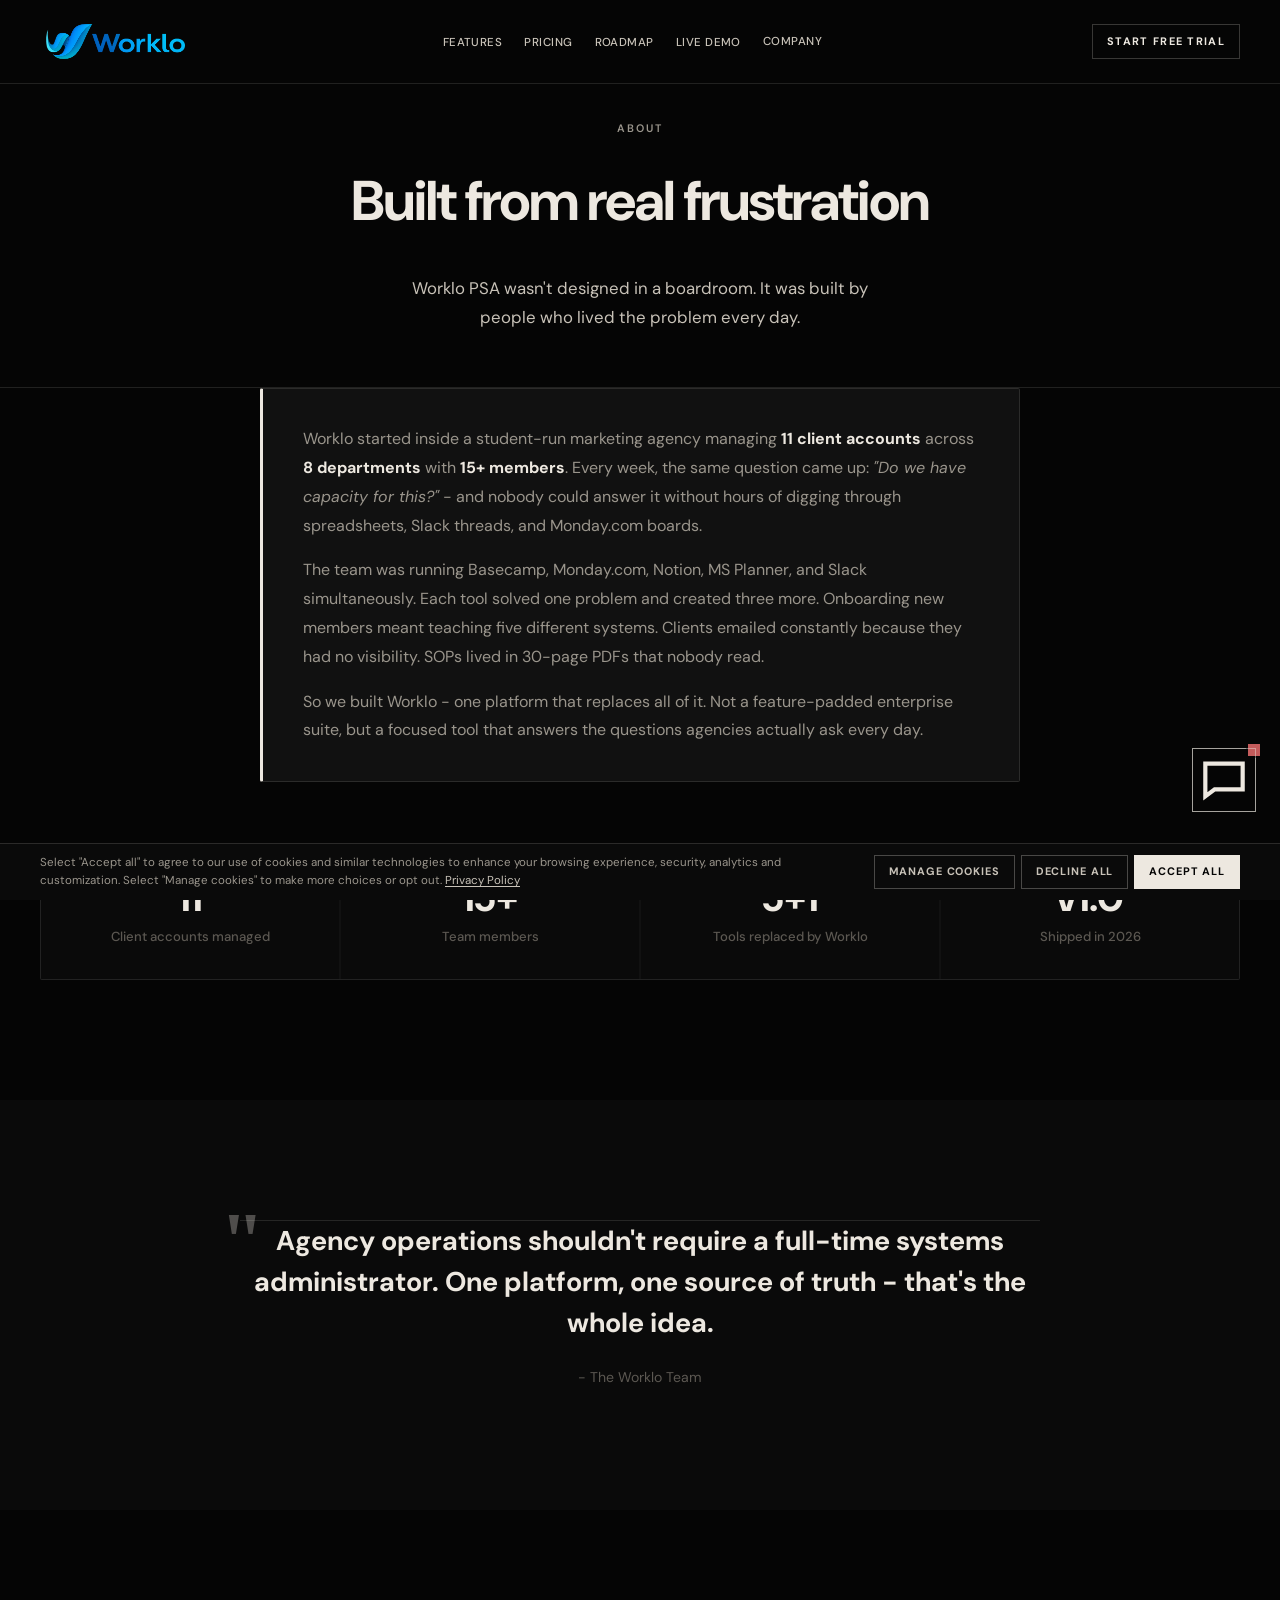
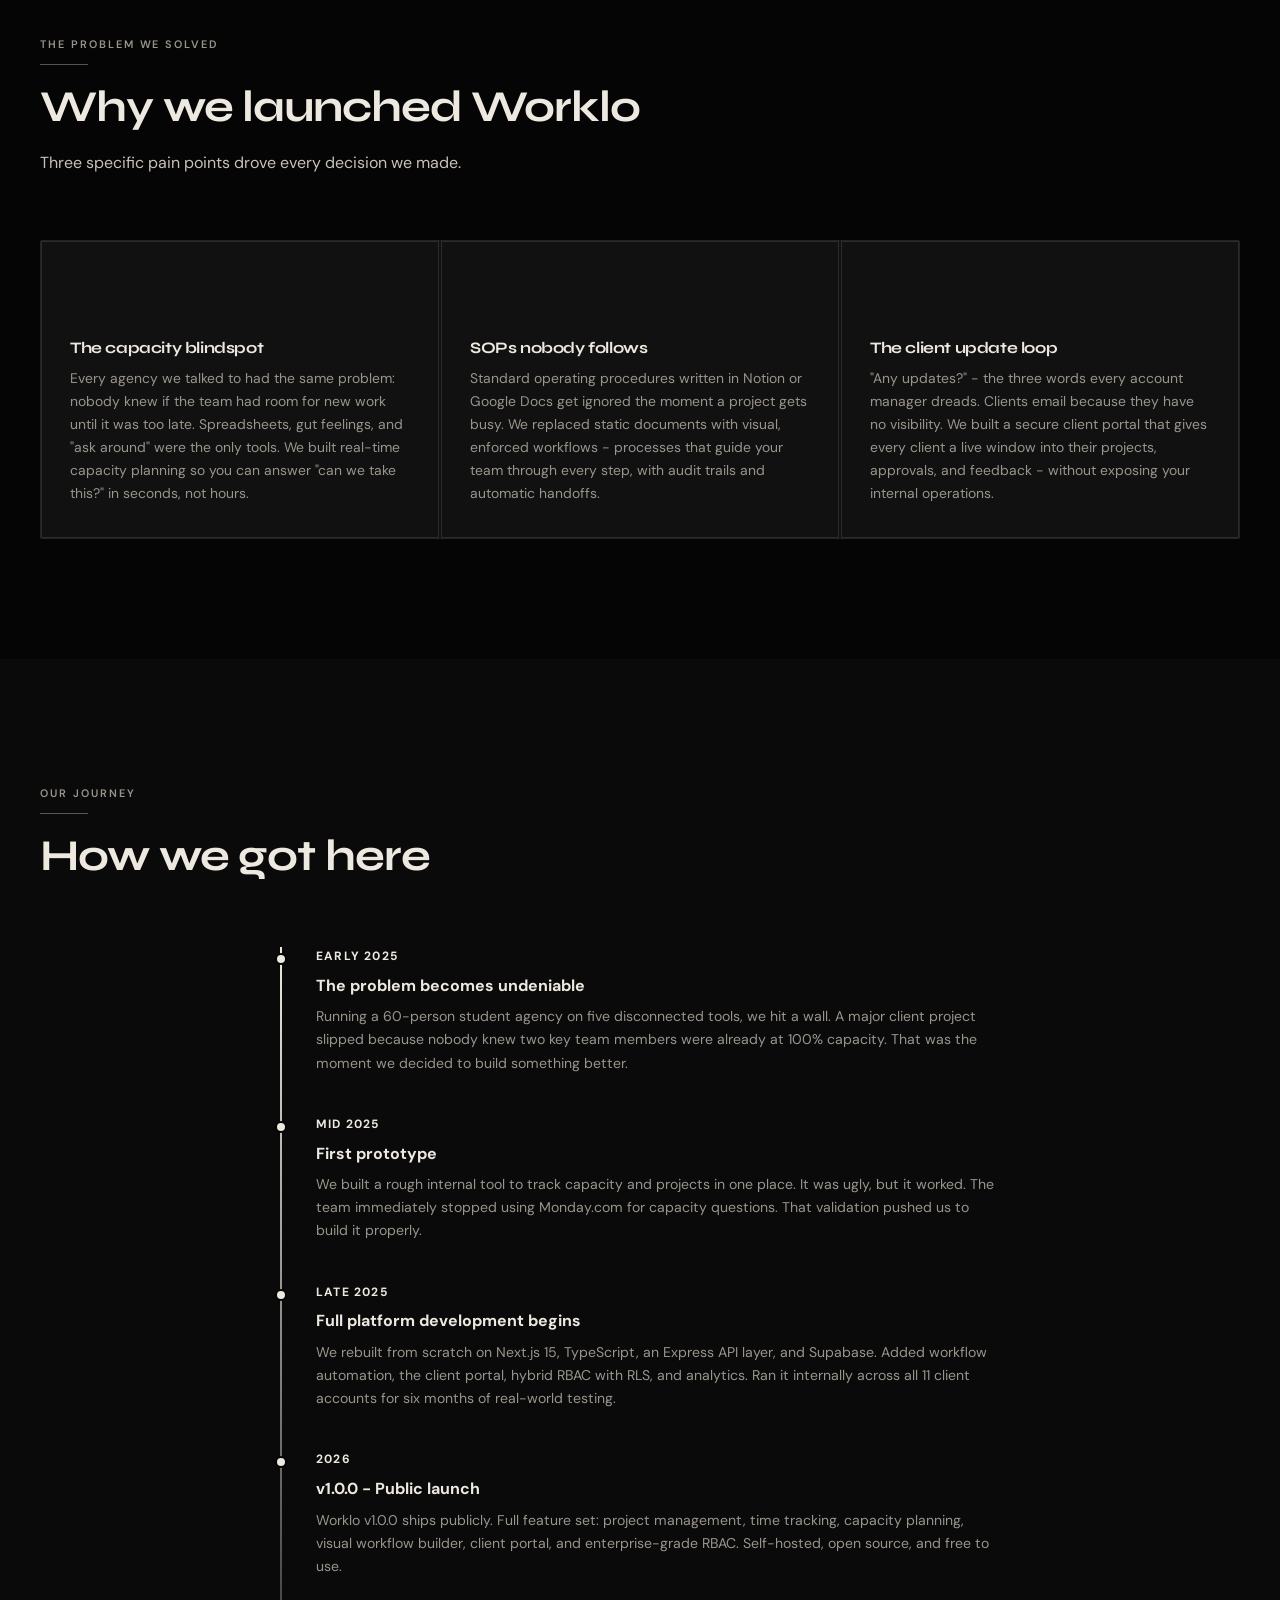
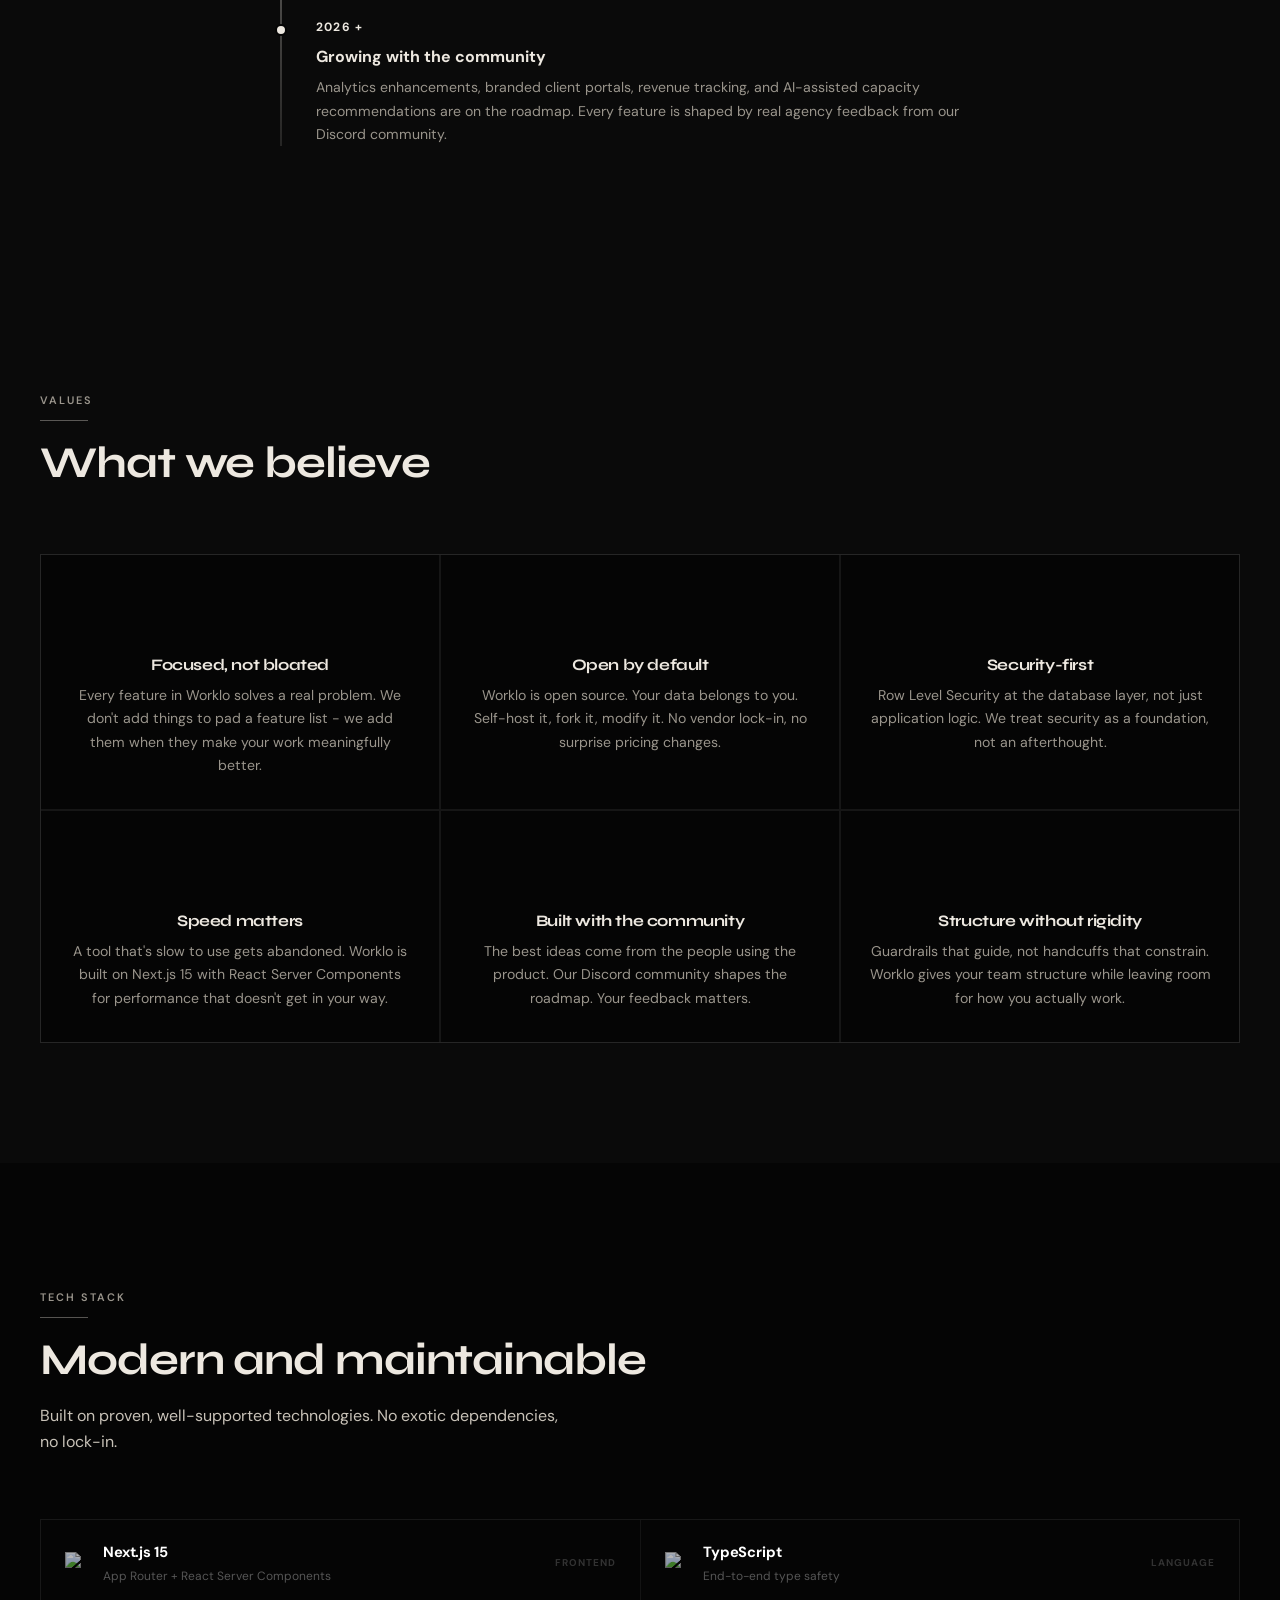
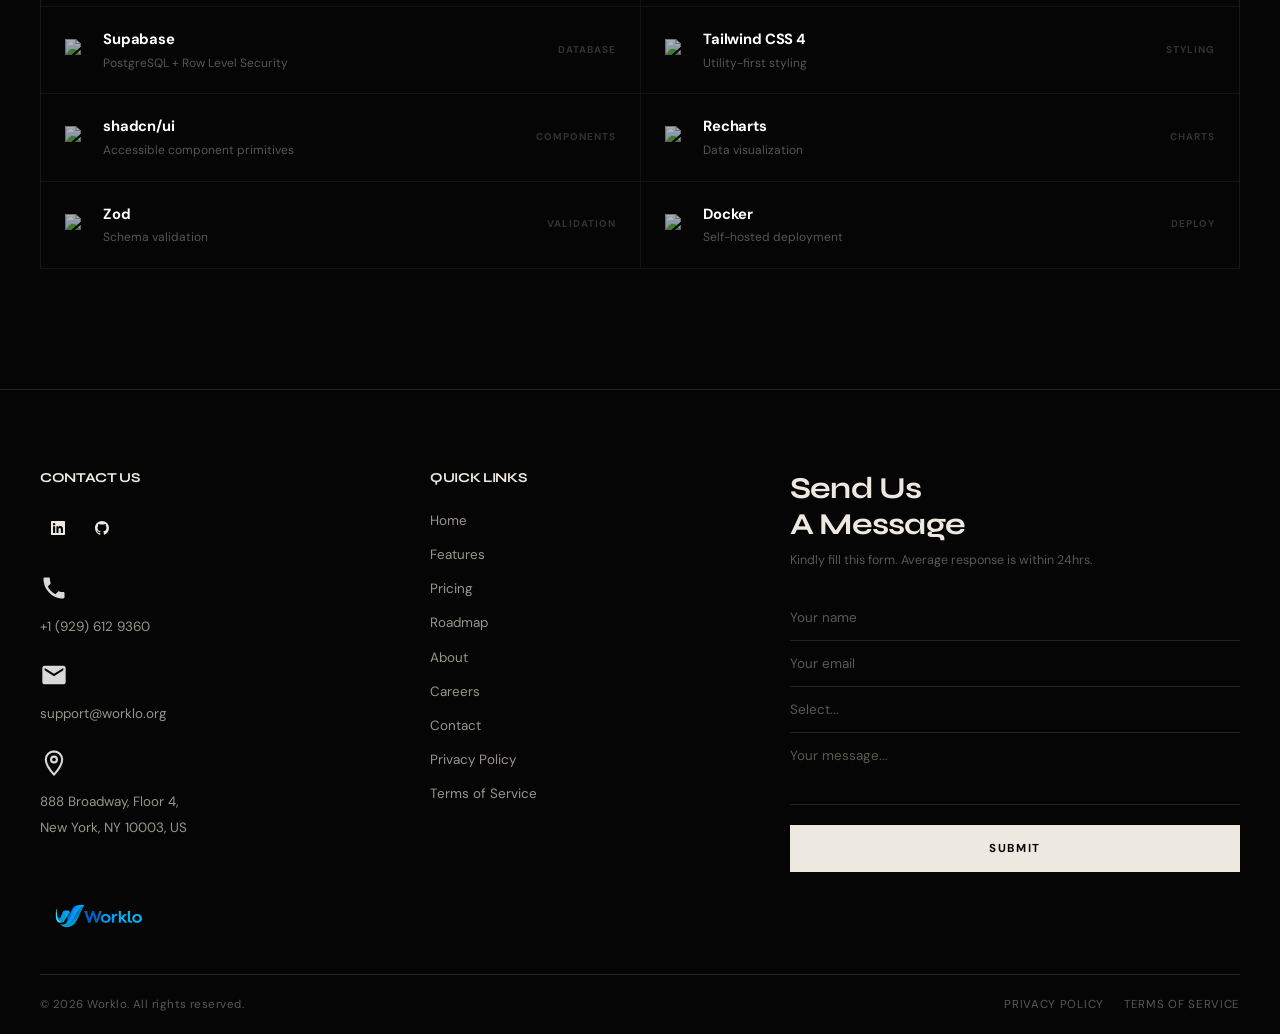
==== commit 68df9fb8: "change the location" ====
--- a/about/index.html
+++ b/about/index.html
@@ -5,7 +5,7 @@
   <meta name="viewport" content="width=device-width, initial-scale=1.0" />
   <title>About - Worklo</title>
   <meta name="description" content="Worklo was built by a student-run marketing agency that got tired of juggling five tools just to answer one question: do we have capacity?" />
-  <link rel="stylesheet" href="/css/style.css?v=20260806g" />
+  <link rel="stylesheet" href="/css/style.css?v=20260806i" />
   <script src="https://unpkg.com/lucide@latest/dist/umd/lucide.min.js"></script>
   <link rel="icon" href="/images/tab-logo.gif" type="image/gif" sizes="192x192" /><link rel="apple-touch-icon" sizes="180x180" href="/images/tab-logo.gif" /><link rel="shortcut icon" href="/images/tab-logo.gif" />
   <style>
--- a/css/style.css
+++ b/css/style.css
@@ -449,7 +449,7 @@
   align-items: center;
   gap: 12px;
   flex-wrap: wrap;
-  justify-content: flex-start;
+  justify-content: center;
 }
 
 .btn-hero-primary {
@@ -568,8 +568,8 @@
 .hero {
   min-height: 100vh;
   display: flex;
-  align-items: flex-end;
-  justify-content: flex-start;
+  align-items: center;
+  justify-content: center;
   padding: 0;
   position: relative;
   overflow: clip;
@@ -587,13 +587,19 @@
   width: 100%;
   height: 100%;
   object-fit: cover;
-  object-position: center;
+  object-position: center center;
   opacity: 1;
-  filter: brightness(0.45);
+  filter: brightness(0.92) contrast(1.08);
 }
 .hero-video-bg::after {
-  display: none !important;
-  content: none !important;
+  display: block;
+  content: '';
+  position: absolute;
+  inset: 0;
+  pointer-events: none;
+  background:
+    radial-gradient(ellipse 65% 50% at 50% 48%, rgba(5,5,5,0.62) 0%, rgba(5,5,5,0.15) 55%, transparent 75%),
+    linear-gradient(180deg, rgba(5,5,5,0.2) 0%, transparent 30%, transparent 70%, rgba(5,5,5,0.25) 100%);
 }
 
 .hero-bg { display: none; }
@@ -602,10 +608,10 @@
 .hero-content {
   position: relative;
   z-index: 3;
-  max-width: 720px;
-  margin: 0;
-  text-align: left;
-  padding: 0 0 100px;
+  max-width: 820px;
+  margin: 0 auto;
+  text-align: center;
+  padding: 0;
   opacity: 1;
   transform: none;
   animation: none;
@@ -623,13 +629,13 @@
 
 .hero-badge { display: none !important; }
 
-.hero h1 { margin-bottom: 24px; color: var(--bone); text-align: left; }
+.hero h1 { margin-bottom: 24px; color: var(--bone); text-align: center; }
 .hero p {
   font-size: 1.05rem;
-  max-width: 480px;
-  margin: 0 0 40px;
+  max-width: 560px;
+  margin: 0 auto 40px;
   color: rgba(237,232,224,0.72);
-  text-align: left;
+  text-align: center;
   line-height: 1.7;
 }
 .hero p strong { color: var(--bone); font-weight: 600; }
@@ -1938,14 +1944,22 @@
 /* ── Page hero (inner pages) ── */
 .page-hero {
   padding: 140px 0 72px;
-  text-align: left;
+  text-align: center;
   position: relative;
   overflow: visible;
   border-bottom: 1px solid var(--border);
   background: var(--black);
 }
 .page-hero::before { display: none; }
-.page-hero .container { position: relative; z-index: 1; max-width: 1280px; overflow: visible; }
+.page-hero .container {
+  position: relative;
+  z-index: 1;
+  max-width: 1280px;
+  overflow: visible;
+  display: flex;
+  flex-direction: column;
+  align-items: center;
+}
 .page-hero h1 {
   margin-bottom: 20px;
   max-width: 720px;
@@ -1953,13 +1967,15 @@
   line-height: 1.2;
   overflow: visible;
   padding-bottom: 0.08em;
+  text-align: center;
 }
 .page-hero p {
   font-size: 1.05rem;
   max-width: 480px;
-  margin: 0;
+  margin: 0 auto;
   color: var(--text-secondary);
   line-height: 1.7;
+  text-align: center;
 }
 
 /* ── Cards ── */
@@ -4531,38 +4547,47 @@
 .hero {
   min-height: 100vh !important;
   display: flex !important;
-  align-items: flex-end !important;
-  justify-content: flex-start !important;
+  align-items: center !important;
+  justify-content: center !important;
   background: #050505 !important;
   padding: 0 !important;
 }
 .hero-grid, .hero-bg, .hero-badge, .hero-stats { display: none !important; }
 .hero-video-bg::after {
+  display: block !important;
+  content: '' !important;
+  position: absolute !important;
+  inset: 0 !important;
   background:
-    linear-gradient(180deg, rgba(5,5,5,0.3) 0%, rgba(5,5,5,0.5) 40%, rgba(5,5,5,0.94) 100%),
-    linear-gradient(90deg, rgba(5,5,5,0.8) 0%, rgba(5,5,5,0.25) 55%, transparent 100%) !important;
+    radial-gradient(ellipse 65% 50% at 50% 48%, rgba(5,5,5,0.62) 0%, rgba(5,5,5,0.15) 55%, transparent 75%),
+    linear-gradient(180deg, rgba(5,5,5,0.2) 0%, transparent 30%, transparent 70%, rgba(5,5,5,0.25) 100%) !important;
+  pointer-events: none !important;
 }
 .hero::after { display: none !important; }
 .hero-content {
-  text-align: left !important;
-  max-width: 720px !important;
-  margin: 0 !important;
-  padding: 0 0 100px !important;
+  text-align: center !important;
+  max-width: 820px !important;
+  margin: 0 auto !important;
+  padding: 0 !important;
   position: relative !important;
   z-index: 5 !important;
 }
+.hero-brand {
+  display: block !important;
+  text-align: center !important;
+}
 .hero h1 {
-  text-align: left !important;
+  text-align: center !important;
   color: #EDE8E0 !important;
   font-weight: 800 !important;
 }
 .hero p {
-  text-align: left !important;
-  margin: 0 0 40px !important;
-  max-width: 480px !important;
+  text-align: center !important;
+  margin: 0 auto 40px !important;
+  max-width: 560px !important;
   color: rgba(237,232,224,0.72) !important;
 }
-.hero-actions { justify-content: flex-start !important; }
+.hero-actions { justify-content: center !important; }
 
 .btn-hero-primary,
 .btn-primary {
@@ -4605,14 +4630,31 @@
 .btn-outline::before { display: none !important; }
 
 .page-hero {
-  text-align: left !important;
+  text-align: center !important;
   padding: 140px 0 72px !important;
   border-bottom: 1px solid rgba(237,232,224,0.12) !important;
   background: #050505 !important;
 }
 .page-hero::before { display: none !important; }
-.page-hero h1 { text-align: left !important; max-width: 720px !important; }
-.page-hero p { text-align: left !important; margin: 0 !important; max-width: 480px !important; }
+.page-hero .container {
+  display: flex !important;
+  flex-direction: column !important;
+  align-items: center !important;
+}
+.page-hero h1 {
+  text-align: center !important;
+  max-width: 720px !important;
+  margin-left: auto !important;
+  margin-right: auto !important;
+}
+.page-hero p {
+  text-align: center !important;
+  margin: 0 auto !important;
+  max-width: 480px !important;
+}
+.page-hero .section-label {
+  text-align: center !important;
+}
 
 .section-label {
   background: none !important;
@@ -4850,6 +4892,10 @@
 }
 .page-hero .container {
   overflow: visible !important;
+  display: flex !important;
+  flex-direction: column !important;
+  align-items: center !important;
+  text-align: center !important;
 }
 h2, .section-header h2, .cta-section h2 {
   font-size: clamp(1.75rem, 3.5vw, 2.75rem) !important;
@@ -5037,6 +5083,9 @@
   padding-left: 40px !important;
   padding-right: 40px !important;
   box-sizing: border-box !important;
+  display: flex !important;
+  justify-content: center !important;
+  align-items: center !important;
 }
 .nav-inner {
   max-width: 1280px !important;
@@ -5095,9 +5144,9 @@
   pointer-events: none !important;
 }
 .hero-video-bg img {
-  filter: brightness(0.42) !important;
-}
-.hero-video-bg::after { display: none !important; }
+  filter: brightness(0.92) contrast(1.08) !important;
+  opacity: 1 !important;
+}
 
 .hero-content,
 .hero-actions,
@@ -5112,12 +5161,24 @@
   opacity: 1 !important;
 }
 
-/* Clear cookie bar + keep CTAs readable on first paint */
+/* Hero vertically centered — no bottom offset needed */
 .hero-content {
-  padding-bottom: 120px !important;
+  padding-bottom: 0 !important;
 }
 .hero-actions {
   gap: 12px !important;
+}
+@media (max-width: 640px) {
+  .hero-actions {
+    flex-direction: column !important;
+    align-items: center !important;
+  }
+  .hero-actions .btn-hero-primary,
+  .hero-actions .btn-hero-ghost {
+    width: 100% !important;
+    max-width: 280px !important;
+    justify-content: center !important;
+  }
 }
 
 /* ── No outlines on icon controls ── */
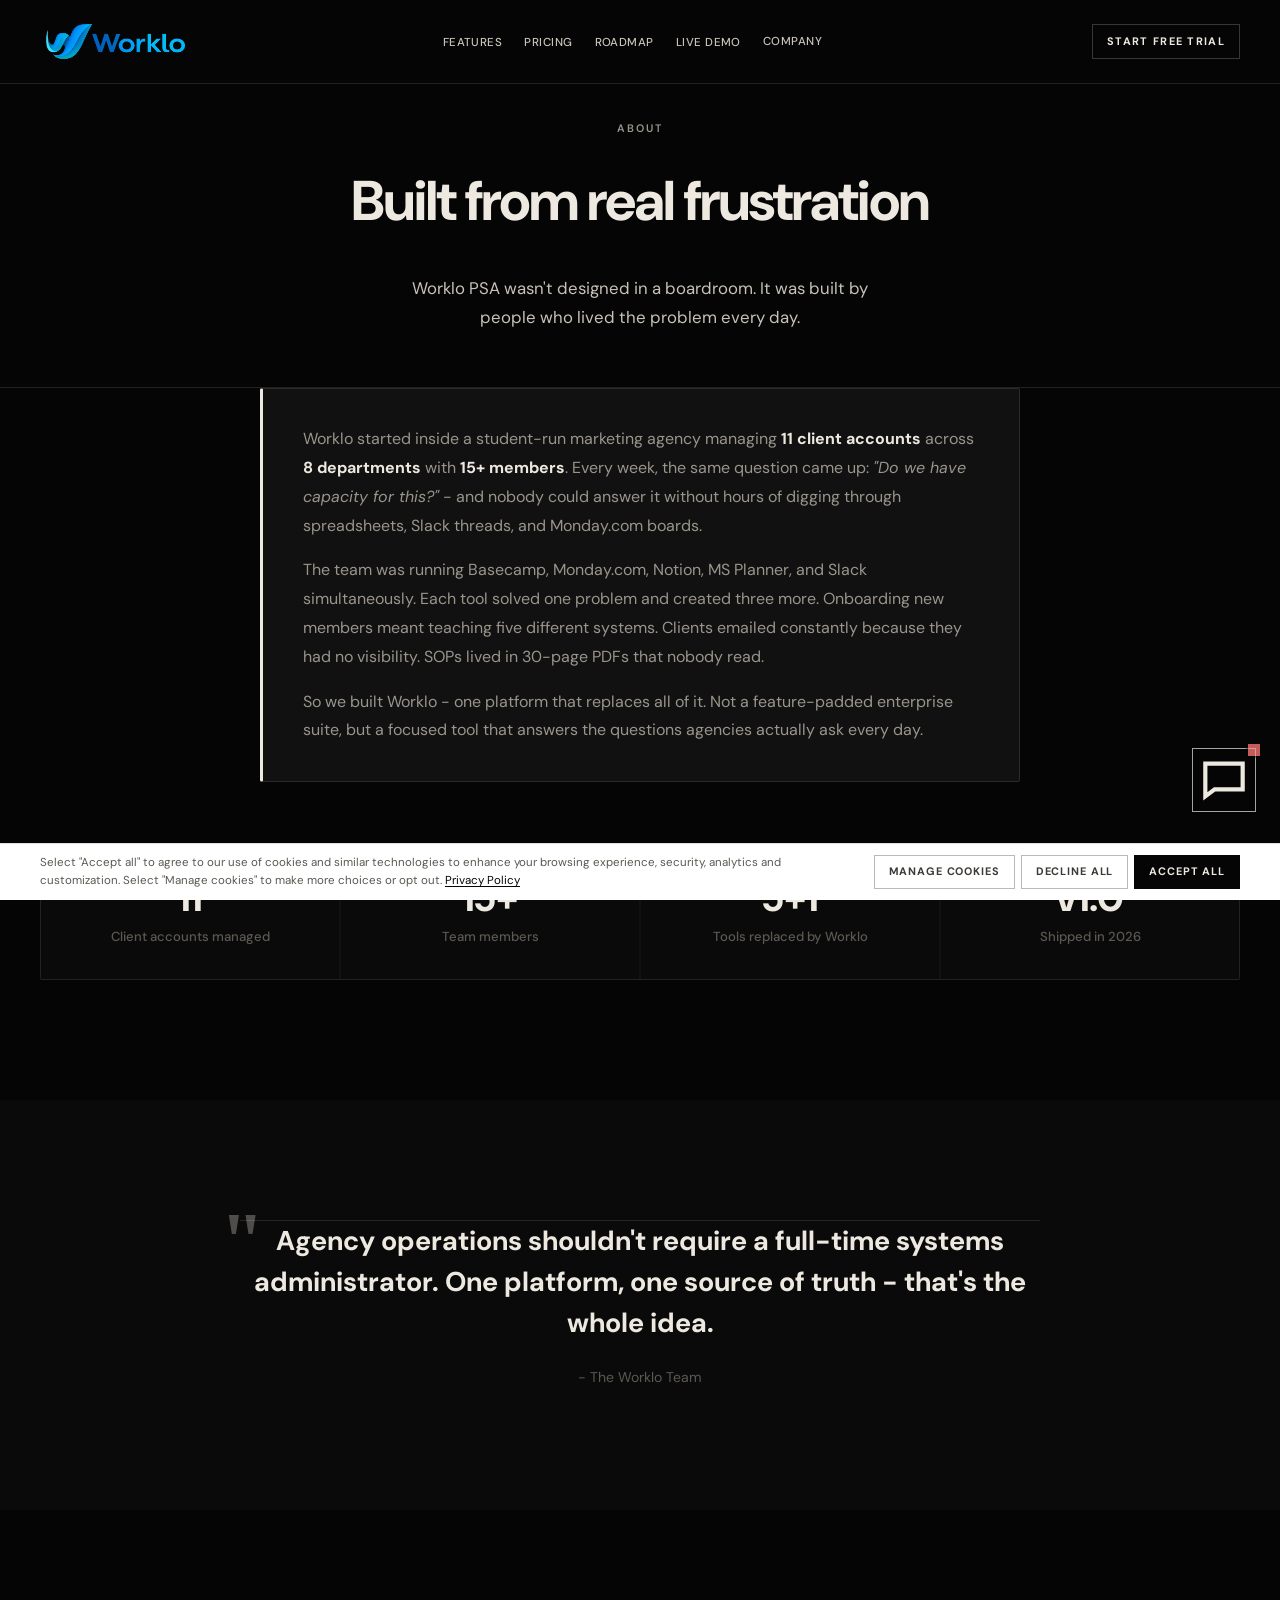
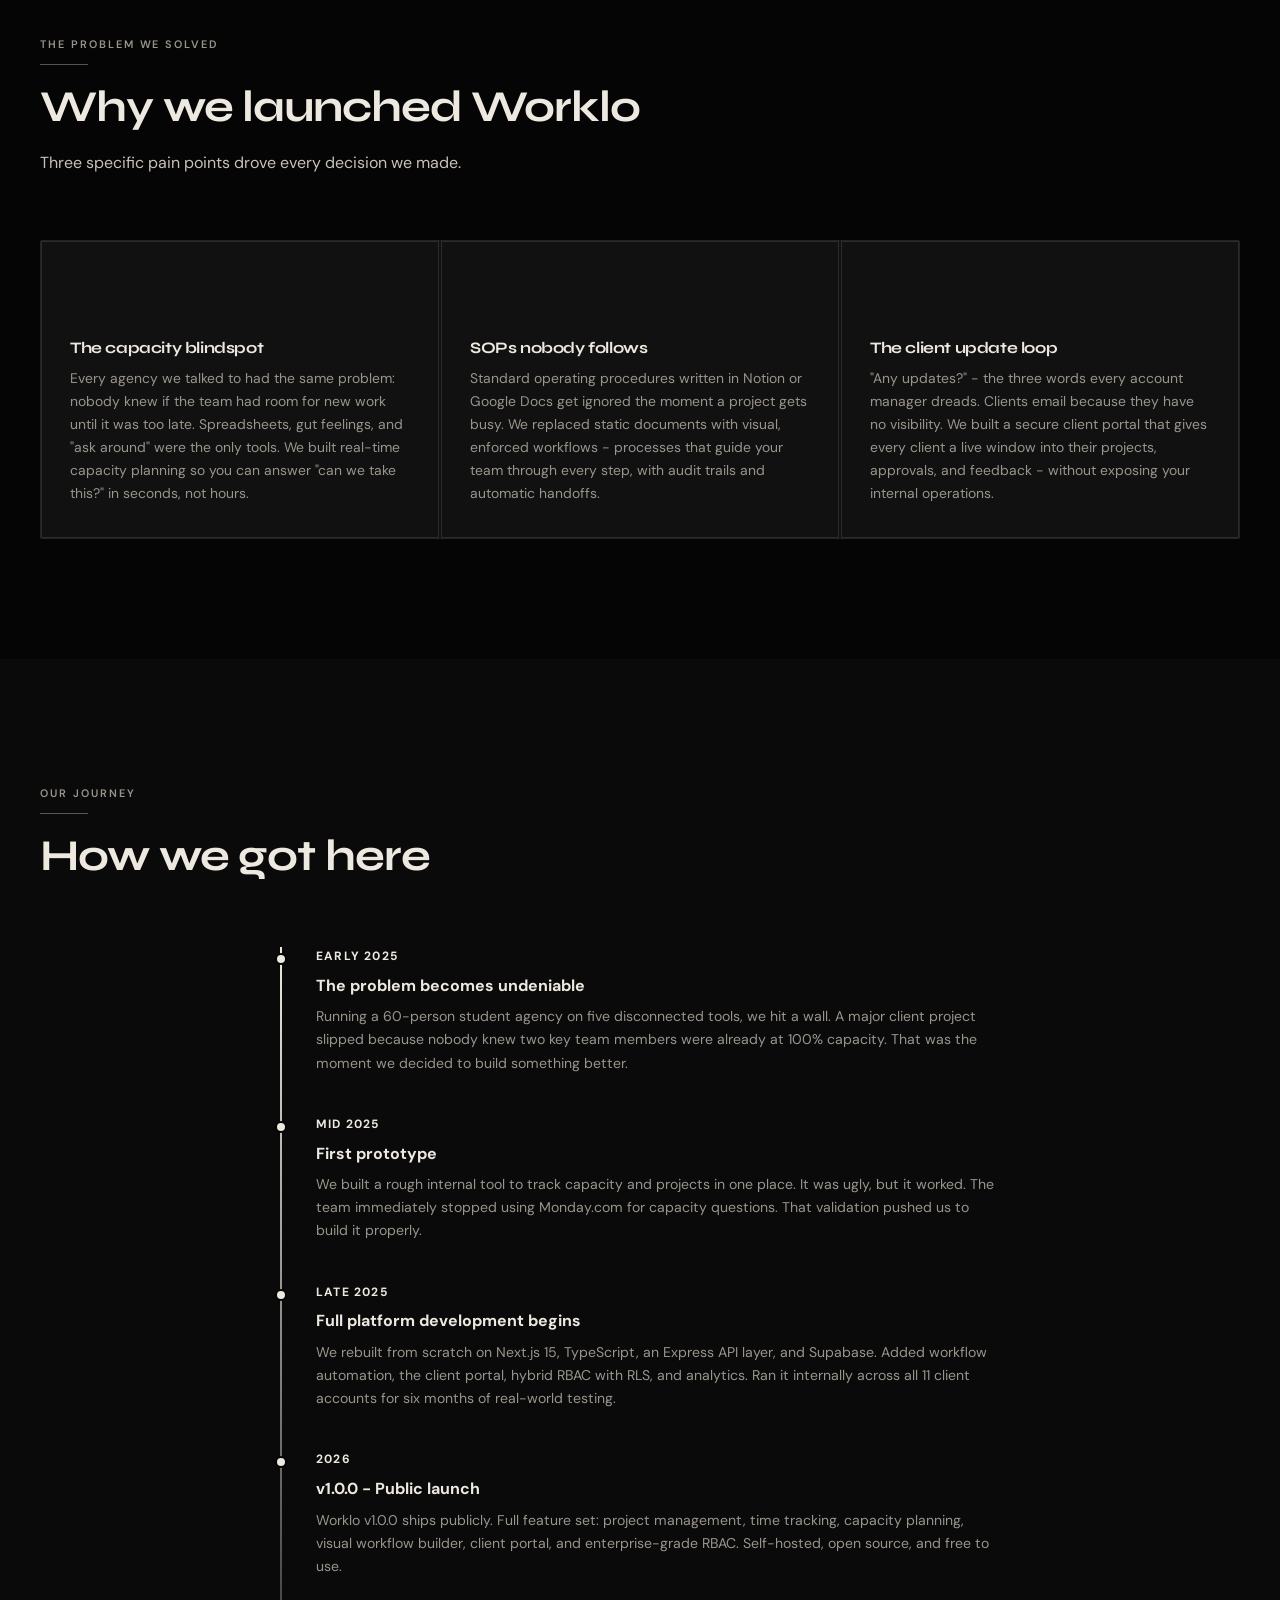
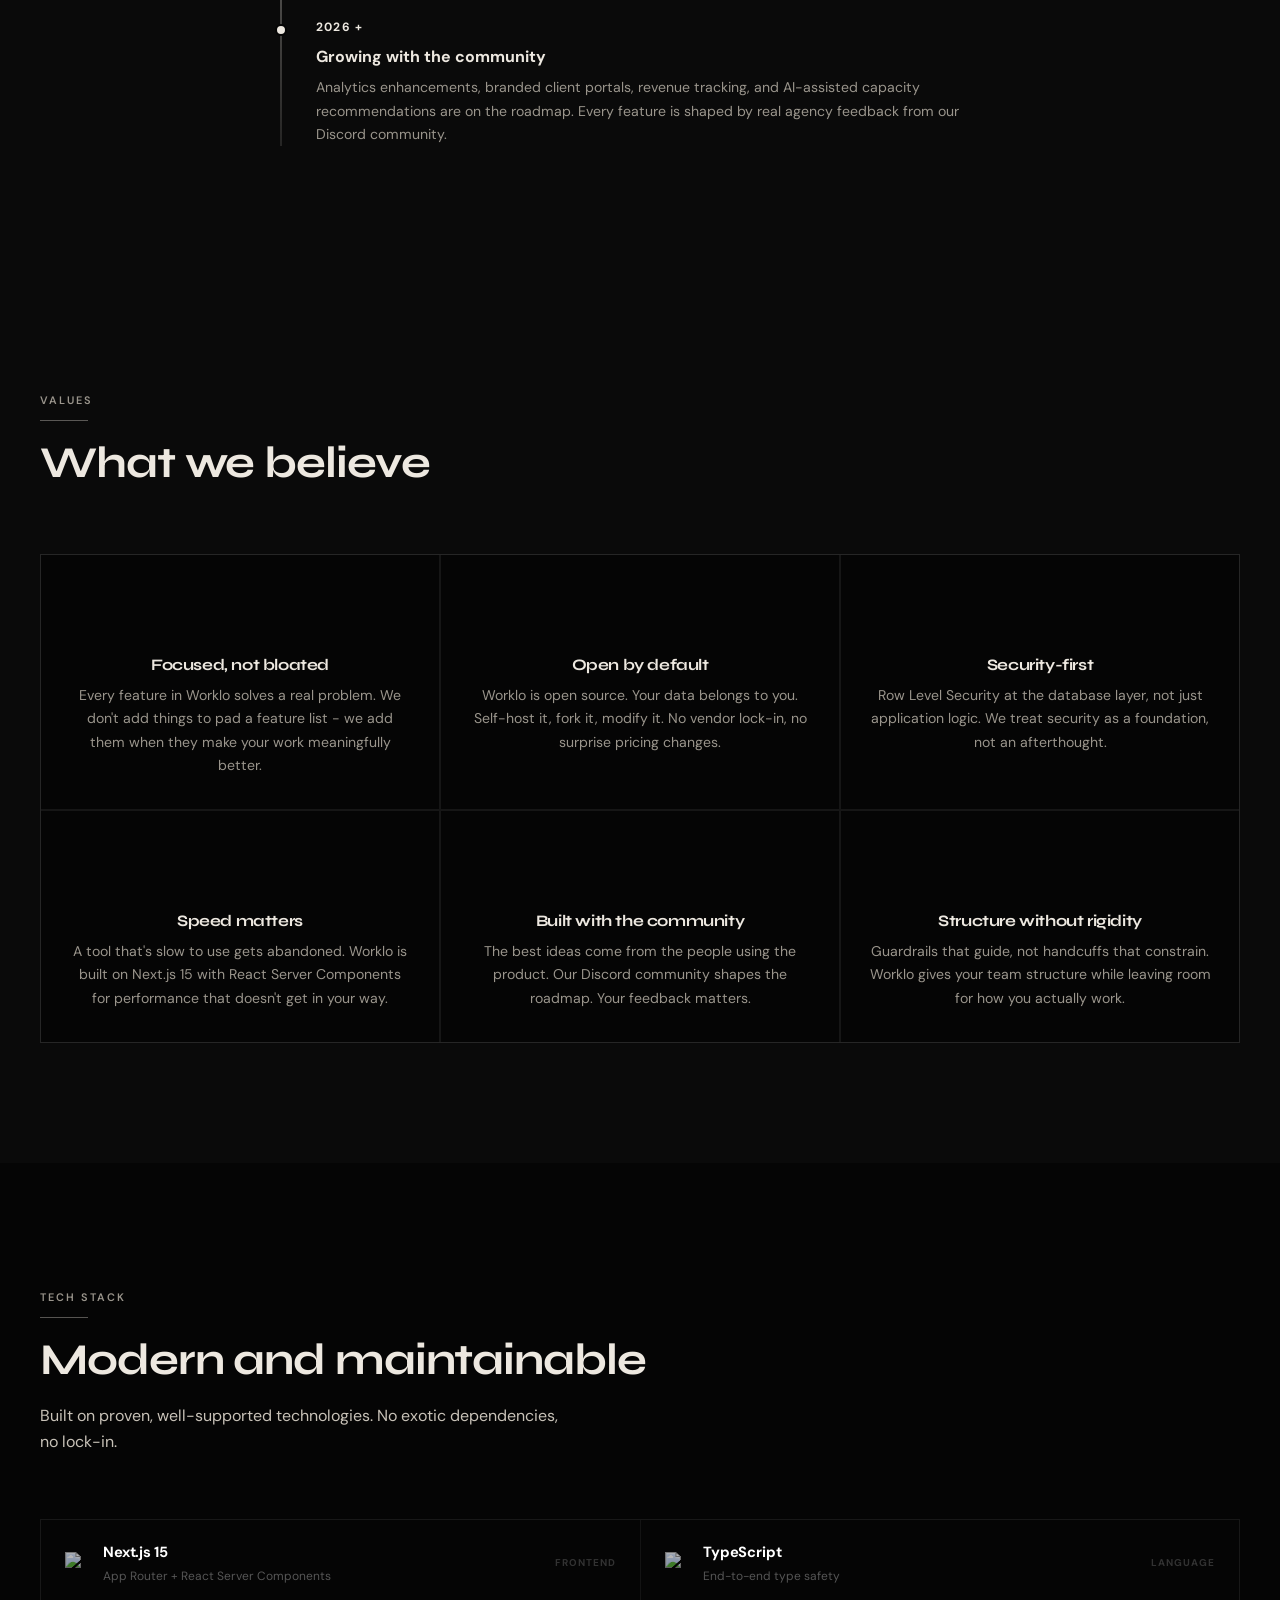
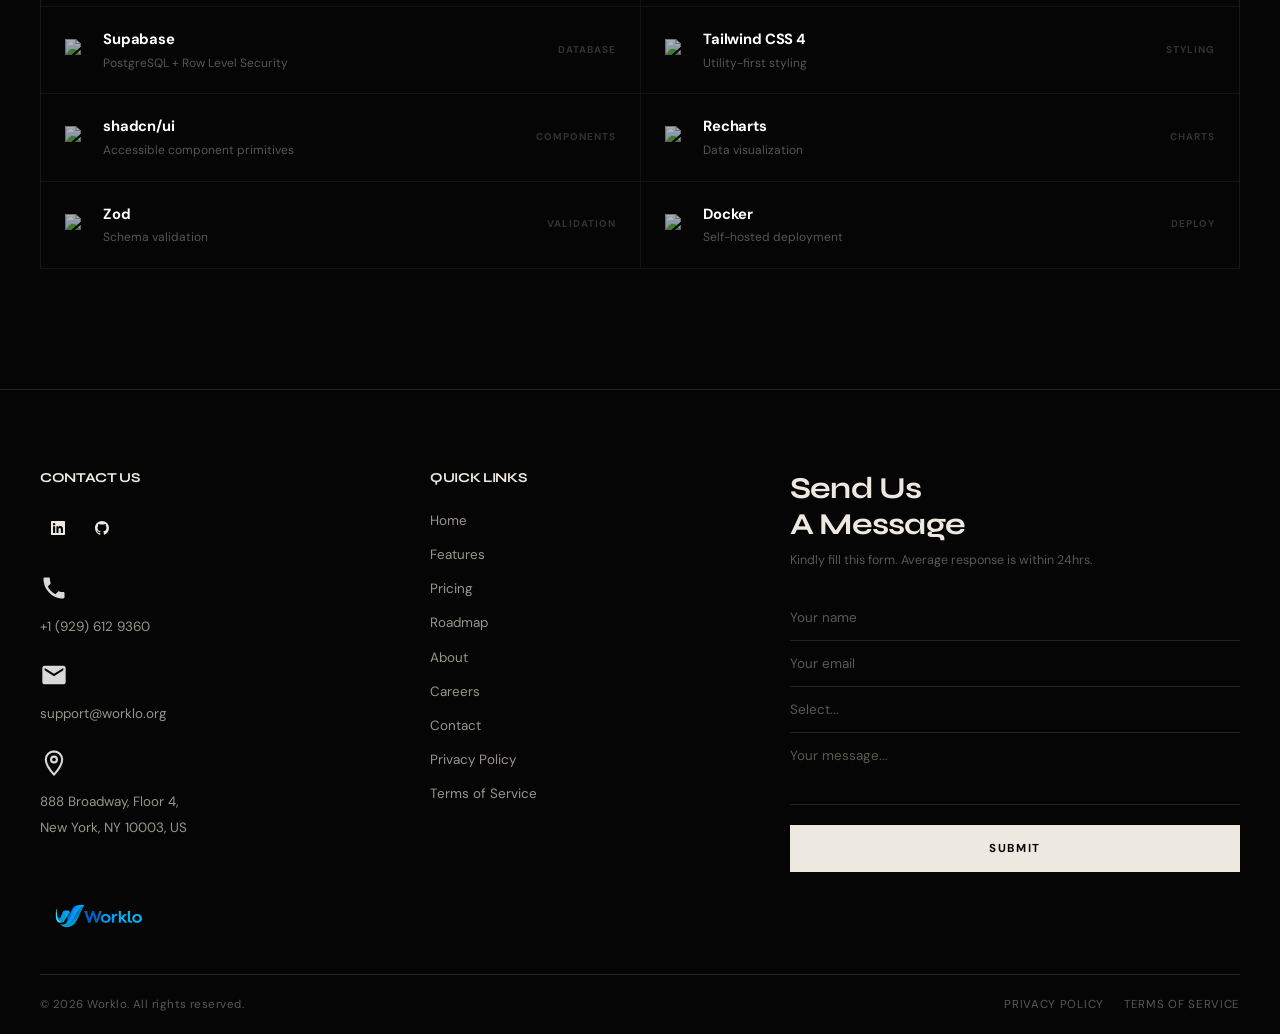
==== commit 3abe893f: "cookie color" ====
--- a/about/index.html
+++ b/about/index.html
@@ -5,7 +5,7 @@
   <meta name="viewport" content="width=device-width, initial-scale=1.0" />
   <title>About - Worklo</title>
   <meta name="description" content="Worklo was built by a student-run marketing agency that got tired of juggling five tools just to answer one question: do we have capacity?" />
-  <link rel="stylesheet" href="/css/style.css?v=20260806i" />
+  <link rel="stylesheet" href="/css/style.css?v=20260806l" />
   <script src="https://unpkg.com/lucide@latest/dist/umd/lucide.min.js"></script>
   <link rel="icon" href="/images/tab-logo.gif" type="image/gif" sizes="192x192" /><link rel="apple-touch-icon" sizes="180x180" href="/images/tab-logo.gif" /><link rel="shortcut icon" href="/images/tab-logo.gif" />
   <style>
@@ -820,7 +820,7 @@
     </div>
   </div>
 </footer>
-<script src="/js/main.js"></script>
+<script src="/js/main.js?v=20260806l"></script>
 <script src="/js/chatbot.js"></script>
 <script src="https://cdn.jsdelivr.net/npm/@supabase/supabase-js@2"></script>
 <script src="/js/auth.js"></script>
--- a/css/style.css
+++ b/css/style.css
@@ -2899,8 +2899,8 @@
   position: fixed;
   bottom: 0; left: 0; right: 0;
   z-index: 99999;
-  background: #0A0A0A;
-  border-top: 1px solid rgba(237,232,224,0.14);
+  background: #FFFFFF;
+  border-top: 1px solid rgba(5, 5, 5, 0.12);
   padding: 10px 40px;
   display: flex;
   align-items: center;
@@ -2917,16 +2917,16 @@
 .cookie-banner-text {
   flex: 1;
   font-size: 0.72rem;
-  color: #9A958C;
+  color: #5C5852;
   line-height: 1.55;
   margin: 0;
 }
 .cookie-banner-text a {
-  color: #C8C2B8;
+  color: #050505;
   text-decoration: underline;
   text-underline-offset: 2px;
 }
-.cookie-banner-text a:hover { color: #EDE8E0; }
+.cookie-banner-text a:hover { color: #3D3A36; }
 .cookie-banner-actions {
   display: flex;
   align-items: center;
@@ -2950,22 +2950,22 @@
 }
 .cookie-btn-manage {
   background: transparent;
-  color: #C8C2B8;
-  border: 1px solid rgba(237,232,224,0.28);
-}
-.cookie-btn-manage:hover { background: rgba(237,232,224,0.06); color: #EDE8E0; }
+  color: #3D3A36;
+  border: 1px solid rgba(5, 5, 5, 0.28);
+}
+.cookie-btn-manage:hover { background: rgba(5, 5, 5, 0.06); color: #050505; }
 .cookie-btn-decline {
   background: transparent;
-  color: #C8C2B8;
-  border: 1px solid rgba(237,232,224,0.28);
-}
-.cookie-btn-decline:hover { background: rgba(237,232,224,0.06); color: #EDE8E0; }
+  color: #3D3A36;
+  border: 1px solid rgba(5, 5, 5, 0.28);
+}
+.cookie-btn-decline:hover { background: rgba(5, 5, 5, 0.06); color: #050505; }
 .cookie-btn-accept {
-  background: #EDE8E0;
-  color: #050505;
-  border: 1px solid #EDE8E0;
-}
-.cookie-btn-accept:hover { background: #fff; border-color: #fff; color: #050505; }
+  background: #050505;
+  color: #EDE8E0;
+  border: 1px solid #050505;
+}
+.cookie-btn-accept:hover { background: #171717; border-color: #171717; color: #EDE8E0; }
 @media (max-width: 768px) {
   .cookie-banner {
     flex-direction: column;
@@ -5478,3 +5478,33 @@
     visibility: visible !important;
   }
 }
+
+/* Cookie banner — light gray bar (wins over cached / legacy rules) */
+.cookie-banner {
+  background: #FFFFFF !important;
+  border-top: 1px solid rgba(5, 5, 5, 0.12) !important;
+}
+.cookie-banner-text { color: #5C5852 !important; }
+.cookie-banner-text a { color: #050505 !important; }
+.cookie-banner-text a:hover { color: #3D3A36 !important; }
+.cookie-btn-manage,
+.cookie-btn-decline {
+  background: transparent !important;
+  color: #3D3A36 !important;
+  border: 1px solid rgba(5, 5, 5, 0.28) !important;
+}
+.cookie-btn-manage:hover,
+.cookie-btn-decline:hover {
+  background: rgba(5, 5, 5, 0.06) !important;
+  color: #050505 !important;
+}
+.cookie-btn-accept {
+  background: #050505 !important;
+  color: #EDE8E0 !important;
+  border: 1px solid #050505 !important;
+}
+.cookie-btn-accept:hover {
+  background: #171717 !important;
+  border-color: #171717 !important;
+  color: #EDE8E0 !important;
+}
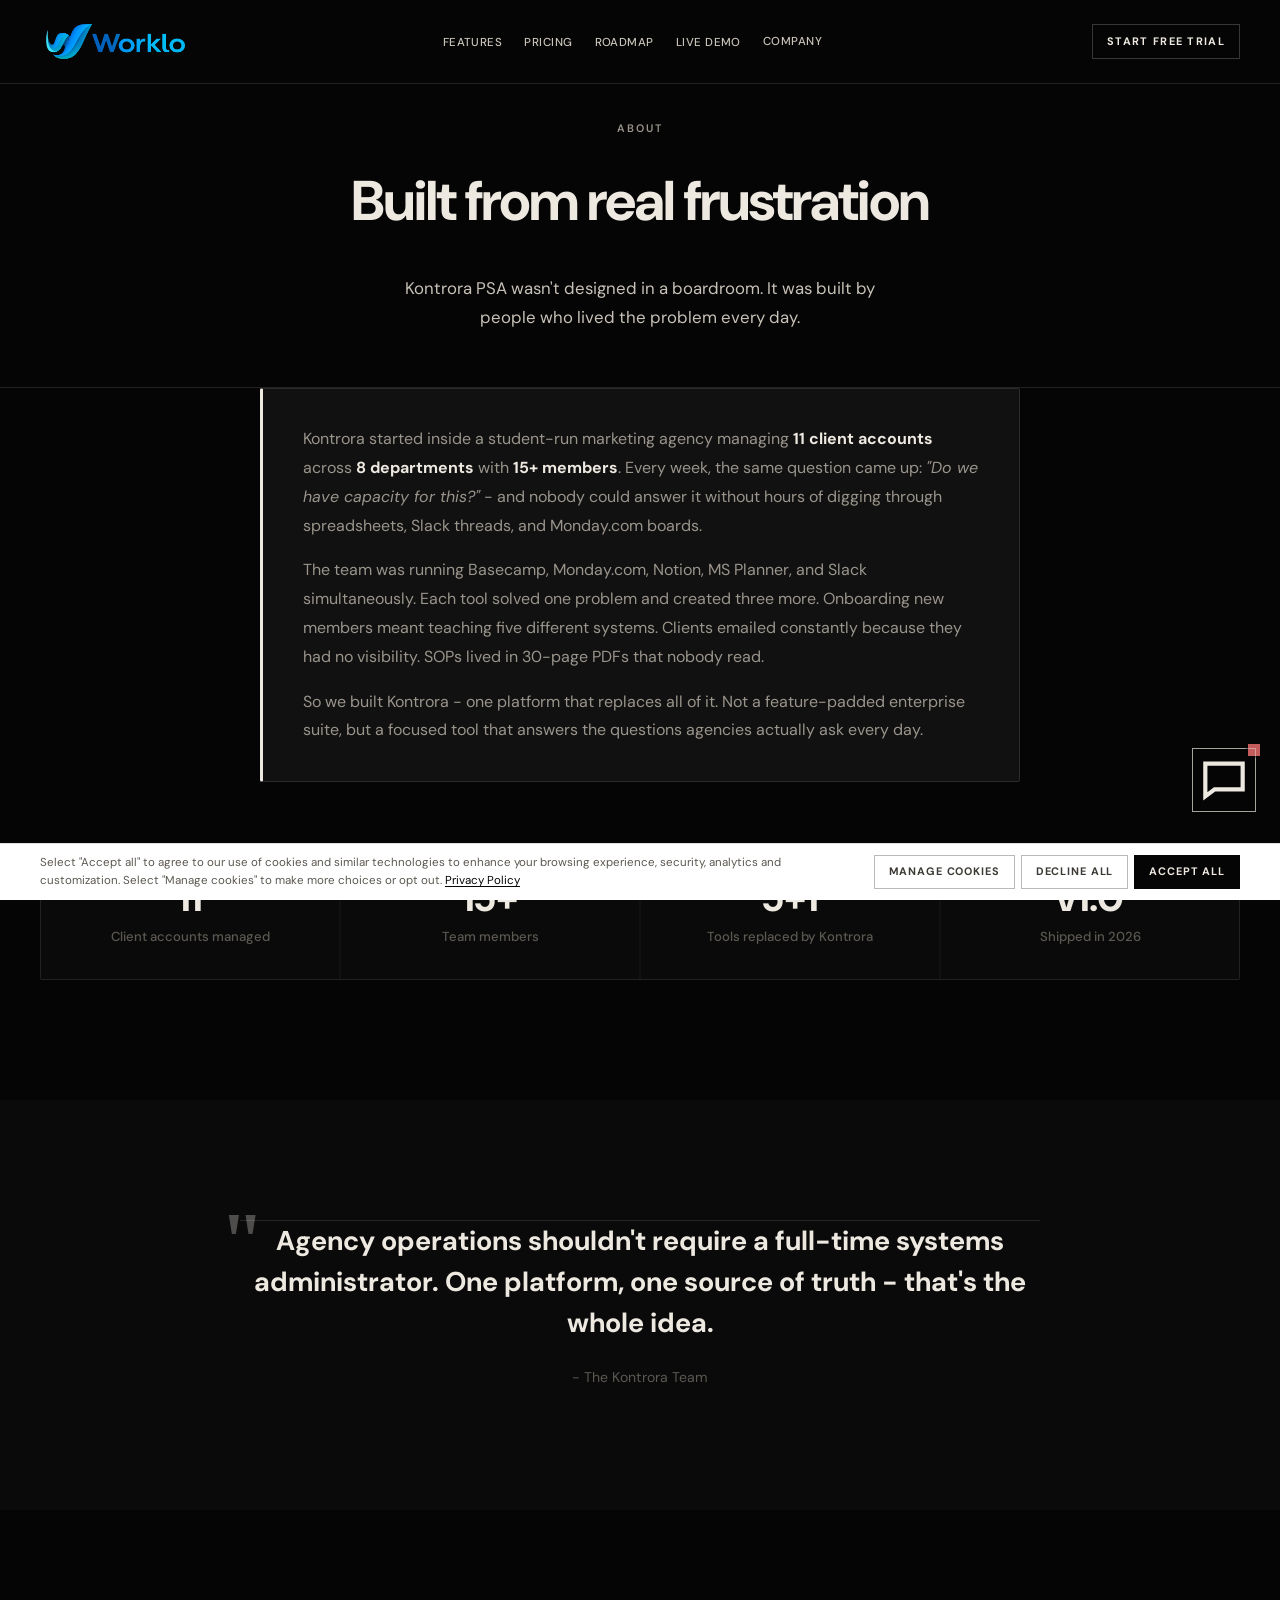
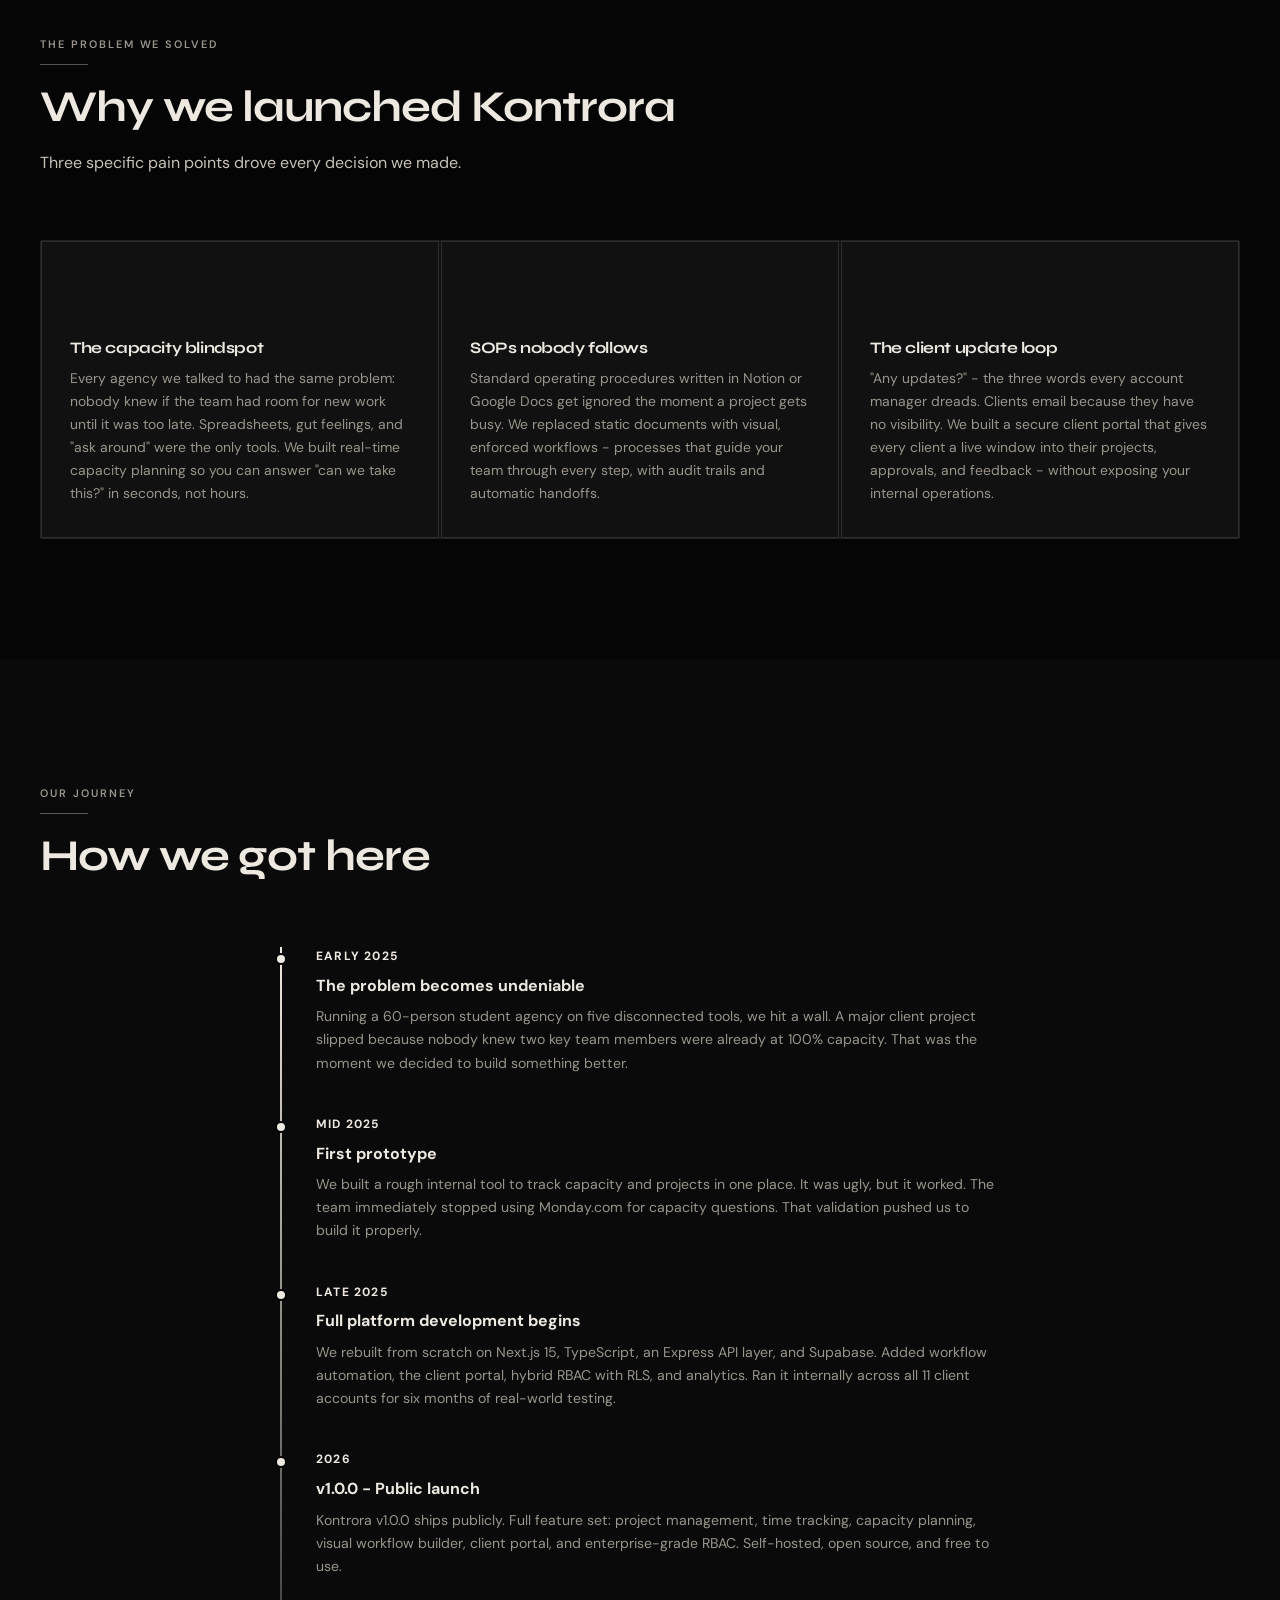
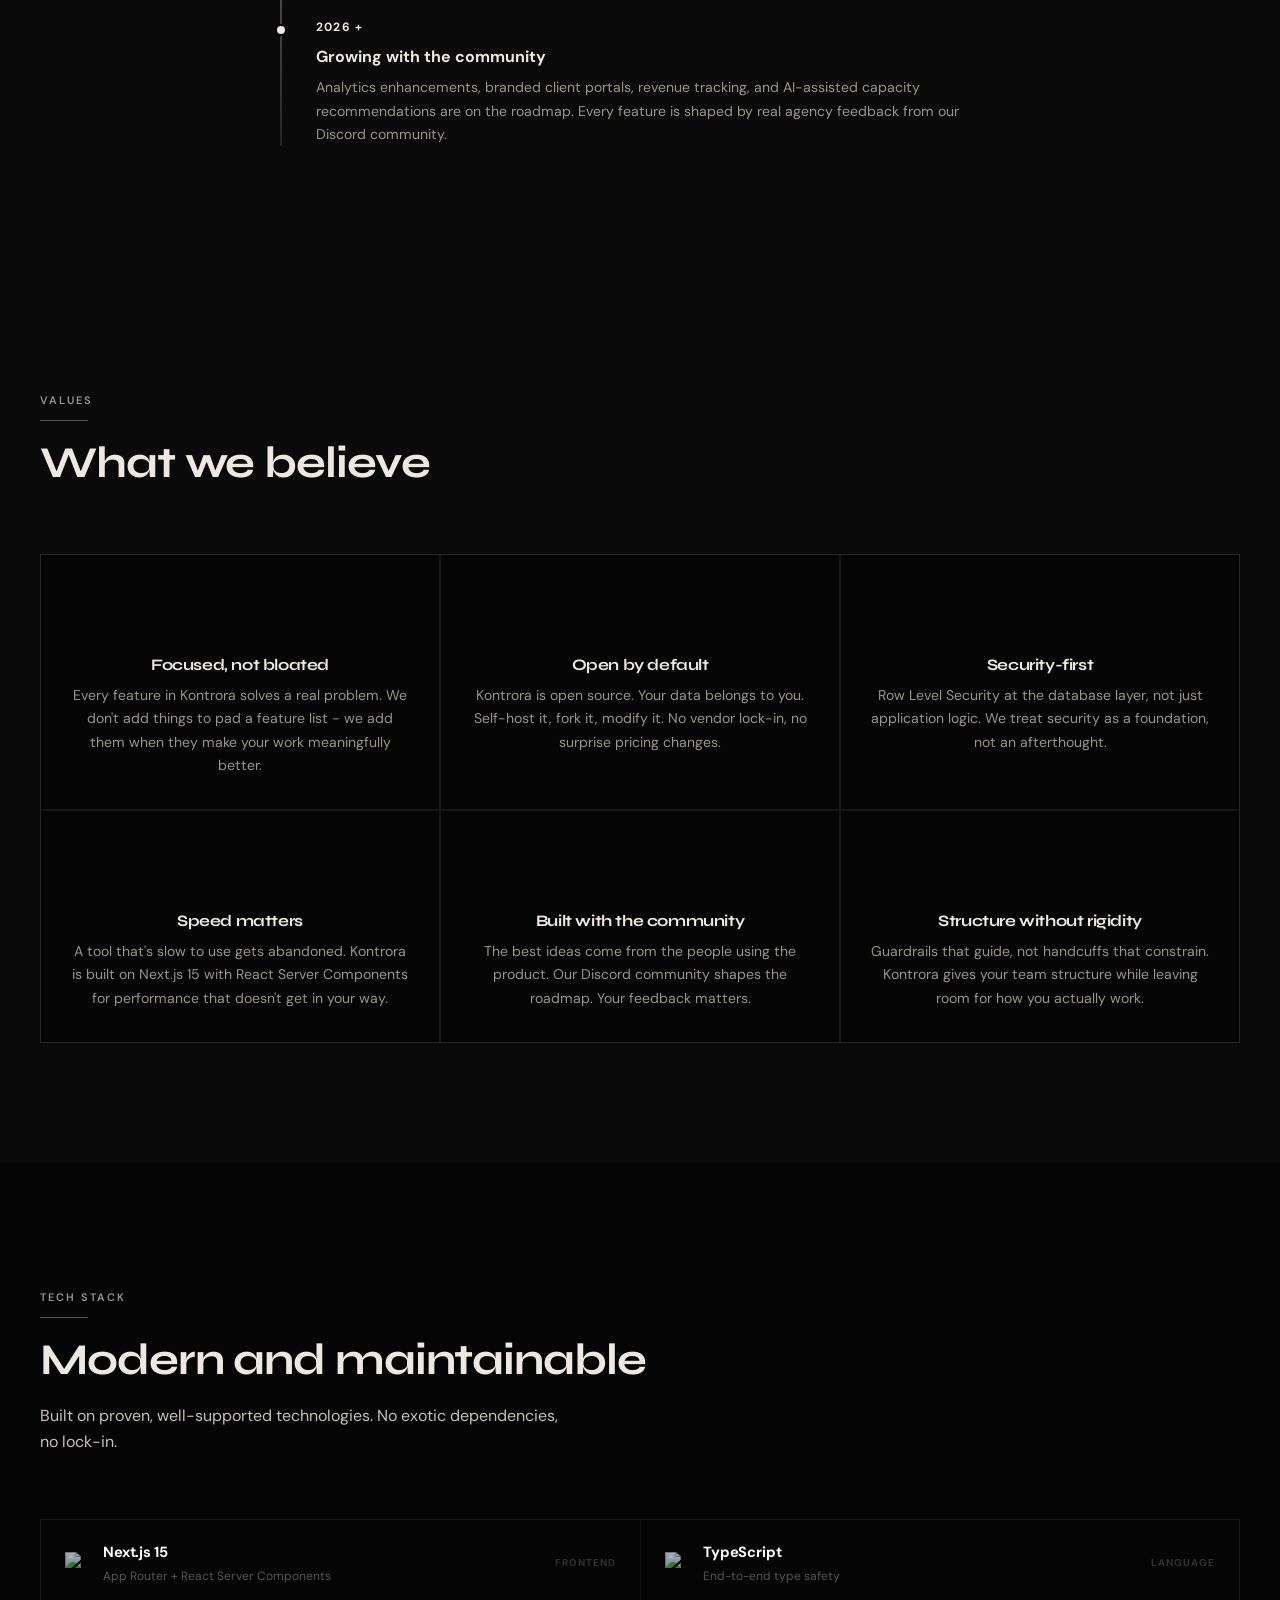
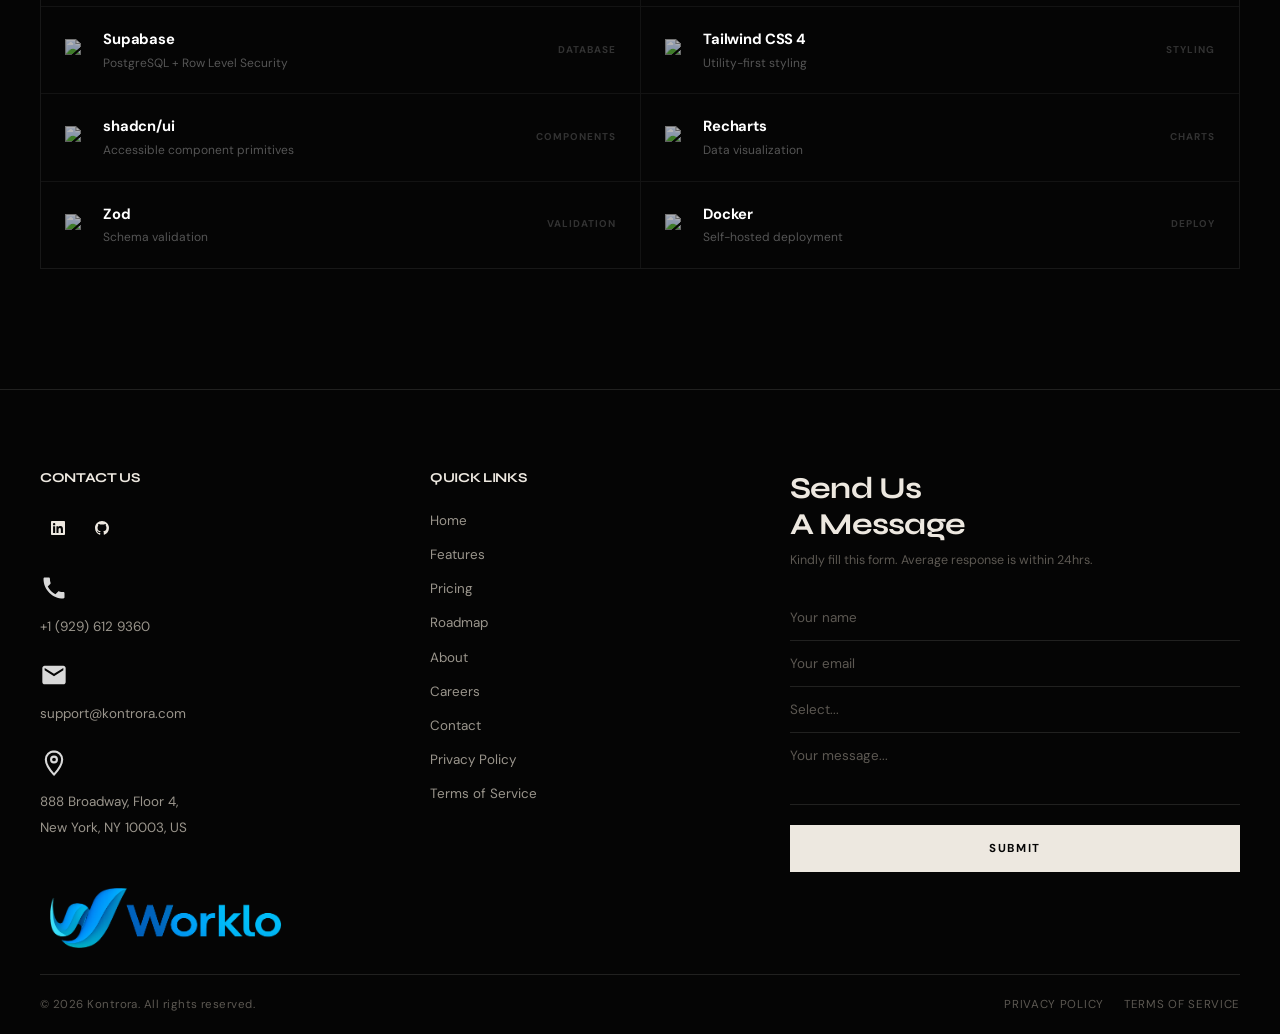
==== commit 8541007d: "transfered" ====
--- a/about/index.html
+++ b/about/index.html
@@ -3,11 +3,11 @@
 <head>
   <meta charset="UTF-8" />
   <meta name="viewport" content="width=device-width, initial-scale=1.0" />
-  <title>About - Worklo</title>
-  <meta name="description" content="Worklo was built by a student-run marketing agency that got tired of juggling five tools just to answer one question: do we have capacity?" />
+  <title>About - Kontrora</title>
+  <meta name="description" content="Kontrora was built by a student-run marketing agency that got tired of juggling five tools just to answer one question: do we have capacity?" />
   <link rel="stylesheet" href="/css/style.css?v=20260806l" />
   <script src="https://unpkg.com/lucide@latest/dist/umd/lucide.min.js"></script>
-  <link rel="icon" href="/images/tab-logo.gif" type="image/gif" sizes="192x192" /><link rel="apple-touch-icon" sizes="180x180" href="/images/tab-logo.gif" /><link rel="shortcut icon" href="/images/tab-logo.gif" />
+  <link rel="icon" href="/images/tab-logo.png" type="image/png" sizes="192x192" /><link rel="apple-touch-icon" sizes="180x180" href="/images/tab-logo.png" /><link rel="shortcut icon" href="/images/tab-logo.png" />
   <style>
     /* -$ Value cards - tile mosaic -$ */
     .values-grid {
@@ -476,12 +476,12 @@
 
 <nav>
   <div class="nav-inner">
-    <a href="/" class="nav-logo"><img src="/images/logo-nav.png" alt="Worklo" /></a>
+    <a href="/" class="nav-logo"><img src="/images/logo-nav.png" alt="Kontrora" /></a>
     <ul class="nav-links">
       <li><a href="/features">Features</a></li>
       <li><a href="/pricing">Pricing</a></li>
       <li><a href="/roadmap">Roadmap</a></li>
-      <li><a href="https://demo.worklo.org/" target="_blank" rel="noopener">Live Demo</a></li>
+      <li><a href="https://demo.kontrora.com/" target="_blank" rel="noopener">Live Demo</a></li>
       <li class="nav-dropdown">
         <a href="#">Company <i data-lucide="chevron-down" class="chevron"></i></a>
         <div class="dropdown-menu">
@@ -492,7 +492,7 @@
       </li>
     </ul>
     <div class="nav-actions">
-      <a class="btn btn-outline nav-download-btn" href="https://app.worklo.org/">
+      <a class="btn btn-outline nav-download-btn" href="https://app.kontrora.com/">
         Start free trial
       </a>
       <div id="nav-actions-auth"></div>
@@ -506,11 +506,11 @@
   <a href="/features">Features</a>
   <a href="/pricing">Pricing</a>
   <a href="/roadmap">Roadmap</a>
-  <a href="https://demo.worklo.org/" target="_blank" rel="noopener">Live Demo</a>
+  <a href="https://demo.kontrora.com/" target="_blank" rel="noopener">Live Demo</a>
   <a href="/about">About</a>
   <a href="/careers">Careers</a>
   <a href="/contact">Contact</a>
-  <a href="https://app.worklo.org/">Start free trial</a>
+  <a href="https://app.kontrora.com/">Start free trial</a>
   <div id="mobile-auth-slot"></div>
 </div>
 
@@ -518,7 +518,7 @@
   <div class="container">
     <span class="section-label">About</span>
     <h1>Built from real frustration</h1>
-    <p>Worklo PSA wasn't designed in a boardroom. It was built by people who lived the problem every day.</p>
+    <p>Kontrora PSA wasn't designed in a boardroom. It was built by people who lived the problem every day.</p>
   </div>
 </div>
 
@@ -529,9 +529,9 @@
 <section style="padding-top: 0;">
   <div class="container">
     <div class="origin-block fade-up">
-      <p>Worklo started inside a student-run marketing agency managing <strong style="color:var(--text-primary)">11 client accounts</strong> across <strong style="color:var(--text-primary)">8 departments</strong> with <strong style="color:var(--text-primary)">15+ members</strong>. Every week, the same question came up: <em>"Do we have capacity for this?"</em> - and nobody could answer it without hours of digging through spreadsheets, Slack threads, and Monday.com boards.</p>
+      <p>Kontrora started inside a student-run marketing agency managing <strong style="color:var(--text-primary)">11 client accounts</strong> across <strong style="color:var(--text-primary)">8 departments</strong> with <strong style="color:var(--text-primary)">15+ members</strong>. Every week, the same question came up: <em>"Do we have capacity for this?"</em> - and nobody could answer it without hours of digging through spreadsheets, Slack threads, and Monday.com boards.</p>
       <p>The team was running Basecamp, Monday.com, Notion, MS Planner, and Slack simultaneously. Each tool solved one problem and created three more. Onboarding new members meant teaching five different systems. Clients emailed constantly because they had no visibility. SOPs lived in 30-page PDFs that nobody read.</p>
-      <p>So we built Worklo - one platform that replaces all of it. Not a feature-padded enterprise suite, but a focused tool that answers the questions agencies actually ask every day.</p>
+      <p>So we built Kontrora - one platform that replaces all of it. Not a feature-padded enterprise suite, but a focused tool that answers the questions agencies actually ask every day.</p>
     </div>
 
     <!-- Stats -->
@@ -546,7 +546,7 @@
       </div>
       <div class="stat-box">
         <div class="num">5+1</div>
-        <div class="lbl">Tools replaced by Worklo</div>
+        <div class="lbl">Tools replaced by Kontrora</div>
       </div>
       <div class="stat-box">
         <div class="num">v1.0</div>
@@ -561,7 +561,7 @@
   <div class="container">
     <div class="mission-block fade-up">
       <blockquote>Agency operations shouldn't require a full-time systems administrator. One platform, one source of truth - that's the whole idea.</blockquote>
-      <cite>- The Worklo Team</cite>
+      <cite>- The Kontrora Team</cite>
     </div>
   </div>
 </section>
@@ -571,7 +571,7 @@
   <div class="container">
     <div class="section-header fade-up">
       <span class="section-label">The Problem We Solved</span>
-      <h2>Why we launched Worklo</h2>
+      <h2>Why we launched Kontrora</h2>
       <p>Three specific pain points drove every decision we made.</p>
     </div>
     <div class="features-grid">
@@ -626,7 +626,7 @@
       <div class="timeline-item">
         <div class="timeline-date">2026</div>
         <div class="timeline-title">v1.0.0 - Public launch</div>
-        <div class="timeline-desc">Worklo v1.0.0 ships publicly. Full feature set: project management, time tracking, capacity planning, visual workflow builder, client portal, and enterprise-grade RBAC. Self-hosted, open source, and free to use.</div>
+        <div class="timeline-desc">Kontrora v1.0.0 ships publicly. Full feature set: project management, time tracking, capacity planning, visual workflow builder, client portal, and enterprise-grade RBAC. Self-hosted, open source, and free to use.</div>
       </div>
       <div class="timeline-item">
         <div class="timeline-date">2026 +</div>
@@ -648,12 +648,12 @@
       <div class="value-card fade-up">
         <div class="icon"><i data-lucide="focus"></i></div>
         <h3>Focused, not bloated</h3>
-        <p>Every feature in Worklo solves a real problem. We don't add things to pad a feature list - we add them when they make your work meaningfully better.</p>
+        <p>Every feature in Kontrora solves a real problem. We don't add things to pad a feature list - we add them when they make your work meaningfully better.</p>
       </div>
       <div class="value-card fade-up">
         <div class="icon"><i data-lucide="lock"></i></div>
         <h3>Open by default</h3>
-        <p>Worklo is open source. Your data belongs to you. Self-host it, fork it, modify it. No vendor lock-in, no surprise pricing changes.</p>
+        <p>Kontrora is open source. Your data belongs to you. Self-host it, fork it, modify it. No vendor lock-in, no surprise pricing changes.</p>
       </div>
       <div class="value-card fade-up">
         <div class="icon"><i data-lucide="shield"></i></div>
@@ -663,7 +663,7 @@
       <div class="value-card fade-up">
         <div class="icon"><i data-lucide="trending-up"></i></div>
         <h3>Speed matters</h3>
-        <p>A tool that's slow to use gets abandoned. Worklo is built on Next.js 15 with React Server Components for performance that doesn't get in your way.</p>
+        <p>A tool that's slow to use gets abandoned. Kontrora is built on Next.js 15 with React Server Components for performance that doesn't get in your way.</p>
       </div>
       <div class="value-card fade-up">
         <div class="icon"><i data-lucide="git-merge"></i></div>
@@ -673,7 +673,7 @@
       <div class="value-card fade-up">
         <div class="icon"><i data-lucide="layers"></i></div>
         <h3>Structure without rigidity</h3>
-        <p>Guardrails that guide, not handcuffs that constrain. Worklo gives your team structure while leaving room for how you actually work.</p>
+        <p>Guardrails that guide, not handcuffs that constrain. Kontrora gives your team structure while leaving room for how you actually work.</p>
       </div>
     </div>
   </div>
@@ -766,7 +766,7 @@
       <div class="c1">
         <h4>Contact Us</h4>
         <div class="socials">
-          <a href="https://www.linkedin.com/company/worklo-psa/" target="_blank" rel="noopener" aria-label="LinkedIn" class="soc-box"><svg viewBox="0 0 24 24" fill="currentColor"><path d="M20.447 20.452h-3.554v-5.569c0-1.328-.027-3.037-1.852-3.037-1.853 0-2.136 1.445-2.136 2.939v5.667H9.351V9h3.414v1.561h.046c.477-.9 1.637-1.85 3.37-1.85 3.601 0 4.267 2.37 4.267 5.455v6.286zM5.337 7.433a2.062 2.062 0 0 1-2.063-2.065 2.064 2.064 0 1 1 2.063 2.065zm1.782 13.019H3.555V9h3.564v11.452zM22.225 0H1.771C.792 0 0 .774 0 1.729v20.542C0 23.227.792 24 1.771 24h20.451C23.2 24 24 23.227 24 22.271V1.729C24 .774 23.2 0 22.222 0h.003z"/></svg></a><a href="https://github.com/Worklo-Group" target="_blank" rel="noopener" aria-label="GitHub" class="soc-box"><svg viewBox="0 0 24 24" fill="currentColor"><path d="M12 0C5.374 0 0 5.373 0 12c0 5.302 3.438 9.8 8.207 11.387.599.111.793-.261.793-.577v-2.234c-3.338.726-4.033-1.416-4.033-1.416-.546-1.387-1.333-1.756-1.333-1.756-1.089-.745.083-.729.083-.729 1.205.084 1.839 1.237 1.839 1.237 1.07 1.834 2.807 1.304 3.492.997.107-.775.418-1.305.762-1.604-2.665-.305-5.467-1.334-5.467-5.931 0-1.311.469-2.381 1.236-3.221-.124-.303-.535-1.524.117-3.176 0 0 1.008-.322 3.301 1.23A11.509 11.509 0 0 1 12 5.803c1.02.005 2.047.138 3.006.404 2.291-1.552 3.297-1.23 3.297-1.23.653 1.653.242 2.874.118 3.176.77.84 1.235 1.911 1.235 3.221 0 4.609-2.807 5.624-5.479 5.921.43.372.823 1.102.823 2.222v3.293c0 .319.192.694.801.576C20.566 21.797 24 17.3 24 12c0-6.627-5.373-12-12-12z"/></svg></a>
+          <a href="https://www.linkedin.com/company/kontrora/" target="_blank" rel="noopener" aria-label="LinkedIn" class="soc-box"><svg viewBox="0 0 24 24" fill="currentColor"><path d="M20.447 20.452h-3.554v-5.569c0-1.328-.027-3.037-1.852-3.037-1.853 0-2.136 1.445-2.136 2.939v5.667H9.351V9h3.414v1.561h.046c.477-.9 1.637-1.85 3.37-1.85 3.601 0 4.267 2.37 4.267 5.455v6.286zM5.337 7.433a2.062 2.062 0 0 1-2.063-2.065 2.064 2.064 0 1 1 2.063 2.065zm1.782 13.019H3.555V9h3.564v11.452zM22.225 0H1.771C.792 0 0 .774 0 1.729v20.542C0 23.227.792 24 1.771 24h20.451C23.2 24 24 23.227 24 22.271V1.729C24 .774 23.2 0 22.222 0h.003z"/></svg></a><a href="https://github.com/Kontrora-Group" target="_blank" rel="noopener" aria-label="GitHub" class="soc-box"><svg viewBox="0 0 24 24" fill="currentColor"><path d="M12 0C5.374 0 0 5.373 0 12c0 5.302 3.438 9.8 8.207 11.387.599.111.793-.261.793-.577v-2.234c-3.338.726-4.033-1.416-4.033-1.416-.546-1.387-1.333-1.756-1.333-1.756-1.089-.745.083-.729.083-.729 1.205.084 1.839 1.237 1.839 1.237 1.07 1.834 2.807 1.304 3.492.997.107-.775.418-1.305.762-1.604-2.665-.305-5.467-1.334-5.467-5.931 0-1.311.469-2.381 1.236-3.221-.124-.303-.535-1.524.117-3.176 0 0 1.008-.322 3.301 1.23A11.509 11.509 0 0 1 12 5.803c1.02.005 2.047.138 3.006.404 2.291-1.552 3.297-1.23 3.297-1.23.653 1.653.242 2.874.118 3.176.77.84 1.235 1.911 1.235 3.221 0 4.609-2.807 5.624-5.479 5.921.43.372.823 1.102.823 2.222v3.293c0 .319.192.694.801.576C20.566 21.797 24 17.3 24 12c0-6.627-5.373-12-12-12z"/></svg></a>
         </div>
         <div class="ph-block">
           <svg viewBox="0 0 24 24" fill="currentColor" style="width:28px;height:28px;color:rgba(255,255,255,.85);display:block;margin-bottom:12px;"><path d="M6.62 10.79c1.44 2.83 3.76 5.14 6.59 6.59l2.2-2.2c.27-.27.67-.36 1.02-.24 1.12.37 2.33.57 3.57.57.55 0 1 .45 1 1V20c0 .55-.45 1-1 1-9.39 0-17-7.61-17-17 0-.55.45-1 1-1h3.5c.55 0 1 .45 1 1 0 1.25.2 2.45.57 3.57.11.35.03.74-.25 1.02l-2.2 2.2z"/></svg>
@@ -774,7 +774,7 @@
         </div>
         <div class="ph-block">
           <svg viewBox="0 0 24 24" fill="currentColor" style="width:28px;height:28px;color:rgba(255,255,255,.85);display:block;margin-bottom:12px;"><path d="M20 4H4c-1.1 0-2 .9-2 2v12c0 1.1.9 2 2 2h16c1.1 0 2-.9 2-2V6c0-1.1-.9-2-2-2zm0 4l-8 5-8-5V6l8 5 8-5v2z"/></svg>
-          <a href="mailto:support@worklo.org">support@worklo.org</a>
+          <a href="mailto:support@kontrora.com">support@kontrora.com</a>
         </div>
         <div class="ph-block">
           <svg viewBox="0 0 24 24" fill="none" stroke="currentColor" stroke-width="1.8" stroke-linecap="round" stroke-linejoin="round" style="width:28px;height:28px;color:rgba(255,255,255,.85);display:block;margin-bottom:12px;"><path d="M12 2C8.13 2 5 5.13 5 9c0 5.25 7 13 7 13s7-7.75 7-13c0-3.87-3.13-7-7-7zm0 9.5c-1.38 0-2.5-1.12-2.5-2.5s1.12-2.5 2.5-2.5 2.5 1.12 2.5 2.5-1.12 2.5-2.5 2.5z"/></svg>
@@ -782,7 +782,7 @@
         </div>
         
         <div class="logo-banner">
-          <img src="/images/logo.gif" alt="Worklo" />
+          <img src="/images/logo-nav.png" alt="Kontrora" />
         </div>
       </div>
       <div class="c2">
@@ -812,7 +812,7 @@
       </div>
     </div>
     <div class="fn-bot">
-      <p>&copy; 2026 Worklo. All rights reserved.</p>
+      <p>&copy; 2026 Kontrora. All rights reserved.</p>
       <div class="fn-bot-links">
         <a href="/privacy">Privacy Policy</a>
         <a href="/terms">Terms of Service</a>
--- a/css/style.css
+++ b/css/style.css
@@ -1,5 +1,5 @@
 /* ============================================================
-   Worklo Website — Editorial Luxury Dark
+   Kontrora Website — Editorial Luxury Dark
    Black · Bone · Syne · Hairline
    ============================================================ */
 
@@ -1738,7 +1738,7 @@
   color: var(--blue);
 }
 
-/* ── Worklo PSA overview (Features page — architecture + product shots) ── */
+/* ── Kontrora PSA overview (Features page — architecture + product shots) ── */
 .psa-showcase {
   padding: 56px 0 72px;
   border-bottom: 1px solid var(--border);
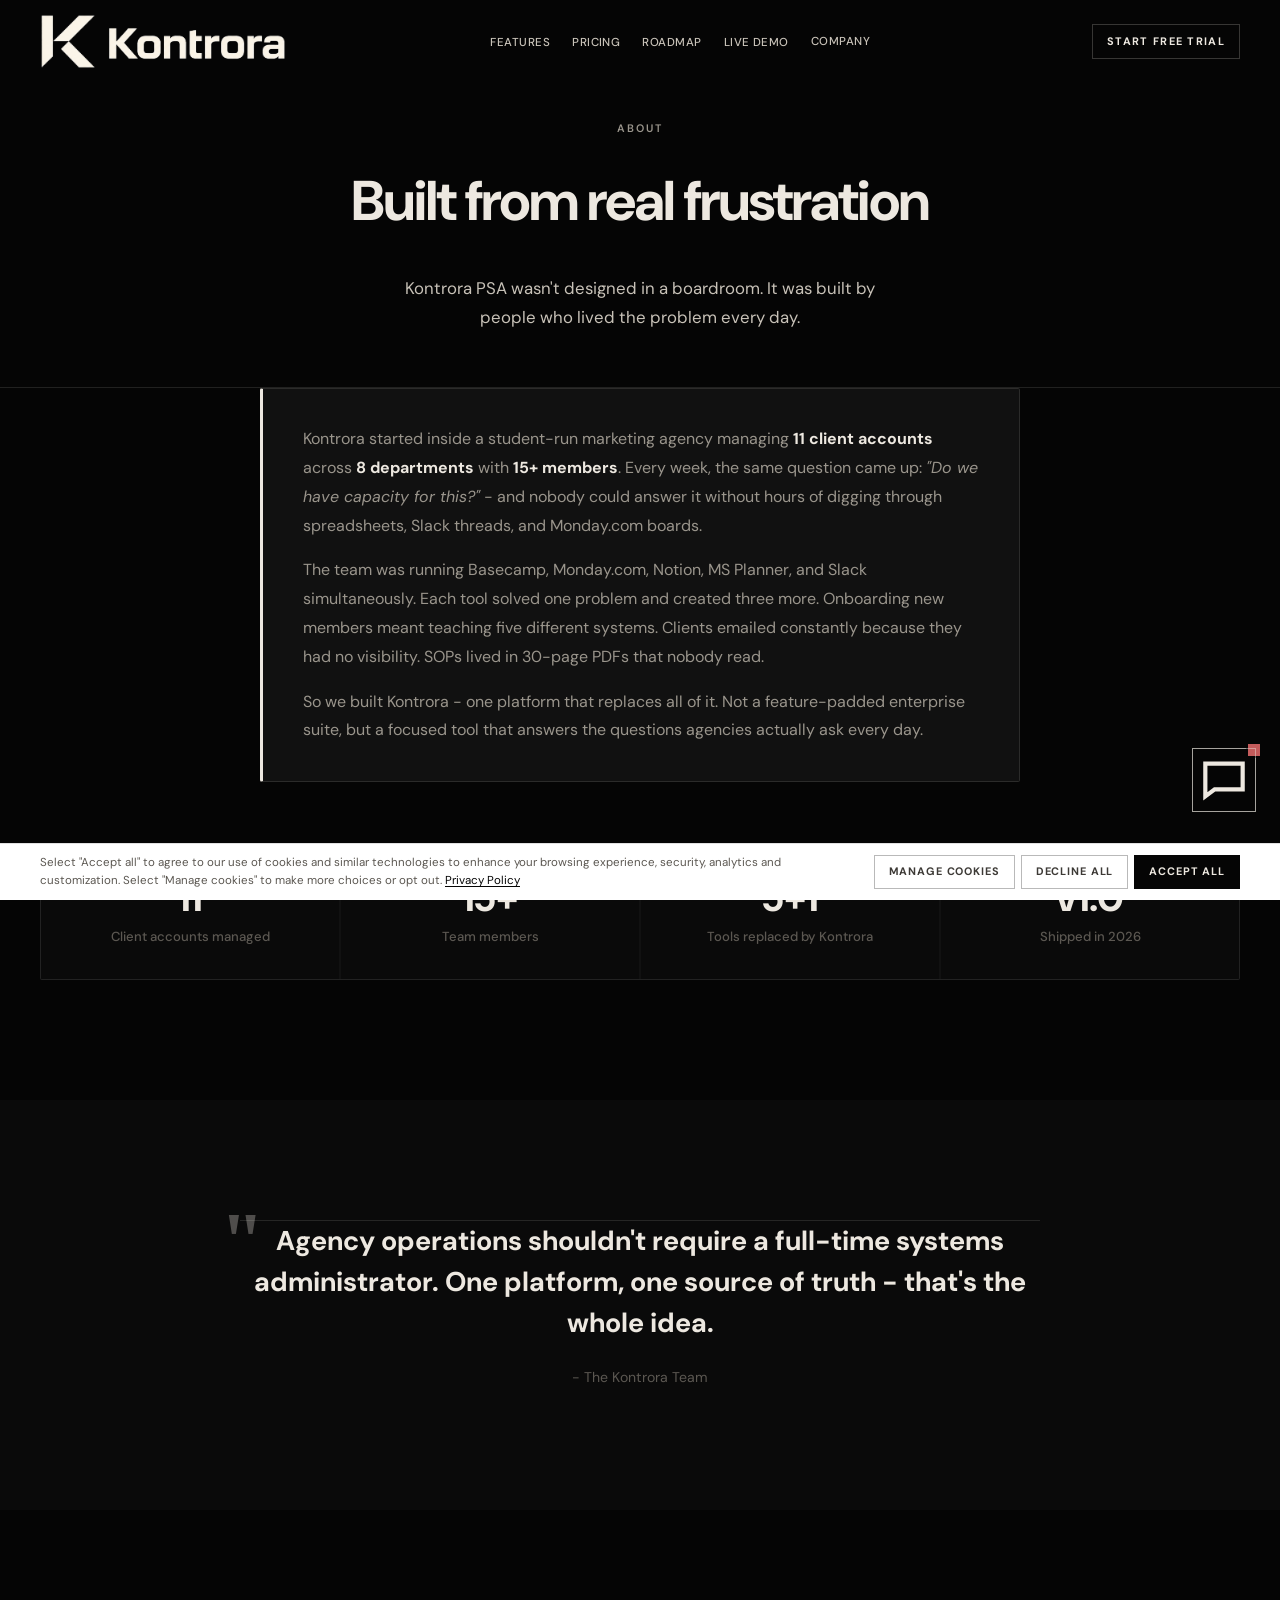
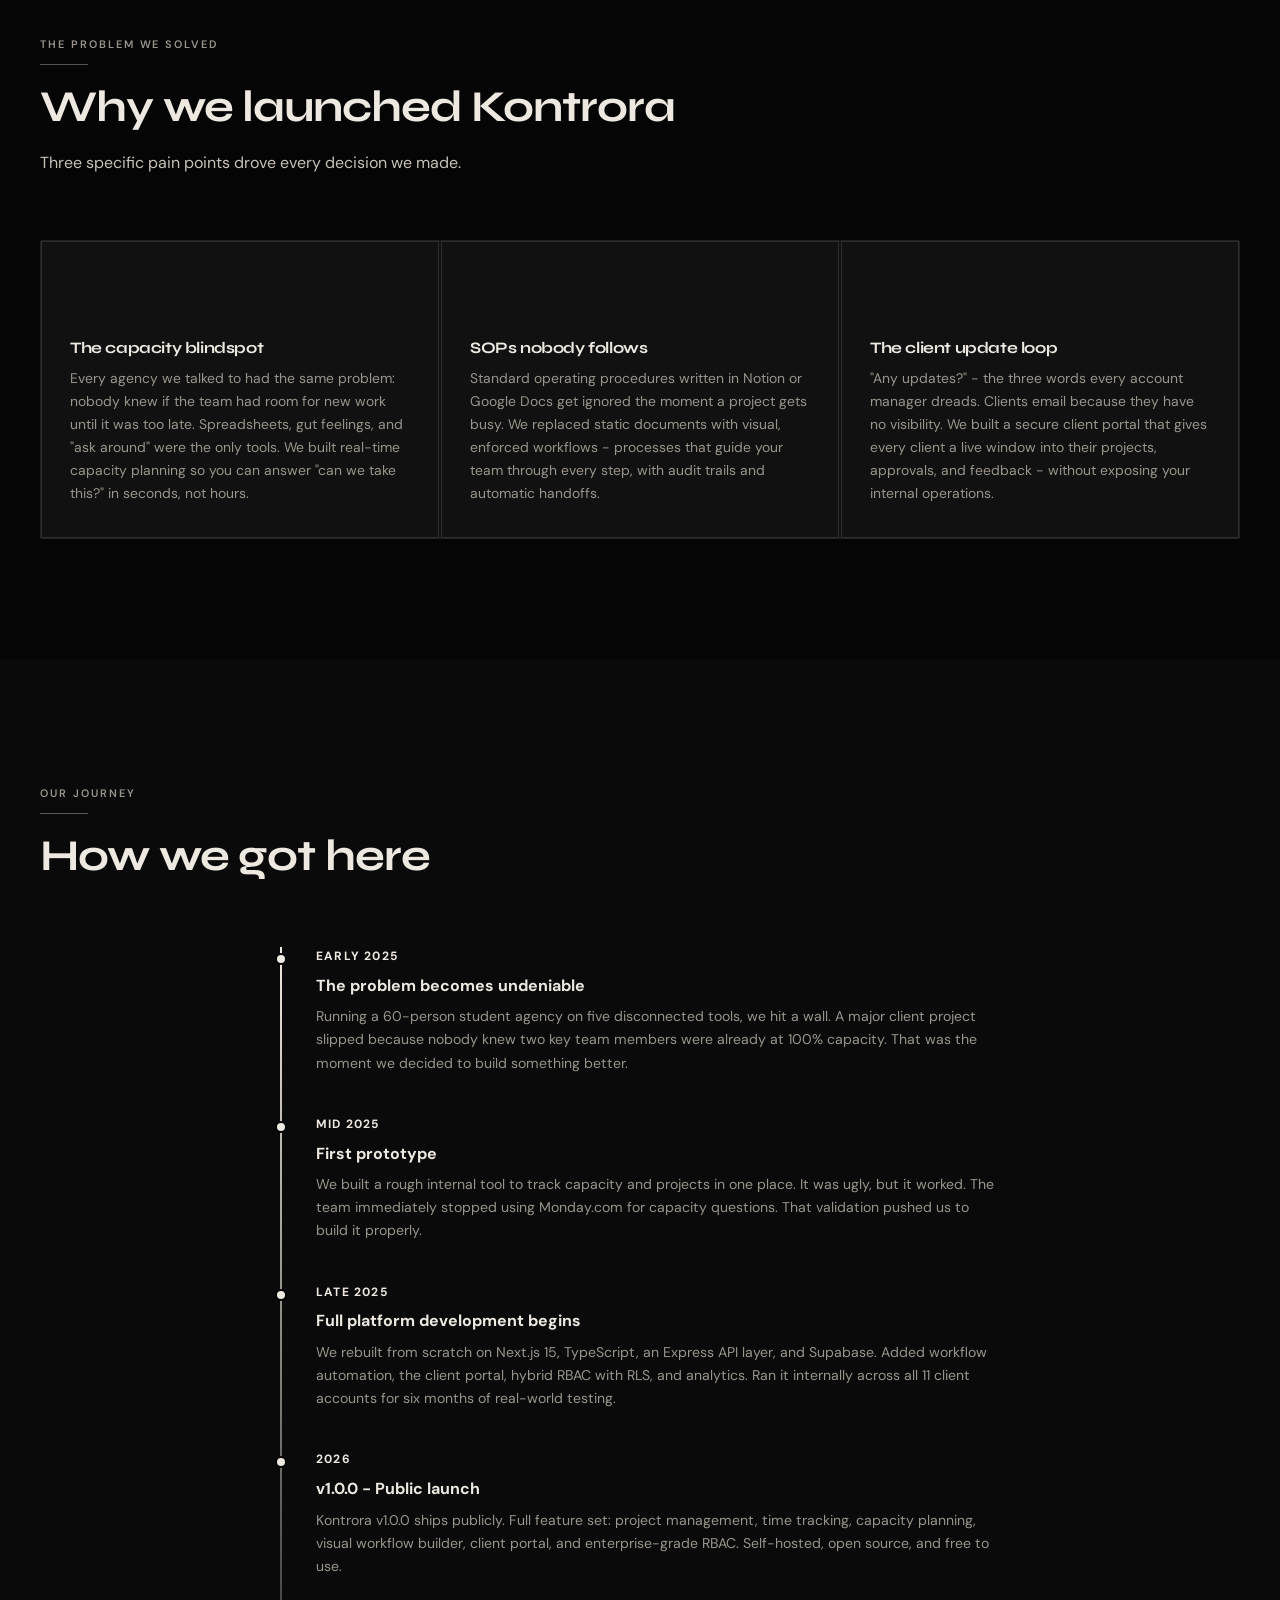
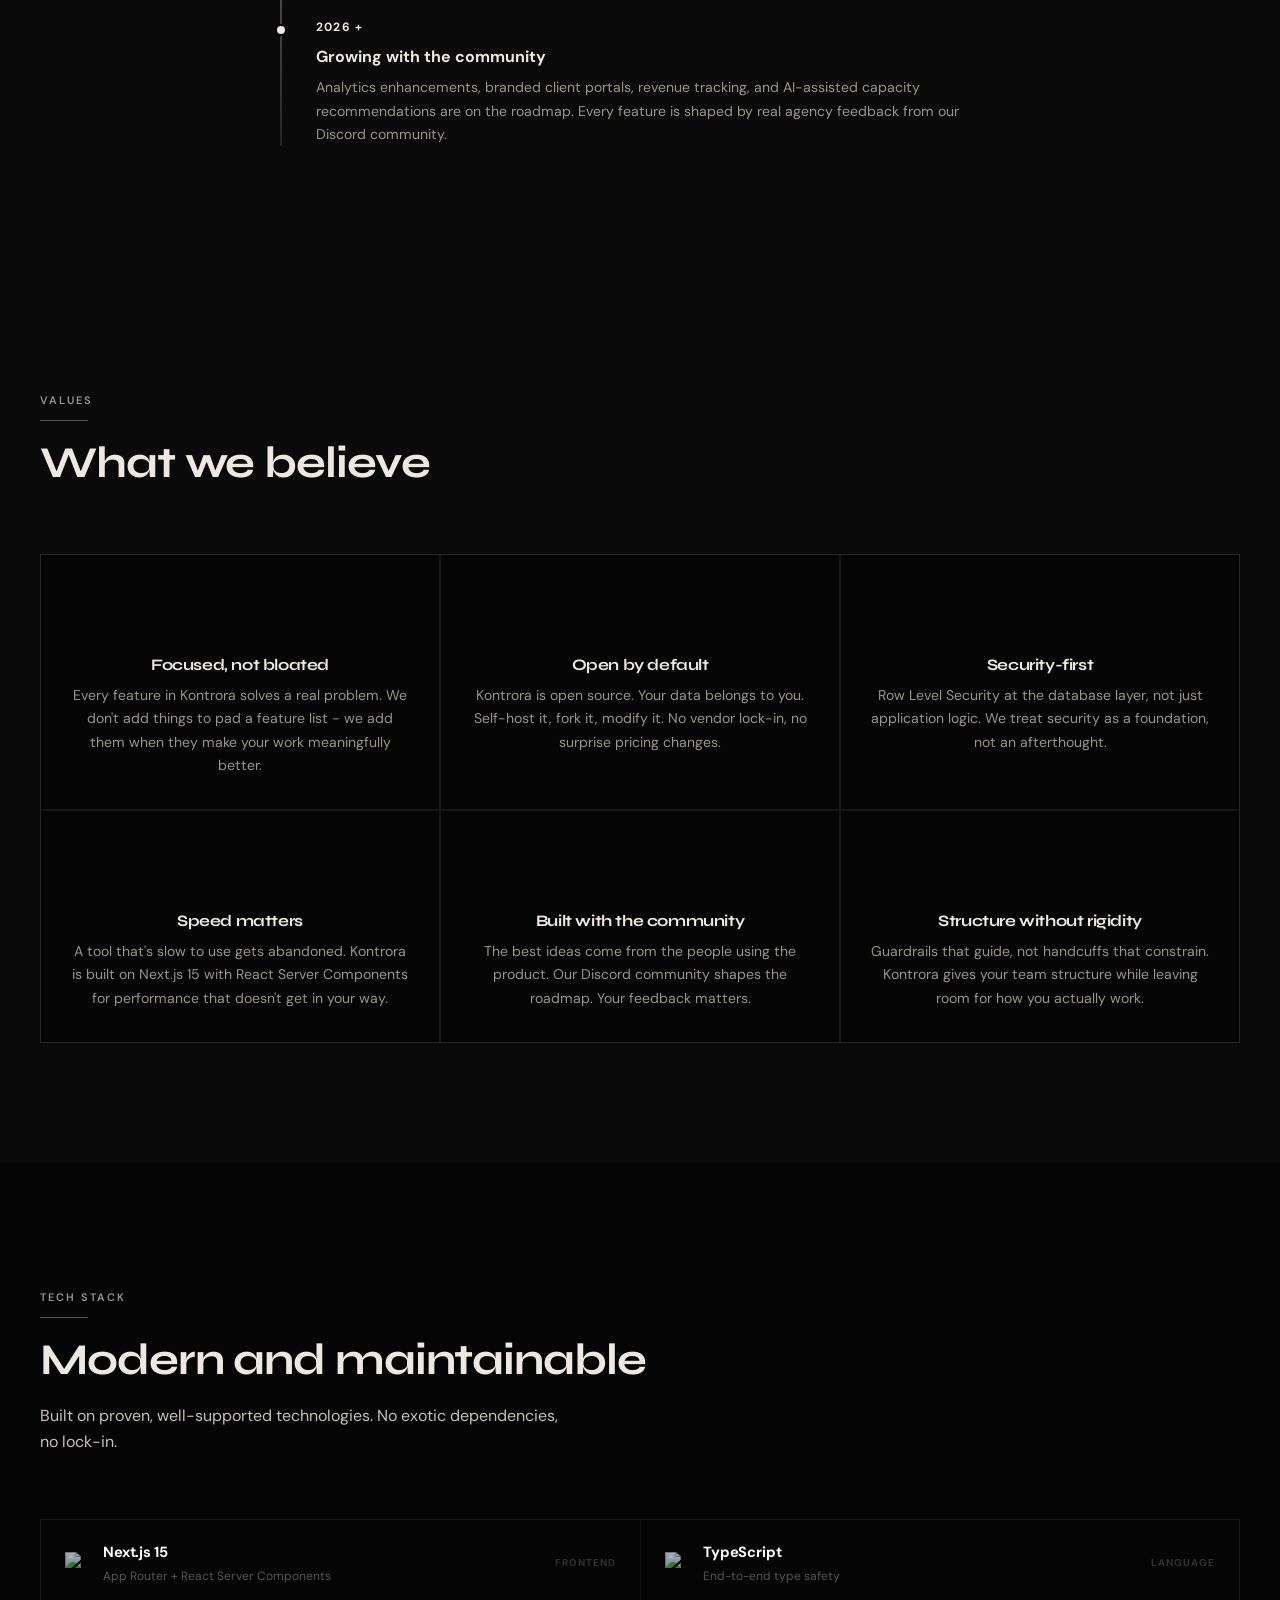
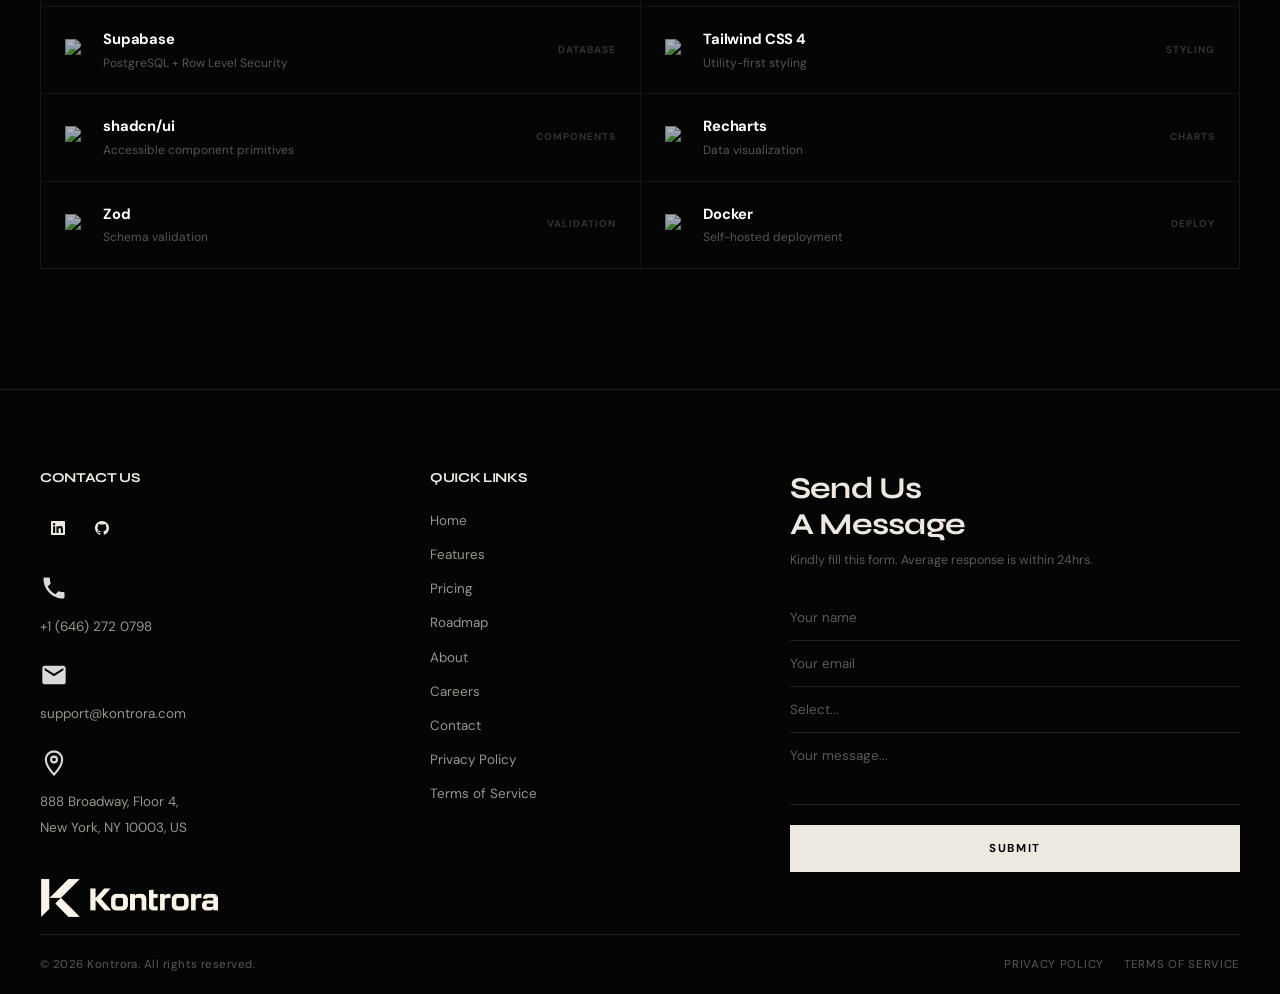
==== commit 14d08f42: "transferred website" ====
--- a/about/index.html
+++ b/about/index.html
@@ -770,7 +770,7 @@
         </div>
         <div class="ph-block">
           <svg viewBox="0 0 24 24" fill="currentColor" style="width:28px;height:28px;color:rgba(255,255,255,.85);display:block;margin-bottom:12px;"><path d="M6.62 10.79c1.44 2.83 3.76 5.14 6.59 6.59l2.2-2.2c.27-.27.67-.36 1.02-.24 1.12.37 2.33.57 3.57.57.55 0 1 .45 1 1V20c0 .55-.45 1-1 1-9.39 0-17-7.61-17-17 0-.55.45-1 1-1h3.5c.55 0 1 .45 1 1 0 1.25.2 2.45.57 3.57.11.35.03.74-.25 1.02l-2.2 2.2z"/></svg>
-          <a href="tel:+19296129360">+1 (929) 612 9360</a>
+          <a href="tel:+16462720798">+1 (646) 272 0798</a>
         </div>
         <div class="ph-block">
           <svg viewBox="0 0 24 24" fill="currentColor" style="width:28px;height:28px;color:rgba(255,255,255,.85);display:block;margin-bottom:12px;"><path d="M20 4H4c-1.1 0-2 .9-2 2v12c0 1.1.9 2 2 2h16c1.1 0 2-.9 2-2V6c0-1.1-.9-2-2-2zm0 4l-8 5-8-5V6l8 5 8-5v2z"/></svg>
--- a/css/style.css
+++ b/css/style.css
@@ -327,12 +327,12 @@
   height: 84px;
   display: flex;
   align-items: center;
-  background: var(--black);
+  background: transparent;
   backdrop-filter: none;
   -webkit-backdrop-filter: none;
-  border-bottom: 1px solid var(--border);
+  border-bottom: 1px solid transparent;
   box-shadow: none;
-  transition: none;
+  transition: background 0.25s ease, border-color 0.25s ease;
   overflow: visible;
 }
 nav::before { display: none; }
@@ -371,9 +371,10 @@
   color: var(--text-primary);
 }
 .nav-logo img {
-  height: 48px;
+  height: auto;
   width: auto;
-  max-width: min(220px, 40vw);
+  max-height: 55px;
+  max-width: min(280px, 50vw);
   filter: none !important;
   transition: opacity 0.2s ease;
   transform: none !important;
@@ -3819,7 +3820,7 @@
   margin-top: 8px;
 }
 .fnw .logo-banner img {
-  height: 80px;
+  height: 40px;
   width: auto;
   max-width: 100%;
   object-fit: contain;
@@ -3962,7 +3963,7 @@
 @media (max-width: 600px) {
   .fnw { grid-template-columns: 1fr; gap: 32px; }
   footer { padding: 48px 0 0; }
-  .fnw .logo-banner img { height: 64px; }
+  .fnw .logo-banner img { height: 36px; }
   .fnw .c3 h3 { font-size: 1.5rem; }
   .fn-bot { flex-direction: column; align-items: flex-start; gap: 8px; }
   .container { padding: 0 20px; }
@@ -4464,15 +4465,17 @@
 }
 
 nav {
+  background: transparent !important;
+  backdrop-filter: none !important;
+  -webkit-backdrop-filter: none !important;
+  border-bottom: 1px solid transparent !important;
+  box-shadow: none !important;
+}
+nav.scrolled {
   background: #050505 !important;
   backdrop-filter: none !important;
   -webkit-backdrop-filter: none !important;
   border-bottom: 1px solid rgba(237,232,224,0.12) !important;
-  box-shadow: none !important;
-}
-nav.scrolled {
-  background: #050505 !important;
-  backdrop-filter: none !important;
   box-shadow: none !important;
 }
 .nav-logo {
@@ -4484,10 +4487,10 @@
   justify-content: flex-start !important;
 }
 .nav-logo img {
-  height: 48px !important;
+  height: auto !important;
   width: auto !important;
-  max-height: none !important;
-  max-width: min(220px, 40vw) !important;
+  max-height: 55px !important;
+  max-width: min(280px, 50vw) !important;
   filter: none !important;
   transform: none !important;
   object-fit: contain !important;
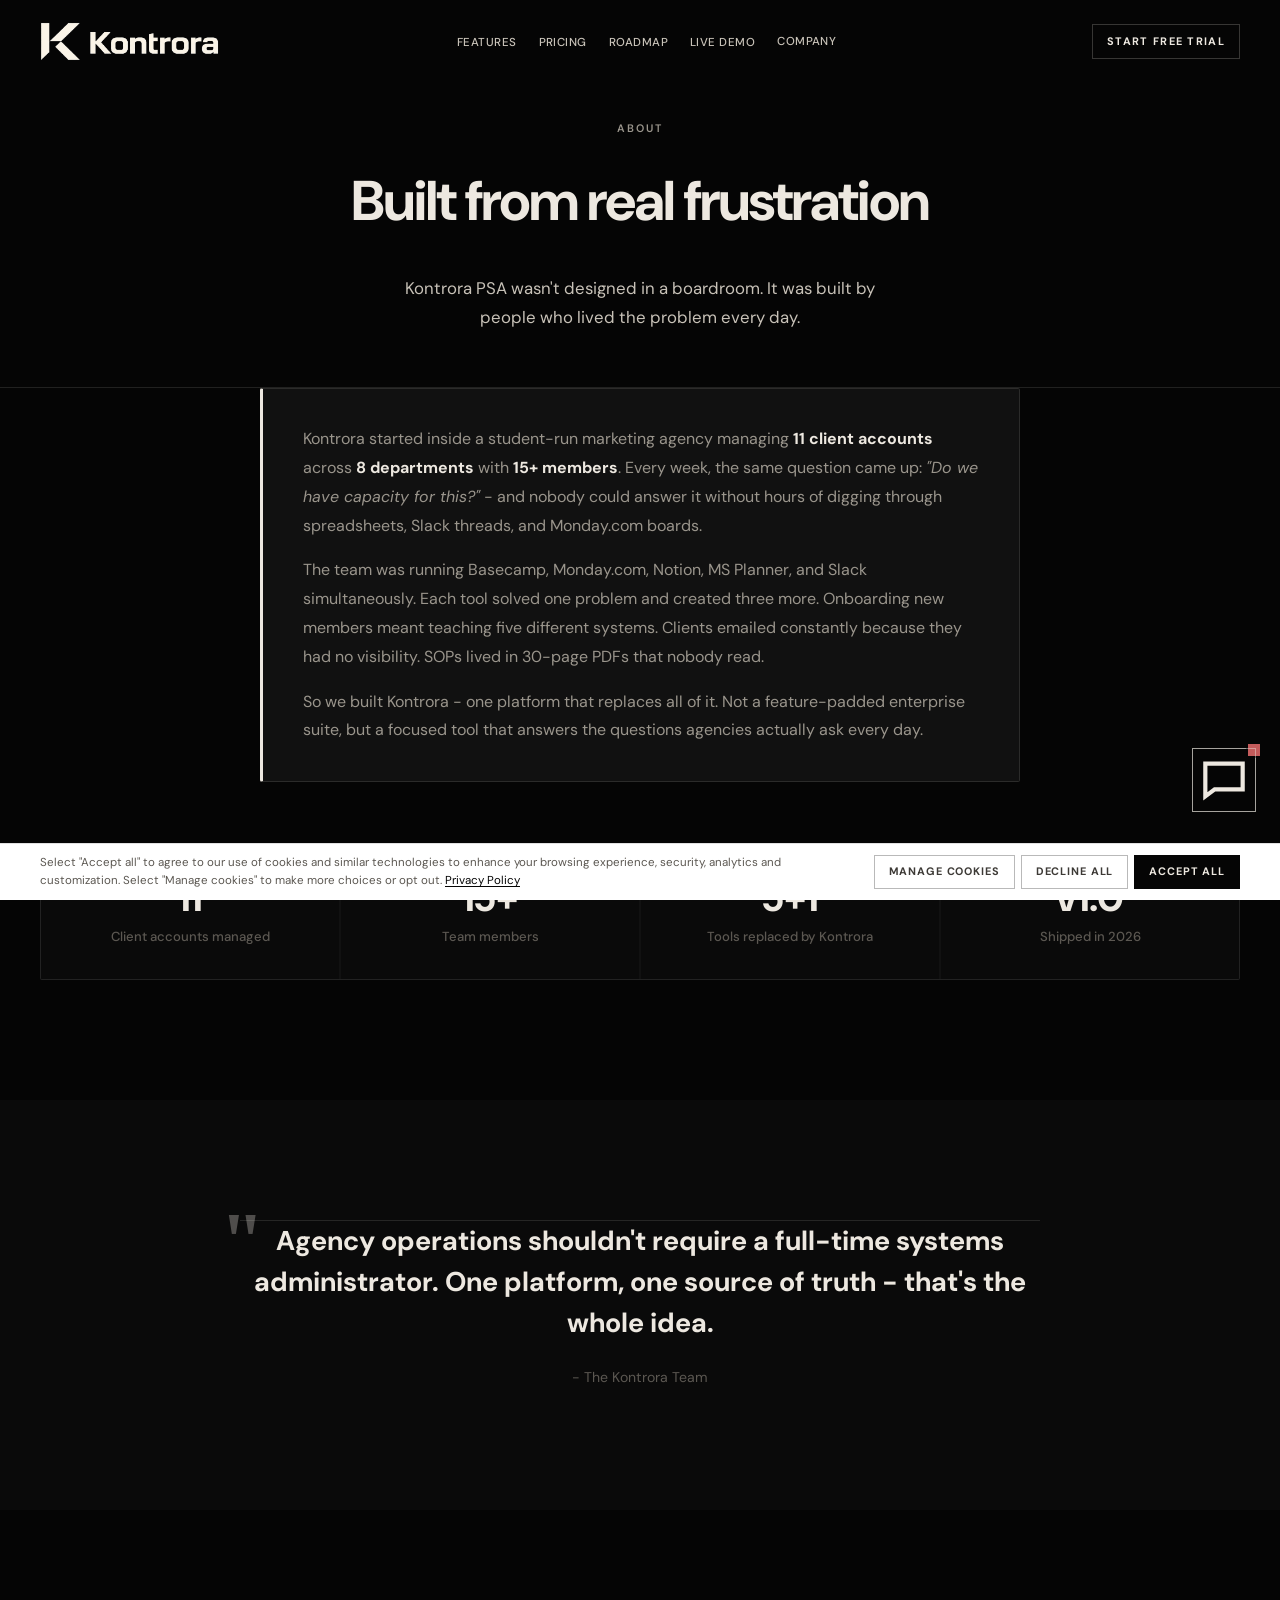
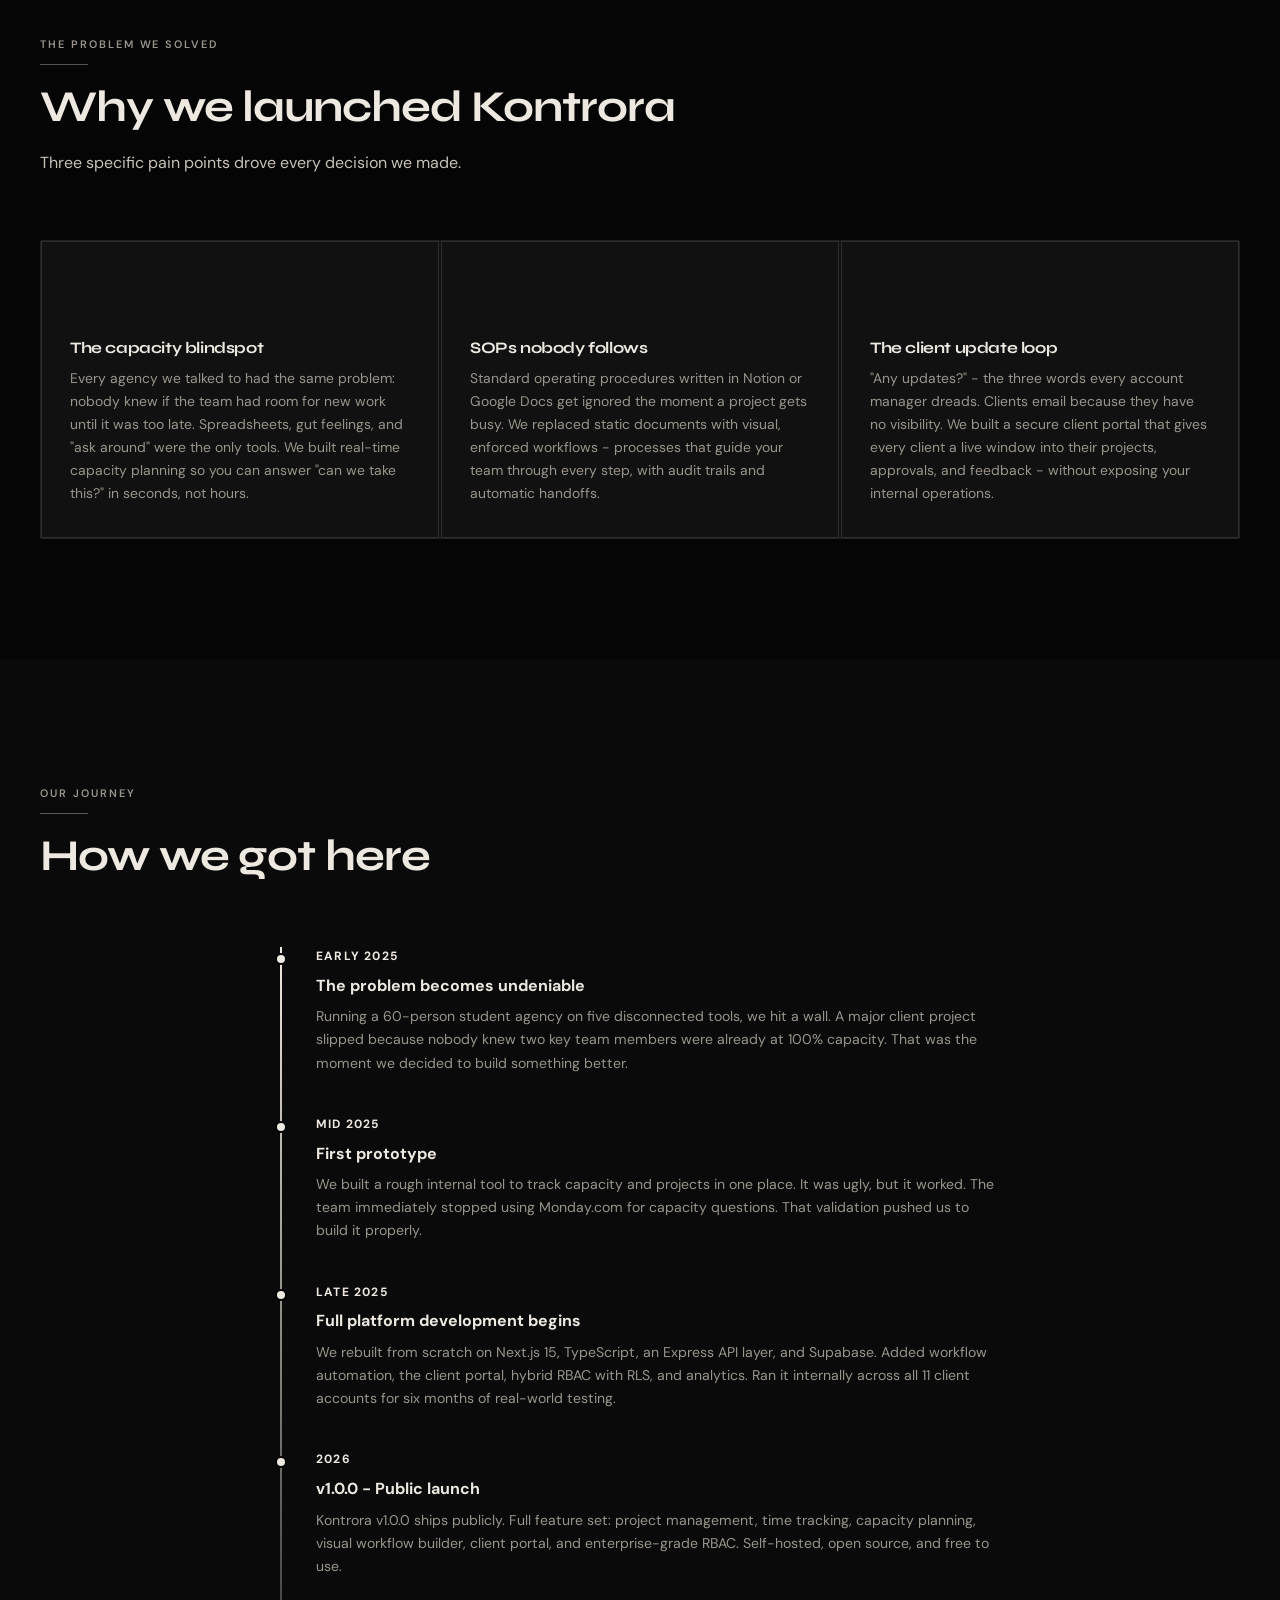
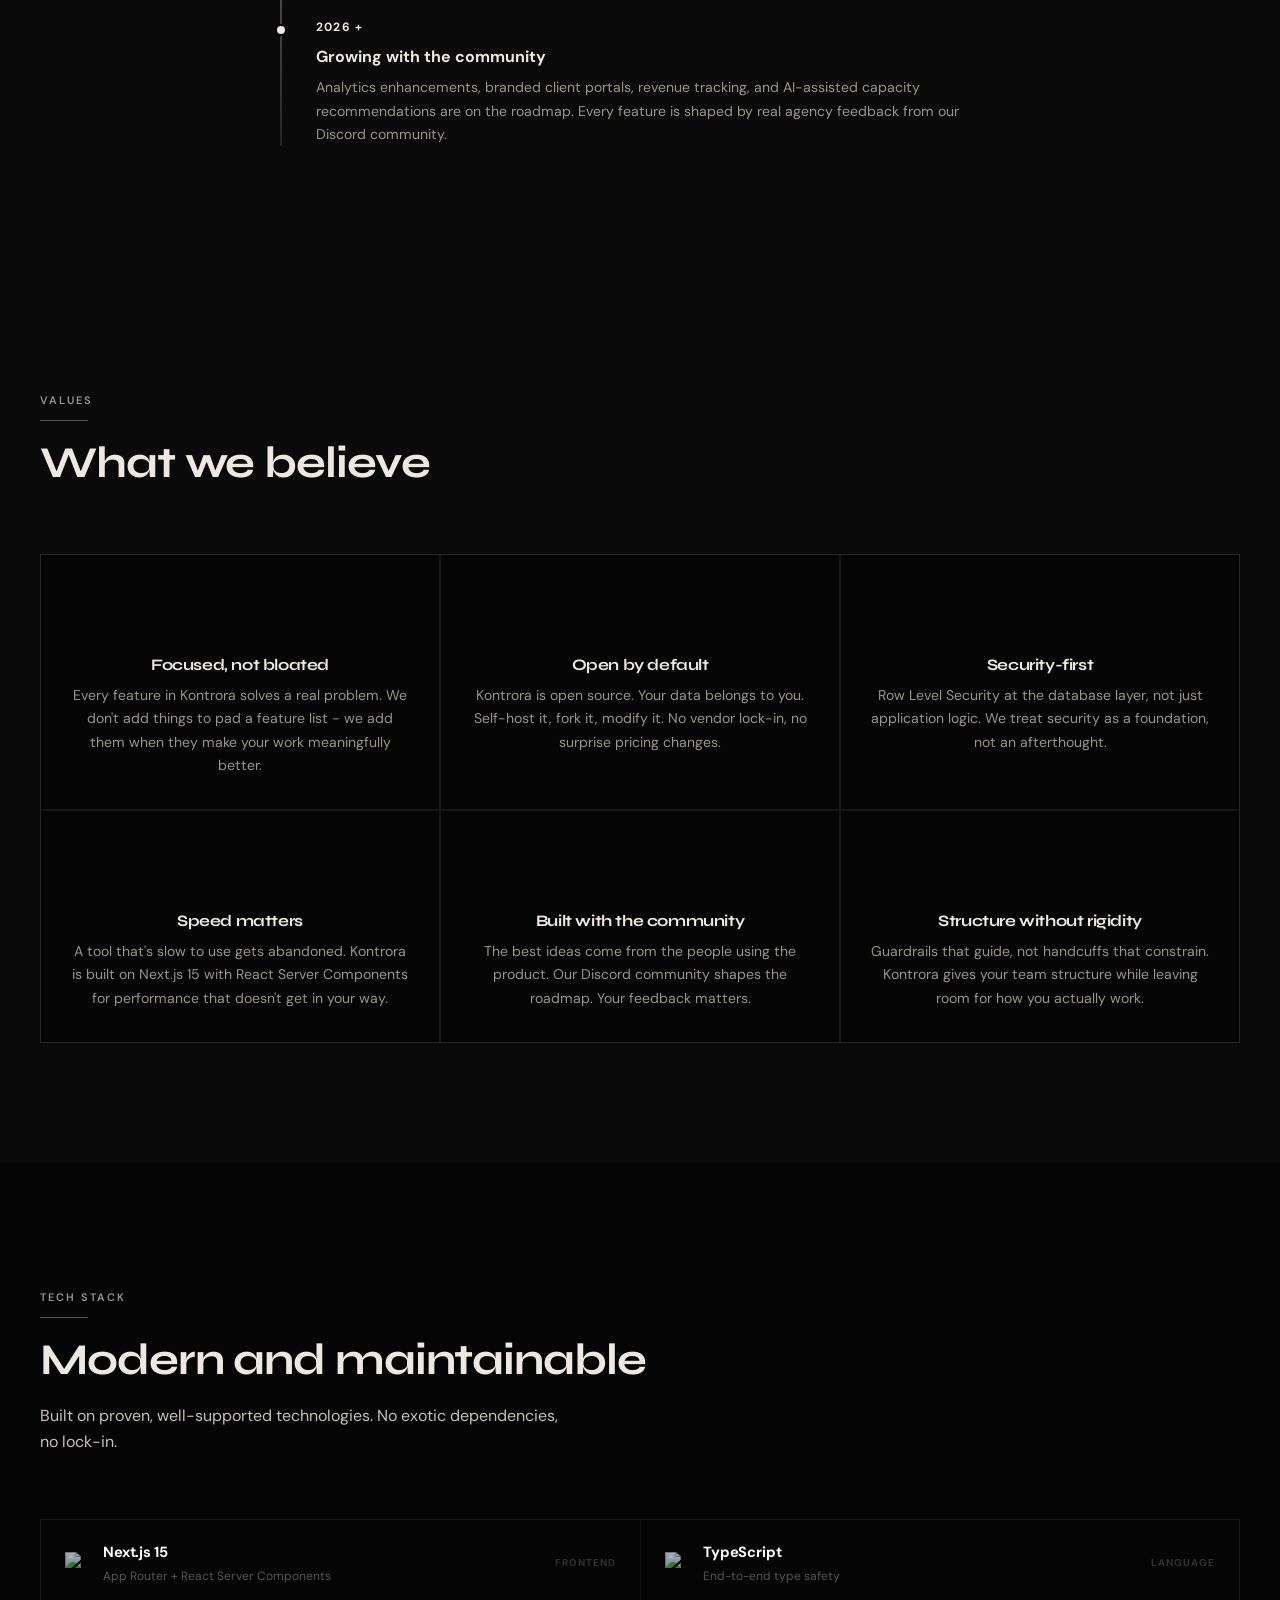
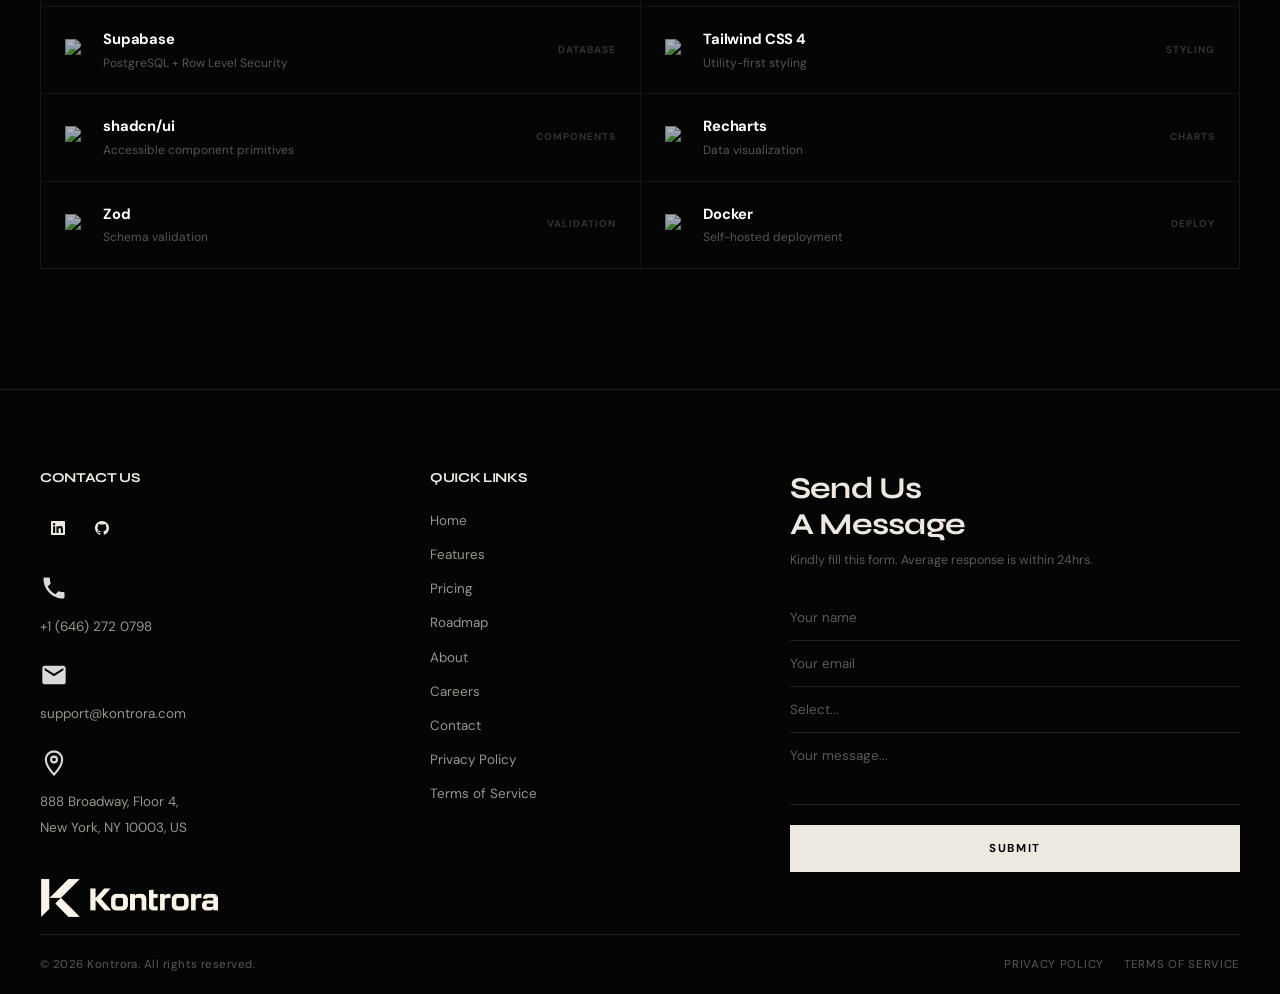
==== commit c8246c9d: "fix font size" ====
--- a/about/index.html
+++ b/about/index.html
@@ -5,7 +5,7 @@
   <meta name="viewport" content="width=device-width, initial-scale=1.0" />
   <title>About - Kontrora</title>
   <meta name="description" content="Kontrora was built by a student-run marketing agency that got tired of juggling five tools just to answer one question: do we have capacity?" />
-  <link rel="stylesheet" href="/css/style.css?v=20260806l" />
+  <link rel="stylesheet" href="/css/style.css?v=20260810b" />
   <script src="https://unpkg.com/lucide@latest/dist/umd/lucide.min.js"></script>
   <link rel="icon" href="/images/tab-logo.png" type="image/png" sizes="192x192" /><link rel="apple-touch-icon" sizes="180x180" href="/images/tab-logo.png" /><link rel="shortcut icon" href="/images/tab-logo.png" />
   <style>
--- a/css/style.css
+++ b/css/style.css
@@ -371,10 +371,10 @@
   color: var(--text-primary);
 }
 .nav-logo img {
-  height: auto;
+  height: 40px;
   width: auto;
-  max-height: 55px;
-  max-width: min(280px, 50vw);
+  max-height: 40px;
+  max-width: 100%;
   filter: none !important;
   transition: opacity 0.2s ease;
   transform: none !important;
@@ -4487,14 +4487,22 @@
   justify-content: flex-start !important;
 }
 .nav-logo img {
-  height: auto !important;
+  height: 40px !important;
   width: auto !important;
-  max-height: 55px !important;
-  max-width: min(280px, 50vw) !important;
+  max-height: 40px !important;
+  max-width: 100% !important;
   filter: none !important;
   transform: none !important;
   object-fit: contain !important;
   object-position: left center !important;
+}
+
+/* Keep nav logo identical to footer logo size */
+@media (max-width: 600px) {
+  .nav-logo img {
+    height: 36px !important;
+    max-height: 36px !important;
+  }
 }
 nav {
   height: 84px !important;
